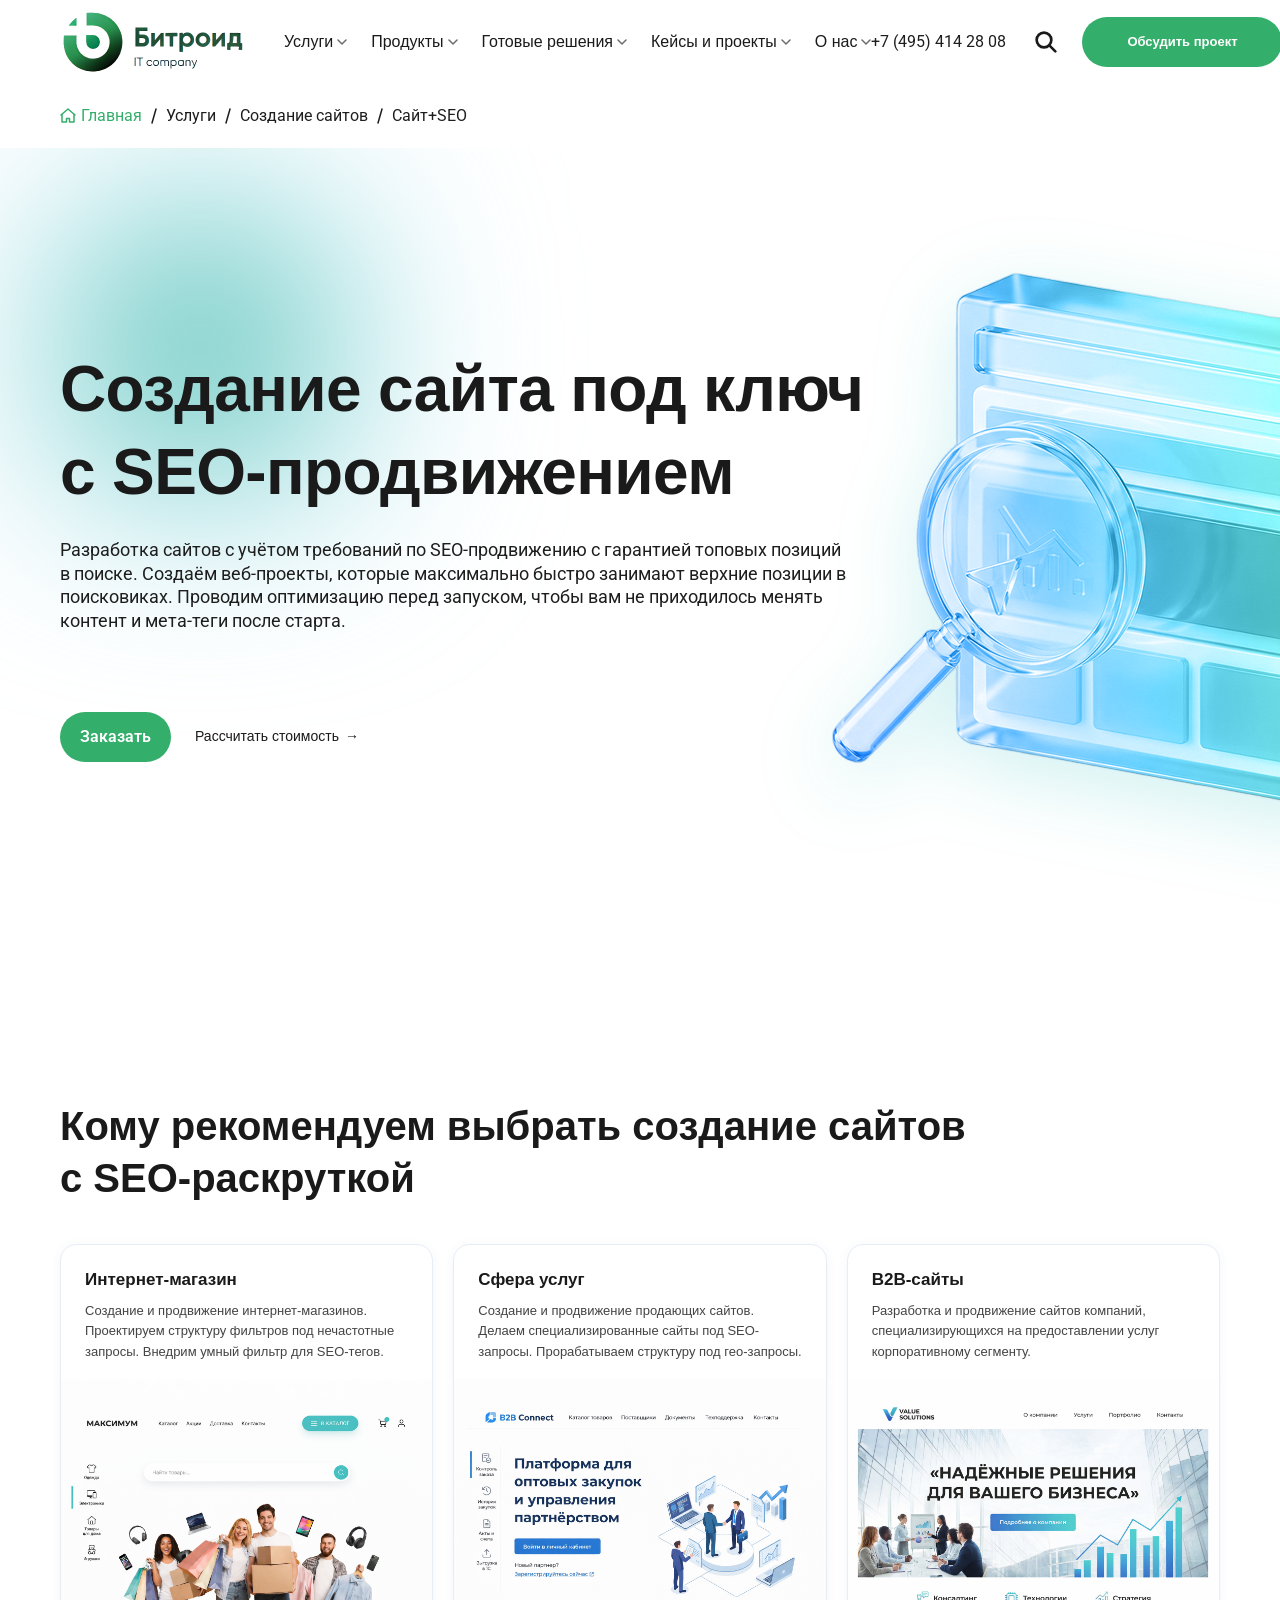
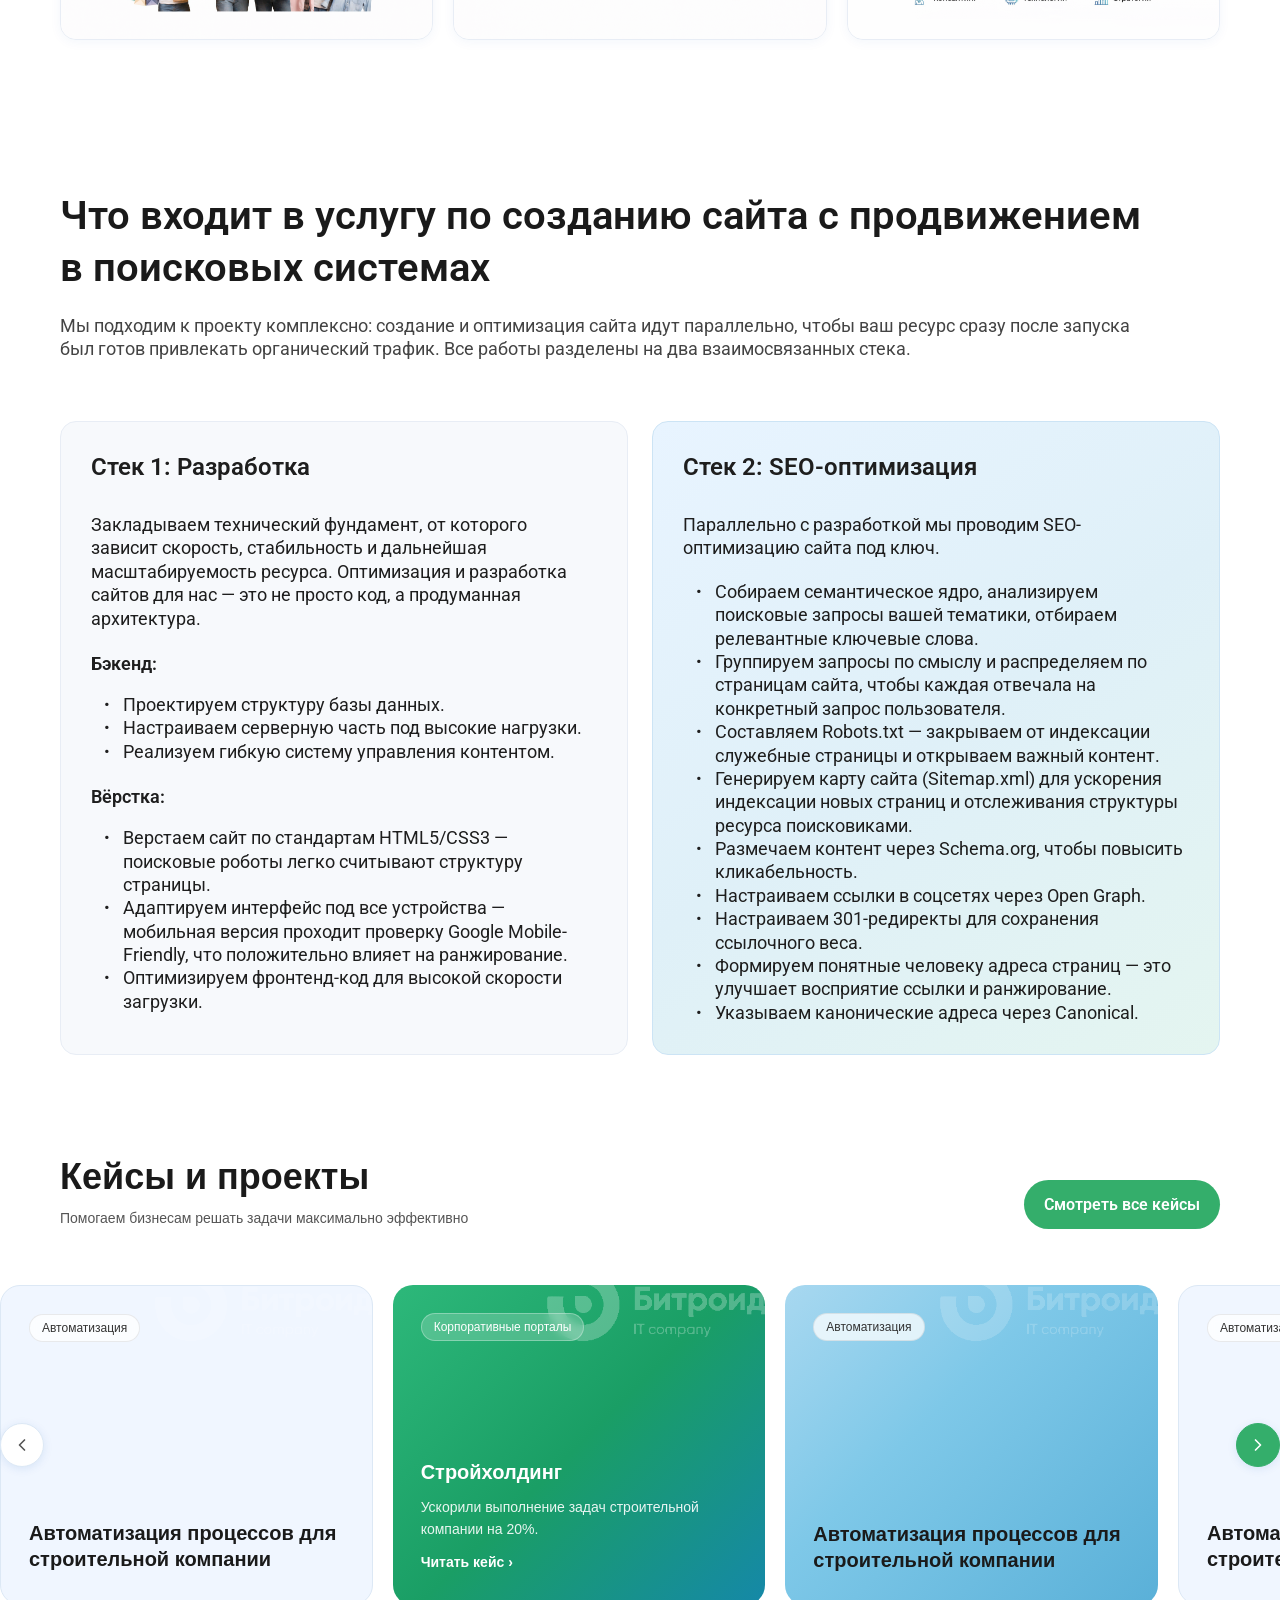
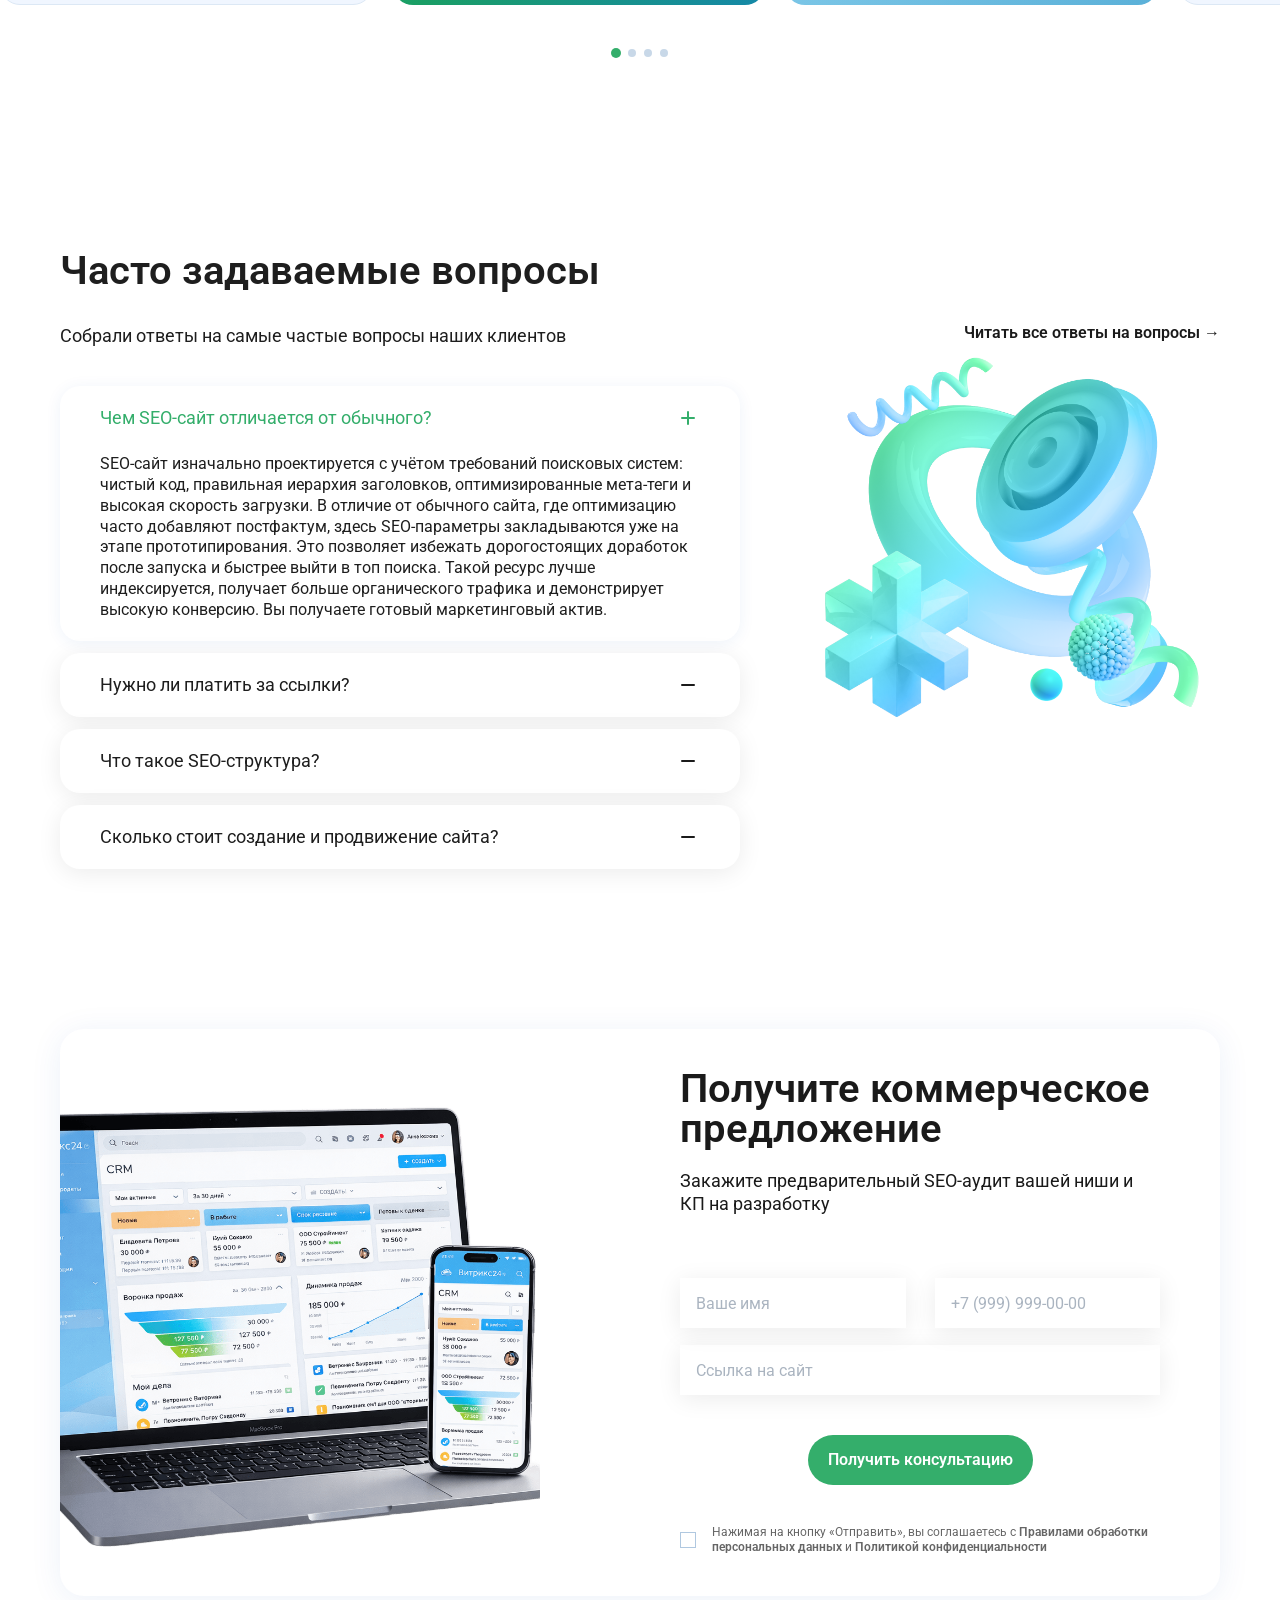
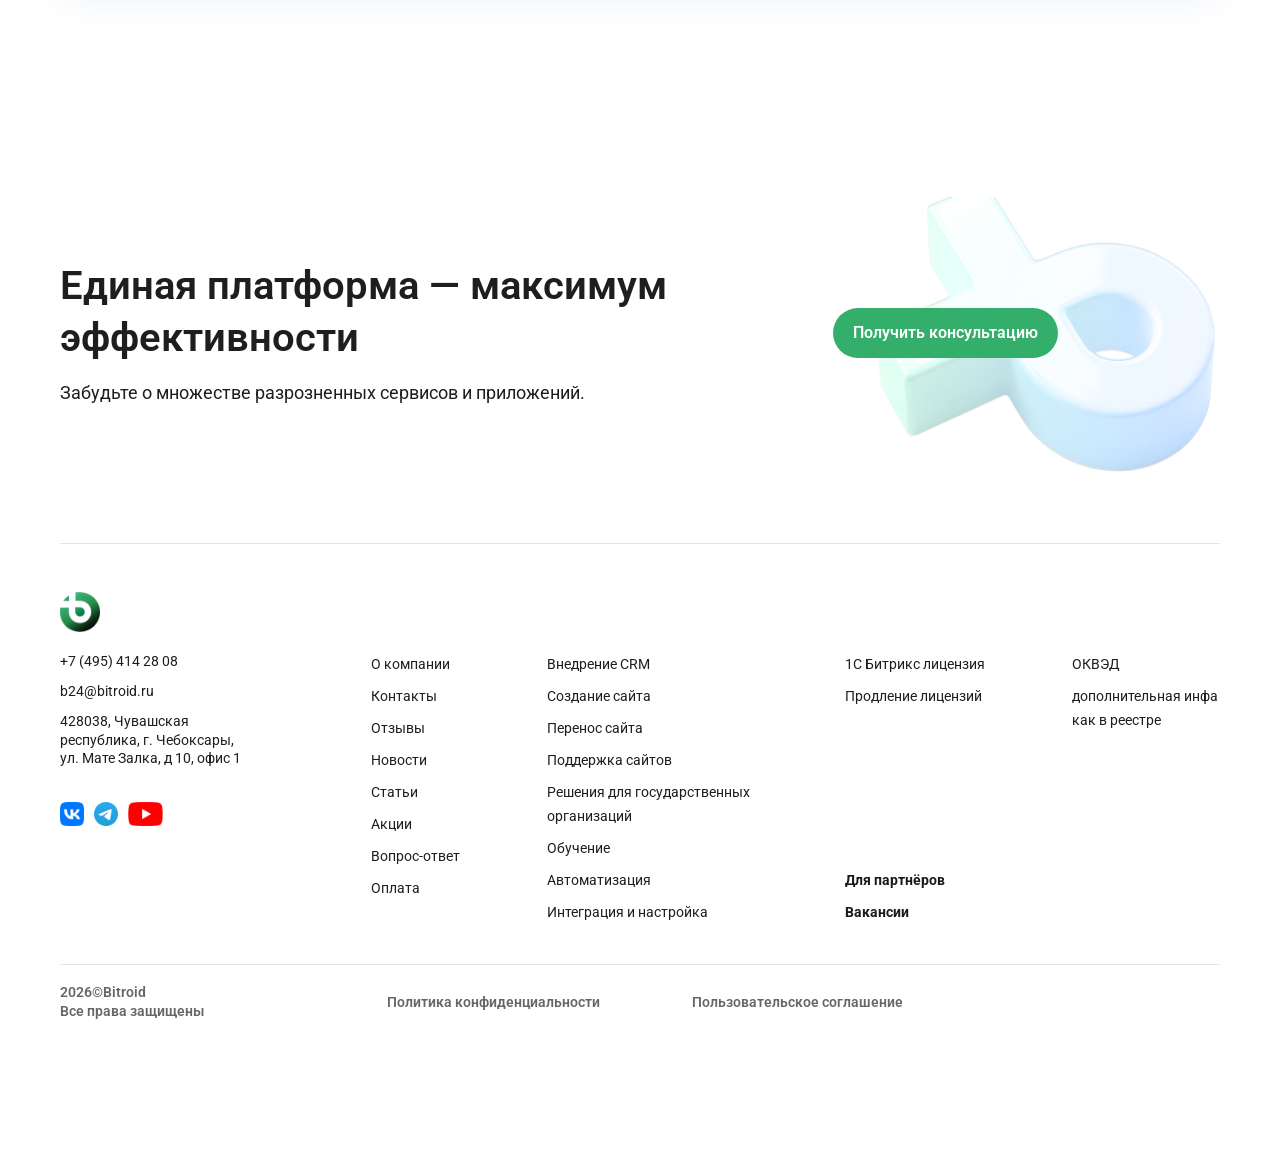
==== index.html @ 08b1d6c5 "edit px design" ====
<!DOCTYPE html>
<html lang="ru">
<head>
  <meta charset="UTF-8">
  <meta http-equiv="X-UA-Compatible" content="IE=edge">
  <meta name="viewport" content="width=device-width, initial-scale=1.0">
  <title>Битроид — IT company | Создание сайтов</title>
  <link rel="preconnect" href="https://fonts.googleapis.com">
  <link rel="preconnect" href="https://fonts.gstatic.com" crossorigin>
  <link href="https://fonts.googleapis.com/css2?family=Roboto:wght@400;700&display=swap" rel="stylesheet">
  <link rel="stylesheet" href="css/normalize.css">
  <link rel="stylesheet" href="css/main.css">
</head>
<body>
 <!-- ========== Ellipse ==========
  <div class="group group48__ellipse8">
    <img src="img/Ellipse 8.png" alt="Ellipse 8" loading="lazy">
  </div>
  <div class="group group48__ellipse9">
    <img src="img/Ellipse 9.png" alt="Ellipse 8" loading="lazy">
  </div>
  <div class="group group49__ellipse8">
    <img src="img/Ellipse 8.png" alt="Ellipse 8" loading="lazy">
  </div>
  <div class="group group49__ellipse9">
    <img src="img/Ellipse 9.png" alt="Ellipse 8" loading="lazy"> -->
  </div>

  <!-- ========== HEADER ========== -->
  <header class="header" role="banner">
    <div class="header__inner">

      <a href="/" class="header__logo" aria-label="Bitroid — на главную">
        <img class="header__logo-img" src="img/mark.png" alt="Bitroid logo mark">
      </a>

      <nav class="nav" aria-label="Основная навигация">
        <ul class="nav__list" role="list">

          <li class="nav__item" data-dropdown>
            <button class="nav__link" aria-haspopup="true" aria-expanded="false">
              Услуги <span class="nav__arrow" aria-hidden="true"></span>
            </button>
            <div class="dropdown">
              <ul class="dropdown__list" role="list">
                <li class="dropdown__item"><a href="#" class="dropdown__link">Создание сайтов</a></li>
                <li class="dropdown__item"><a href="#" class="dropdown__link">SEO-продвижение</a></li>
                <li class="dropdown__item"><a href="#" class="dropdown__link">Техподдержка</a></li>
                <li class="dropdown__item"><a href="#" class="dropdown__link">Интеграции</a></li>
              </ul>
            </div>
          </li>

          <li class="nav__item" data-dropdown>
            <button class="nav__link" aria-haspopup="true" aria-expanded="false">
              Продукты <span class="nav__arrow" aria-hidden="true"></span>
            </button>
            <div class="dropdown">
              <ul class="dropdown__list" role="list">
                <li class="dropdown__item"><a href="#" class="dropdown__link">CRM-системы</a></li>
                <li class="dropdown__item"><a href="#" class="dropdown__link">Корпоративные порталы</a></li>
                <li class="dropdown__item"><a href="#" class="dropdown__link">Интернет-магазины</a></li>
              </ul>
            </div>
          </li>

          <li class="nav__item" data-dropdown>
            <button class="nav__link" aria-haspopup="true" aria-expanded="false">
              Готовые решения <span class="nav__arrow" aria-hidden="true"></span>
            </button>
            <div class="dropdown">
              <ul class="dropdown__list" role="list">
                <li class="dropdown__item"><a href="#" class="dropdown__link">Лендинги</a></li>
                <li class="dropdown__item"><a href="#" class="dropdown__link">Корпоративные сайты</a></li>
                <li class="dropdown__item"><a href="#" class="dropdown__link">Порталы</a></li>
              </ul>
            </div>
          </li>

          <li class="nav__item" data-dropdown>
            <button class="nav__link" aria-haspopup="true" aria-expanded="false">
              Кейсы и проекты <span class="nav__arrow" aria-hidden="true"></span>
            </button>
            <div class="dropdown">
              <ul class="dropdown__list" role="list">
                <li class="dropdown__item"><a href="#" class="dropdown__link">Все проекты</a></li>
                <li class="dropdown__item"><a href="#" class="dropdown__link">Веб-разработка</a></li>
                <li class="dropdown__item"><a href="#" class="dropdown__link">Мобильные приложения</a></li>
              </ul>
            </div>
          </li>

          <li class="nav__item" data-dropdown>
            <button class="nav__link" aria-haspopup="true" aria-expanded="false">
              О нас <span class="nav__arrow" aria-hidden="true"></span>
            </button>
            <div class="dropdown">
              <ul class="dropdown__list" role="list">
                <li class="dropdown__item"><a href="#" class="dropdown__link">Компания</a></li>
                <li class="dropdown__item"><a href="#" class="dropdown__link">Команда</a></li>
                <li class="dropdown__item"><a href="#" class="dropdown__link">Вакансии</a></li>
              </ul>
            </div>
          </li>

        </ul>
      </nav>

      <div class="header__actions">
        <a href="tel:+74954142808" class="header__phone">+7 (495) 414 28 08</a>

        <button class="header__search-btn" aria-label="Поиск по сайту" type="button">
          <svg viewBox="0 0 18 18" aria-hidden="true">
            <circle cx="7.5" cy="7.5" r="5.5"/>
            <line x1="11.5" y1="11.5" x2="16" y2="16"/>
          </svg>
        </button>

        <a href="#contact" class="btn-cta">Обсудить проект</a>

        <button class="burger" id="burgerBtn" aria-label="Открыть меню" aria-expanded="false" aria-controls="mobileNav" type="button">
          <span class="burger__line"></span>
          <span class="burger__line"></span>
          <span class="burger__line"></span>
        </button>
      </div>

    </div>
  </header>

  <!-- Mobile Navigation Overlay -->
  <nav class="mobile-nav" id="mobileNav" aria-label="Мобильная навигация" aria-hidden="true">
    <ul class="mobile-nav__list" role="list">

      <li class="mobile-nav__item" data-mobile-dropdown>
        <button class="mobile-nav__link" aria-haspopup="true" aria-expanded="false">
          Услуги <span class="mobile-nav__arrow" aria-hidden="true"></span>
        </button>
        <div class="mobile-dropdown">
          <a href="#" class="mobile-dropdown__link">Создание сайтов</a>
          <a href="#" class="mobile-dropdown__link">SEO-продвижение</a>
          <a href="#" class="mobile-dropdown__link">Техподдержка</a>
          <a href="#" class="mobile-dropdown__link">Интеграции</a>
        </div>
      </li>

      <li class="mobile-nav__item" data-mobile-dropdown>
        <button class="mobile-nav__link" aria-haspopup="true" aria-expanded="false">
          Продукты <span class="mobile-nav__arrow" aria-hidden="true"></span>
        </button>
        <div class="mobile-dropdown">
          <a href="#" class="mobile-dropdown__link">CRM-системы</a>
          <a href="#" class="mobile-dropdown__link">Корпоративные порталы</a>
          <a href="#" class="mobile-dropdown__link">Интернет-магазины</a>
        </div>
      </li>

      <li class="mobile-nav__item" data-mobile-dropdown>
        <button class="mobile-nav__link" aria-haspopup="true" aria-expanded="false">
          Готовые решения <span class="mobile-nav__arrow" aria-hidden="true"></span>
        </button>
        <div class="mobile-dropdown">
          <a href="#" class="mobile-dropdown__link">Лендинги</a>
          <a href="#" class="mobile-dropdown__link">Корпоративные сайты</a>
          <a href="#" class="mobile-dropdown__link">Порталы</a>
        </div>
      </li>

      <li class="mobile-nav__item" data-mobile-dropdown>
        <button class="mobile-nav__link" aria-haspopup="true" aria-expanded="false">
          Кейсы и проекты <span class="mobile-nav__arrow" aria-hidden="true"></span>
        </button>
        <div class="mobile-dropdown">
          <a href="#" class="mobile-dropdown__link">Все проекты</a>
          <a href="#" class="mobile-dropdown__link">Веб-разработка</a>
          <a href="#" class="mobile-dropdown__link">Мобильные приложения</a>
        </div>
      </li>

      <li class="mobile-nav__item" data-mobile-dropdown>
        <button class="mobile-nav__link" aria-haspopup="true" aria-expanded="false">
          О нас <span class="mobile-nav__arrow" aria-hidden="true"></span>
        </button>
        <div class="mobile-dropdown">
          <a href="#" class="mobile-dropdown__link">Компания</a>
          <a href="#" class="mobile-dropdown__link">Команда</a>
          <a href="#" class="mobile-dropdown__link">Вакансии</a>
        </div>
      </li>

    </ul>
    <div class="mobile-nav__footer">
      <a href="tel:+74954142808" class="mobile-nav__phone">+7 (495) 414 28 08</a>
      <a href="#contact" class="btn-cta">Обсудить проект</a>
    </div>
  </nav>
  <!-- ========== /HEADER ========== -->

  <main id="main-content">

    <!-- ========== BREADCRUMB ========== -->
    <section class="breadcrumb" aria-label="Хлебные крошки">
      <div class="container">
        <ol class="breadcrumb__list" itemscope itemtype="https://schema.org/BreadcrumbList">

          <li class="breadcrumb__item" itemprop="itemListElement" itemscope itemtype="https://schema.org/ListItem">
            <a href="/" class="breadcrumb__link" itemprop="item">
              <!-- Home icon -->
              <svg class="breadcrumb__icon" viewBox="0 0 16 16" xmlns="http://www.w3.org/2000/svg" aria-hidden="true" fill="none" stroke="currentColor" stroke-width="1.5" stroke-linecap="round" stroke-linejoin="round">
                <path d="M1 7L8 1l7 6"/>
                <path d="M2 6.5V14h4.5v-3.5h3V14H14V6.5"/>
              </svg>
              <span itemprop="name">Главная</span>
            </a>
            <meta itemprop="position" content="1">
          </li>

          <li class="breadcrumb__item" itemprop="itemListElement" itemscope itemtype="https://schema.org/ListItem">
            <a href="/services/" class="breadcrumb__link breadcrumb__link--plain" itemprop="item">
              <span itemprop="name">Услуги</span>
            </a>
            <meta itemprop="position" content="2">
          </li>

          <li class="breadcrumb__item" itemprop="itemListElement" itemscope itemtype="https://schema.org/ListItem">
            <a href="/services/websites/" class="breadcrumb__link breadcrumb__link--plain" itemprop="item">
              <span itemprop="name">Создание сайтов</span>
            </a>
            <meta itemprop="position" content="3">
          </li>

          <li class="breadcrumb__item breadcrumb__item--current" itemprop="itemListElement" itemscope itemtype="https://schema.org/ListItem">
            <span itemprop="name">Сайт+SEO</span>
            <meta itemprop="position" content="4">
          </li>

        </ol>
      </div>
    </section>
    <!-- ========== /BREADCRUMB ========== -->

    <!-- ========== BANNER ========== -->
    <section class="banner" aria-label="Создание сайта под ключ с SEO-продвижением">
       <div class="highlight-box"></div>
      <div class="container">
        <!-- Text content -->
        <div class="banner__content">
          <h1 class="banner__title">
            Создание сайта под ключ
            с SEO-продвижением
          </h1>
          <p class="banner__desc">
            Разработка сайтов с учётом требований по SEO-продвижению с гарантией топовых позиций
            в поиске. Создаём веб-проекты, которые максимально быстро занимают верхние позиции
            в поисковиках. Проводим оптимизацию перед запуском, чтобы вам не приходилось менять
            контент и мета-теги после старта.
          </p>
          <div class="banner__actions">
            <a href="#contact" class="btn-pill">Заказать</a>
            <a href="#calculator" class="btn-text-arrow">Рассчитать стоимость</a>
          </div>
        </div>
      </div>

      <!-- Illustration — absolutely positioned relative to .banner -->
      <div class="banner__image" aria-hidden="true">
        <img
          src="img/banner-illustration.png"
          alt="3D иллюстрация — создание сайта с SEO"
          width="560"
          height="560"
          loading="eager"
        >
      </div>

    </section>
    <!-- ========== /BANNER ========== -->

    <!-- ========== WHO SECTION ========== -->
    <section class="who" aria-label="Кому рекомендуем">
      <div class="container">
        <h2 class="who__title">Кому рекомендуем выбрать создание сайтов<br class="who__title-br"> с SEO-раскруткой</h2>

        <!-- Desktop/Tablet grid; Mobile slider -->
        <div class="who__cards" id="whoCards">

          <article class="who__card">
            <div class="who__card-body">
              <h3 class="who__card-title">Интернет-магазин</h3>
              <p class="who__card-desc">Создание и продвижение интернет-магазинов. Проектируем структуру фильтров под нечастотные запросы. Внедрим умный фильтр для SEO-тегов.</p>
            </div>
            <div class="who__card-img" aria-hidden="true">
              <img src="img/card-shop.jpg" alt="Интернет-магазин — пример сайта" loading="lazy">
            </div>
          </article>

          <article class="who__card">
            <div class="who__card-body">
              <h3 class="who__card-title">Сфера услуг</h3>
              <p class="who__card-desc">Создание и продвижение продающих сайтов. Делаем специализированные сайты под SEO-запросы. Прорабатываем структуру под гео-запросы.</p>
            </div>
            <div class="who__card-img" aria-hidden="true">
              <img src="img/card-services.jpg" alt="Сфера услуг — пример сайта" loading="lazy">
            </div>
          </article>

          <article class="who__card">
            <div class="who__card-body">
              <h3 class="who__card-title">B2B-сайты</h3>
              <p class="who__card-desc">Разработка и продвижение сайтов компаний, специализирующихся на предоставлении услуг корпоративному сегменту.</p>
            </div>
            <div class="who__card-img" aria-hidden="true">
              <img src="img/card-b2b.jpg" alt="B2B-сайты — пример сайта" loading="lazy">
            </div>
          </article>

        </div>

        <!-- Dots (mobile only) -->
        <div class="who__dots" aria-label="Навигация по слайдам" role="tablist">
          <button class="who__dot who__dot--active" role="tab" aria-selected="true" aria-label="Слайд 1" data-index="0"></button>
          <button class="who__dot" role="tab" aria-selected="false" aria-label="Слайд 2" data-index="1"></button>
          <button class="who__dot" role="tab" aria-selected="false" aria-label="Слайд 3" data-index="2"></button>
        </div>

      </div>
    </section>
    <!-- ========== /WHO SECTION ========== -->

    <!-- ========== STACKS SECTION ========== -->
    <section class="stacks" aria-label="Что входит в услугу">
      <div class="container">

        <h2 class="stacks__title">Что входит в услугу по созданию сайта с продвижением в поисковых системах</h2>
        <p class="stacks__lead">Мы подходим к проекту комплексно: создание и оптимизация сайта идут параллельно, чтобы ваш ресурс сразу после запуска был готов привлекать органический трафик. Все работы разделены на два взаимосвязанных стека.</p>

        <div class="stacks__grid">

          <!-- Stack 1 -->
          <div class="stacks__card stacks__card--light">
            <h3 class="stacks__card-title">Стек 1: Разработка</h3>
            <p class="stacks__card-lead">Закладываем технический фундамент, от которого зависит скорость, стабильность и дальнейшая масштабируемость ресурса. Оптимизация и разработка сайтов для нас — это не просто код, а продуманная архитектура.</p>

            <p class="stacks__sub-title">Бэкенд:</p>
            <ul class="stacks__list stacks__list__margin__20">
              <li>Проектируем структуру базы данных.</li>
              <li>Настраиваем серверную часть под высокие нагрузки.</li>
              <li>Реализуем гибкую систему управления контентом.</li>
            </ul>

            <p class="stacks__sub-title">Вёрстка:</p>
            <ul class="stacks__list">
              <li>Верстаем сайт по стандартам HTML5/CSS3 — поисковые роботы легко считывают структуру страницы.</li>
              <li>Адаптируем интерфейс под все устройства — мобильная версия проходит проверку Google Mobile-Friendly, что положительно влияет на ранжирование.</li>
              <li>Оптимизируем фронтенд-код для высокой скорости загрузки.</li>
            </ul>
          </div>

          <!-- Stack 2 -->
          <div class="stacks__card stacks__card--blue">
            <h3 class="stacks__card-title">Стек 2: SEO-оптимизация</h3>
            <p class="stacks__card-lead">Параллельно с разработкой мы проводим SEO-оптимизацию сайта под ключ.</p>

            <ul class="stacks__list">
              <li>Собираем семантическое ядро, анализируем поисковые запросы вашей тематики, отбираем релевантные ключевые слова.</li>
              <li>Группируем запросы по смыслу и распределяем по страницам сайта, чтобы каждая отвечала на конкретный запрос пользователя.</li>
              <li>Составляем Robots.txt — закрываем от индексации служебные страницы и открываем важный контент.</li>
              <li>Генерируем карту сайта (Sitemap.xml) для ускорения индексации новых страниц и отслеживания структуры ресурса поисковиками.</li>
              <li>Размечаем контент через Schema.org, чтобы повысить кликабельность.</li>
              <li>Настраиваем ссылки в соцсетях через Open Graph.</li>
              <li>Настраиваем 301-редиректы для сохранения ссылочного веса.</li>
              <li>Формируем понятные человеку адреса страниц — это улучшает восприятие ссылки и ранжирование.</li>
              <li>Указываем канонические адреса через Canonical.</li>
            </ul>
          </div>

        </div>
      </div>
    </section>
    <!-- ========== /STACKS SECTION ========== -->

    <!-- ========== CASES SECTION ========== -->
    <section class="cases" aria-label="Кейсы и проекты">
      <div class="container">
        <div class="cases__header">
          <div>
            <h2 class="cases__title">Кейсы и проекты</h2>
            <p class="cases__lead">Помогаем бизнесам решать задачи максимально эффективно</p>
          </div>
          <a href="#" class="btn-pill cases__btn-desktop">Смотреть все кейсы</a>
        </div>
      </div>

      <!-- Slider wrapper (full-width for overflow) -->
      <div class="cases__slider-wrap">
        <button class="cases__arrow cases__arrow--prev" aria-label="Предыдущий кейс" type="button">
          <svg viewBox="0 0 24 24" aria-hidden="true"><polyline points="15 18 9 12 15 6"/></svg>
        </button>

        <div class="cases__track" id="casesTrack">

          <article class="cases__card" data-color="light">
            <div class="cases__card-bg" aria-hidden="true"><img src="img/mark.png" alt=""></div>
            <span class="cases__tag">Автоматизация</span>
            <h3 class="cases__card-title">Автоматизация процессов для строительной компании</h3>
          </article>

          <article class="cases__card cases__card--active" data-color="green">
            <div class="cases__card-bg" aria-hidden="true"><img src="img/mark.png" alt=""></div>
            <span class="cases__tag">Корпоративные порталы</span>
            <h3 class="cases__card-title">Стройхолдинг</h3>
            <p class="cases__card-desc">Ускорили выполнение задач строительной компании на 20%.</p>
            <a href="#" class="cases__card-link">Читать кейс <span aria-hidden="true">›</span></a>
          </article>

          <article class="cases__card" data-color="blue">
            <div class="cases__card-bg" aria-hidden="true"><img src="img/mark.png" alt=""></div>
            <span class="cases__tag">Автоматизация</span>
            <h3 class="cases__card-title">Автоматизация процессов для строительной компании</h3>
          </article>

          <article class="cases__card" data-color="light">
            <div class="cases__card-bg" aria-hidden="true"><img src="img/mark.png" alt=""></div>
            <span class="cases__tag">Автоматизация</span>
            <h3 class="cases__card-title">Автоматизация процессов для строительной компании</h3>
          </article>

        </div>

        <button class="cases__arrow cases__arrow--next" aria-label="Следующий кейс" type="button">
          <svg viewBox="0 0 24 24" aria-hidden="true"><polyline points="9 18 15 12 9 6"/></svg>
        </button>
      </div>

      <div class="container">
        <div class="cases__footer">
          <div class="cases__dots" id="casesDots" role="tablist" aria-label="Навигация по кейсам"></div>
          <a href="#" class="btn-pill cases__btn-mobile">Смотреть все кейсы</a>
        </div>
      </div>
    </section>
    <!-- ========== /CASES SECTION ========== -->

    <!-- ========== FAQ SECTION ========== -->
    <section class="faq" aria-label="Часто задаваемые вопросы">
      <div class="container">

        <div class="faq__header">
            <h2 class="faq__title">Часто задаваемые вопросы</h2>
        </div>

        <div class="faq__body">
          <div>
             <p class="faq__lead">Собрали ответы на самые частые вопросы наших клиентов</p>
            <!-- Accordion -->
            <div class="faq__accordion" id="faqAccordion">

              <div class="faq__item faq__item--open">
                <button class="faq__question" aria-expanded="true" type="button">
                  <span class="faq_question_text">Чем SEO-сайт отличается от обычного?</span>
                  <span class="faq__icon" aria-hidden="true"></span>
                </button>
                <div class="faq__answer">
                  <p>SEO-сайт изначально проектируется с учётом требований поисковых систем: чистый код, правильная иерархия заголовков, оптимизированные мета-теги и высокая скорость загрузки. В отличие от обычного сайта, где оптимизацию часто добавляют постфактум, здесь SEO-параметры закладываются уже на этапе прототипирования. Это позволяет избежать дорогостоящих доработок после запуска и быстрее выйти в топ поиска. Такой ресурс лучше индексируется, получает больше органического трафика и демонстрирует высокую конверсию. Вы получаете готовый маркетинговый актив.</p>
                </div>
              </div>

              <div class="faq__item">
                <button class="faq__question" aria-expanded="false" type="button">
                  <span class="faq_question_text">Нужно ли платить за ссылки?</span>
                  <span class="faq__icon" aria-hidden="true"></span>
                </button>
                <div class="faq__answer">
                  <p>Ссылочное продвижение — один из факторов ранжирования. Мы анализируем ссылочный профиль конкурентов и при необходимости рекомендуем стратегию наращивания ссылочной массы. Стоимость обсуждается индивидуально.</p>
                </div>
              </div>

              <div class="faq__item">
                <button class="faq__question" aria-expanded="false" type="button">
                  <span class="faq_question_text">Что такое SEO-структура?</span>
                  <span class="faq__icon" aria-hidden="true"></span>
                </button>
                <div class="faq__answer">
                  <p>SEO-структура — это логическая организация страниц сайта, основанная на семантическом ядре. Правильная структура помогает поисковикам понять тематику ресурса и распределить ссылочный вес между страницами.</p>
                </div>
              </div>

              <div class="faq__item">
                <button class="faq__question" aria-expanded="false" type="button">
                  <span class="faq_question_text">Сколько стоит создание и продвижение сайта?</span>
                  <span class="faq__icon" aria-hidden="true"></span>
                </button>
                <div class="faq__answer">
                  <p>Стоимость зависит от объёма работ, тематики и конкурентности ниши. Оставьте заявку — мы подготовим индивидуальное коммерческое предложение после анализа вашего проекта.</p>
                </div>
              </div>

            </div>

          </div>
          <!-- Illustration (desktop only) -->
          <div class="faq__illustration" aria-hidden="true">
            <img src="img/FAQ.png" alt="" loading="lazy">
             <a href="#" class="faq__all-link faq__all-link--desktop">Читать все ответы на вопросы <span aria-hidden="true">→</span></a>
          </div>

        </div>

        <a href="#" class="faq__all-link faq__all-link--mobile">Читать все ответы на вопросы <span aria-hidden="true">→</span></a>

      </div>
    </section>
    <!-- ========== /FAQ SECTION ========== -->

    <!-- ========== CONTACT SECTION ========== -->
    <section class="contact" id="contact" aria-label="Получите коммерческое предложение">
      <div class="container">
        <div class="contact__card">

          <!-- Left: mockup image (desktop only) -->
          <div class="contact__image" aria-hidden="true">
            <img src="img/contact-mockup.png" alt="" loading="lazy">
          </div>

          <!-- Right: form -->
          <div class="contact__form-wrap">
            <h2 class="contact__title">Получите коммерческое предложение</h2>
            <p class="contact__lead">Закажите предварительный SEO-аудит вашей ниши и КП на разработку</p>

            <form class="contact__form" action="#" method="post" novalidate>
              <div class="contact__fields">
                <input class="contact__input" type="text" name="name" placeholder="Ваше имя" autocomplete="name" required>
                <input class="contact__input" type="tel" name="phone" placeholder="+7 (999) 999-00-00" autocomplete="tel">
              </div>
              <input class="contact__input contact__input--full" type="url" name="site" placeholder="Ссылка на сайт">

              <div class="contact__from__btn__div">
                <a href="#contact" class="btn-pill">Получить консультацию</a>
              </div>

              <label class="contact__consent">
                <span class="contact__checkbox" role="checkbox" aria-checked="false" tabindex="0"></span>
                <span class="contact__consent-text">Нажимая на кнопку «Отправить», вы соглашаетесь с <a href="#" class="contact__consent-link">Правилами обработки персональных данных</a> и <a href="#" class="contact__consent-link">Политикой конфиденциальности</a></span>
              </label>
            </form>
          </div>

        </div>
      </div>
    </section>
    <!-- ========== /CONTACT SECTION ========== -->

  </main>

  <div class="whole__footer">
     <!-- ========== PRE-FOOTER CTA ========== -->
    <section class="prefooter" aria-label="Единая платформа">
      <div>
        <div class="prefooter__inner">
          <div class="prefooter__text">
            <h2 class="prefooter__title">Единая платформа — максимум эффективности</h2>
            <p class="prefooter__lead">Забудьте о множестве разрозненных сервисов и приложений.</p>
            
          </div>
          <div class="prefooter__image" aria-hidden="true">
            <img src="img/pre-footer-image.png" alt="">
            <a href="#contact" class="btn-pill prefooter__btn">Получить консультацию</a>
          </div>
        </div>
      </div>
    </section>
    <!-- ========== /PRE-FOOTER CTA ========== -->

    <!-- ========== FOOTER ========== -->
    <footer class="footer" role="contentinfo">
      <div >
        <a href="/" class="footer__logo" aria-label="Bitroid — на главную">
          <img src="img/logo.png" alt="Bitroid" class="footer__logo-img">
        </a>
        <!-- Top: logo + contacts + nav columns -->
        <div class="footer__top">
          
          <!-- Col 1: logo, contacts, socials -->
          <div class="footer__col footer__col--info footer__col__1">
            
            <div class="footer__contacts">
              <a href="tel:+74954142808" class="footer__contact-link">+7 (495) 414 28 08</a>
              <a href="mailto:b24@bitroid.ru" class="footer__contact-link">b24@bitroid.ru</a>
              <p class="footer__address">428038, Чувашская республика, г. Чебоксары,<br>ул. Мате Залка, д 10, офис 1</p>
            </div>
            <div class="footer__socials">
              <a href="#" aria-label="ВКонтакте">
                <img src="img/icon1.png" alt="Bitroid" class="footer__col__img">
              </a>
              <a href="#" aria-label="Telegram">
                <img src="img/icon2.png" alt="Bitroid" class="footer__col__img">
              </a>
              <a href="#" aria-label="YouTube">
                <img src="img/icon3.png" alt="Bitroid" class="footer__col__img">
              </a>
            </div>
          </div>

          <!-- Col 2: О компании -->
          <div class="footer__col footer__col__2">
            <ul class="footer__nav-list">
              <li><a href="#" class="footer__nav-link">О компании</a></li>
              <li><a href="#" class="footer__nav-link">Контакты</a></li>
              <li><a href="#" class="footer__nav-link">Отзывы</a></li>
              <li><a href="#" class="footer__nav-link">Новости</a></li>
              <li><a href="#" class="footer__nav-link">Статьи</a></li>
              <li><a href="#" class="footer__nav-link">Акции</a></li>
              <li><a href="#" class="footer__nav-link">Вопрос-ответ</a></li>
              <li><a href="#" class="footer__nav-link">Оплата</a></li>
            </ul>
          </div>

          <!-- Col 3: Услуги -->
          <div class="footer__col footer__col__3">
            <ul class="footer__nav-list">
              <li><a href="#" class="footer__nav-link">Внедрение CRM</a></li>
              <li><a href="#" class="footer__nav-link">Создание сайта</a></li>
              <li><a href="#" class="footer__nav-link">Перенос сайта</a></li>
              <li><a href="#" class="footer__nav-link">Поддержка сайтов</a></li>
              <li><a href="#" class="footer__nav-link">Решения для государственных организаций</a></li>
              <li><a href="#" class="footer__nav-link">Обучение</a></li>
              <li><a href="#" class="footer__nav-link">Автоматизация</a></li>
              <li><a href="#" class="footer__nav-link">Интеграция и настройка</a></li>
            </ul>
          </div>

          <!-- Col 4: Лицензии + Партнёры -->
          <div class="footer__col footer__col__4">
            <ul class="footer__nav-list  footer__col__4__top">
              <li><a href="#" class="footer__nav-link">1С Битрикс лицензия</a></li>
              <li><a href="#" class="footer__nav-link">Продление лицензий</a></li>
            </ul>
            <ul class="footer__nav-list footer__col__4__bottom">
              <li><a href="#" class="footer__nav-link footer__nav-link--bold">Для партнёров</a></li>
              <li><a href="#" class="footer__nav-link footer__nav-link--bold">Вакансии</a></li>
            </ul>
          </div>

          <!-- Col 5: ОКВЭД -->
          <div class="footer__col  footer__col__5">
           <ul class="footer__nav-list">
              <li><a href="#" class="footer__nav-link">ОКВЭД</a></li>
              <li><a href="#" class="footer__nav-link">дополнительная инфа как в реестре</a></li>
            </ul>
          </div>

        </div>

        <!-- Bottom bar -->
        <div class="footer__bottom">
          <div class="footer__copy">
            <span>2026©Bitroid</span>
            <span>Все права защищены</span>
          </div>
          <nav class="footer__legal" aria-label="Юридические документы">
            <a href="#" class="footer__legal-link">Политика конфиденциальности</a>
            <a href="#" class="footer__legal-link">Пользовательское соглашение</a>
          </nav>
        </div>

      </div>
    </footer>
  </div>
  <!-- ========== /FOOTER ========== -->

  <script src="js/main.js"></script>
</body>
</html>
---- css/main.css ----
/* ==========================================================================
   main.css — Битроид IT company
   Structure: Variables → Base → Layout helpers → Components → Responsive
   ========================================================================== */

/* --------------------------------------------------------------------------
   1. CSS CUSTOM PROPERTIES (Design Tokens)
   -------------------------------------------------------------------------- */
:root {
  /* Colors */
  --color-primary:       #34AE6B;   /* green — logo, CTA button, accents    */
  --color-primary-dark:  #2d8a29;   /* green hover state                    */
  --color-text:          #1a1a1a;   /* main body text                       */
  --color-text-secondary:#6b6b6b;   /* "IT company" subtitle, muted text    */
  --color-bg:            #ffffff;   /* page / header background             */
  --color-border:        #e5e5e5;   /* header bottom border                 */
  --color-nav-link:      #1a1a1a;   /* nav link text                        */
  --color-nav-link-hover:#3aaa35;   /* nav link hover                       */
  --color-phone:         #1a1a1a;   /* phone number text                    */

  /* Typography */
  --font-family-base:    'Arial', 'Helvetica Neue', Helvetica, sans-serif;
  --font-size-base:      16px;
  --font-size-sm:        13px;
  --font-size-xs:        11px;
  --font-weight-normal:  400;
  --font-weight-bold:    700;
  --line-height-base:    1.5;

  /* Spacing */
  --spacing-xs:   4px;
  --spacing-sm:   8px;
  --spacing-md:   16px;
  --spacing-lg:   24px;
  --spacing-xl:   32px;
  --spacing-2xl:  48px;

  /* Layout */
  --container-max-width: 1440px;
  --container-padding:   0 20px;
  --header-height:       84px;
  --header-height-mobile:60px;

  /* Border radius */
  --radius-btn:   6px;
  --radius-sm:    4px;

  /* Transitions */
  --transition-base: 0.2s ease;

  /* Z-index layers */
  --z-header:    100;
  --z-dropdown:  200;
  --z-overlay:   300;
}

/* --------------------------------------------------------------------------
   2. BASE RESET & GLOBAL STYLES
   -------------------------------------------------------------------------- */
*,
*::before,
*::after {
  box-sizing: border-box;
}

html {
  font-size: var(--font-size-base);
  scroll-behavior: smooth;
}

body {
  font-family: var(--font-family-base);
  font-size: var(--font-size-base);
  font-weight: var(--font-weight-normal);
  line-height: var(--line-height-base);
  color: var(--color-text);
  background-color: var(--color-bg);
  -webkit-font-smoothing: antialiased;
  -moz-osx-font-smoothing: grayscale;
}

a {
  color: inherit;
  text-decoration: none;
  transition: color var(--transition-base);
}

a:hover {
  color: var(--color-primary);
}

ul, ol {
  list-style: none;
  margin: 0;
  padding: 0;
}

img {
  max-width: 100%;
  height: auto;
  display: block;
}

button {
  cursor: pointer;
  border: none;
  background: none;
  padding: 0;
  font-family: inherit;
}

/* --------------------------------------------------------------------------
   3. LAYOUT HELPERS
   -------------------------------------------------------------------------- */

/* Centered container */
.container {
  width: 100%;
  max-width: var(--container-max-width);
  margin-left: auto;
  margin-right: auto;
  padding: 0 60px;
   position: relative;
  z-index: 1;
}

/* Flex utilities */
.d-flex        { display: flex; }
.align-center  { align-items: center; }
.justify-between { justify-content: space-between; }
.gap-sm        { gap: var(--spacing-sm); }
.gap-md        { gap: var(--spacing-md); }

/* Visually hidden (accessibility) */
.visually-hidden {
  position: absolute;
  width: 1px;
  height: 1px;
  padding: 0;
  margin: -1px;
  overflow: hidden;
  clip: rect(0, 0, 0, 0);
  white-space: nowrap;
  border: 0;
}

/* ==========================================================================
   COMPONENT: Group_Ellipse
   ========================================================================== */

.group {
  position: absolute;
  /* width: 300px;
  height: 300px; */
}

.group48__ellipse8 {
  top:473px;
  left: 440px;
}

.group48__ellipse9 {
  top:273px;
  left: 105px;
}

.group49__ellipse8 {
  top:1407px;
  left: 738px;
}

.group49__ellipse9 {
  top:1345px;
  left: 305px;
}
/* ==========================================================================
   COMPONENT: Header
   Spec: 1440px canvas, height 84px, container padding 60px
   ========================================================================== */

.header {
  position: sticky;
  top: 0;
  left: 0;
  width: 100%;
  height: 84px;
  background-color: var(--color-bg);
  z-index: var(--z-header);
}

.header__inner {
  display: flex;
  align-items: center;
  justify-content: space-between;
  height: 84px;
  padding: 17px 60px 17px 60px;
  max-width: 1440px;
  margin: 0 auto;
  gap: 0;
}

/* --------------------------------------------------------------------------
   .header__logo — 198×64px, 7px from left edge
   -------------------------------------------------------------------------- */
.header__logo {
  display: flex;
  align-items: center;
  gap: 10px;
  flex-shrink: 0;
  text-decoration: none;
  width: 198px;
  height: 64px;
}

.header__logo-img {
  width: 198px;
  height:64px;
  flex-shrink: 0;
}

.header__logo-text {
  display: none;
  flex-direction: column;
  line-height: 1.2;
}

.header__logo-name {
  font-size: 18px;
  font-weight: var(--font-weight-bold);
  color: var(--color-text);
  letter-spacing: 0.01em;
}

.header__logo-tagline {
  font-size: var(--font-size-xs);
  color: #a0aec0;
  font-weight: var(--font-weight-normal);
  letter-spacing: 0.02em;
}

/* --------------------------------------------------------------------------
   .nav — items 70×21px hug, gap 33px between items, 30px from logo
   -------------------------------------------------------------------------- */
.nav {
  display: flex;
  align-items: center;
  margin-left: 26px;
  flex: 1;
}

.nav__list {
  display: flex;
  align-items: center;
  gap: 24px;
  margin: 0;
  padding: 0;
  list-style: none;
}

.nav__item {
  position: relative;
}

.nav__link {
  display: flex;
  align-items: center;
  gap: 4px;
  padding: 0;
  font-size: var(--font-size-base);
  font-weight: var(--font-weight-normal);
  color: var(--color-nav-link);
  white-space: nowrap;
  border-radius: var(--radius-sm);
  background: none;
  border: none;
  cursor: pointer;
  font-family: inherit;
  transition: color var(--transition-base), background-color var(--transition-base);
  height: 21px;
  line-height: 1;
}

.nav__link:hover {
  color: var(--color-primary);
  background-color: rgba(58, 170, 53, 0.06);
}

/* Dropdown arrow icon */
.nav__arrow {
  display: inline-block;
  width: 10px;
  height: 6px;
  background-image: url("data:image/svg+xml,%3Csvg xmlns='http://www.w3.org/2000/svg' viewBox='0 0 10 6'%3E%3Cpath d='M1 1l4 4 4-4' stroke='%236b6b6b' stroke-width='1.5' fill='none' stroke-linecap='round' stroke-linejoin='round'/%3E%3C/svg%3E");
  background-repeat: no-repeat;
  background-size: contain;
  transition: transform var(--transition-base);
  flex-shrink: 0;
}

.nav__item--open .nav__arrow {
  transform: rotate(180deg);
}

/* --------------------------------------------------------------------------
   .dropdown
   -------------------------------------------------------------------------- */
.dropdown {
  position: absolute;
  top: calc(100% + 8px);
  left: 0;
  min-width: 200px;
  background-color: var(--color-bg);
  border: 1px solid var(--color-border);
  border-radius: var(--radius-sm);
  box-shadow: 0 8px 24px rgba(0, 0, 0, 0.10);
  opacity: 0;
  visibility: hidden;
  transform: translateY(-6px);
  transition: opacity var(--transition-base),
              visibility var(--transition-base),
              transform var(--transition-base);
  z-index: var(--z-dropdown);
}

.nav__item--open .dropdown {
  opacity: 1;
  visibility: visible;
  transform: translateY(0);
}

.dropdown__list {
  padding: var(--spacing-sm) 0;
}

.dropdown__link {
  display: block;
  padding: 8px 16px;
  font-size: var(--font-size-sm);
  color: var(--color-nav-link);
  transition: color var(--transition-base), background-color var(--transition-base);
}

.dropdown__link:hover {
  color: var(--color-primary);
  background-color: rgba(58, 170, 53, 0.06);
}

/* --------------------------------------------------------------------------
   .header__actions — phone (136×18px) + search (24×24px) + CTA (200×50px)
   gaps: phone→search 3px, search→CTA 13px
   -------------------------------------------------------------------------- */
.header__actions {
  display: flex;
  align-items: center;
  gap: 0;
  flex-shrink: 0;
  margin-left: auto;
}

.header__phone {
  font-family: 'Roboto', var(--font-family-base);
  font-size: var(--font-size-base);
  font-weight: 400;
  line-height: 1.1;
  color: #1E1E1E;
  white-space: nowrap;
  text-decoration: none;
  transition: color var(--transition-base);
  width: 136px;
  height: 18px;
  display: flex;
  align-items: center;
  margin-right: 3px;
}

.header__phone:hover {
  color: var(--color-primary);
}

/* Search button — 24×24px */
.header__search-btn {
  display: flex;
  align-items: center;
  justify-content: center;
  width: 24px;
  height: 24px;
  background: none;
  border: none;
  cursor: pointer;
  color: var(--color-text);
  flex-shrink: 0;
  transition: color var(--transition-base);
  margin-right: 24px;
  margin-left: 24px;
}

.header__search-btn:hover {
  color: var(--color-primary);
}

.header__search-btn svg {
  width: 24px;
  height: 24px;
  stroke: currentColor;
  fill: none;
  stroke-width: 2;
  stroke-linecap: round;
  stroke-linejoin: round;
}

/* CTA button — 200×50px hug, pill shape */
.btn-cta {
  display: inline-flex;
  align-items: center;
  justify-content: center;
  width: 200px;
  height: 50px;
  padding: 16px 35.5px;
  font-size: 13px;
  font-weight: var(--font-weight-bold);
  color: #ffffff;
  background-color: #34AE6B;
  border: none;
  border-radius: 60px;
  white-space: nowrap;
  text-decoration: none;
  transition: background-color var(--transition-base),
              color var(--transition-base);
  cursor: pointer;
  flex-shrink: 0;
}

.btn-cta:hover {
  background-color: var(--color-primary-dark);
  border-color: var(--color-primary-dark);
  color: #ffffff;
}

/* --------------------------------------------------------------------------
   .burger — hidden on desktop
   -------------------------------------------------------------------------- */
.burger {
  display: none;
  flex-direction: column;
  justify-content: center;
  align-items: center;
  gap: 5px;
  width: 36px;
  height: 36px;
  background: none;
  border: none;
  cursor: pointer;
  padding: 4px;
  border-radius: var(--radius-sm);
  transition: background-color var(--transition-base);
}

.burger:hover {
  background-color: rgba(58, 170, 53, 0.06);
}

.burger__line {
  display: block;
  width: 22px;
  height: 2px;
  background-color: var(--color-text);
  border-radius: 2px;
  transition: transform var(--transition-base),
              opacity var(--transition-base);
}

.burger--active .burger__line:nth-child(1) {
  transform: translateY(7px) rotate(45deg);
}
.burger--active .burger__line:nth-child(2) {
  opacity: 0;
  transform: scaleX(0);
}
.burger--active .burger__line:nth-child(3) {
  transform: translateY(-7px) rotate(-45deg);
}

/* --------------------------------------------------------------------------
   Mobile nav overlay
   -------------------------------------------------------------------------- */
.mobile-nav {
  display: none;
  position: fixed;
  top: var(--header-height-mobile);
  left: 0;
  width: 100%;
  height: calc(100vh - var(--header-height-mobile));
  background-color: var(--color-bg);
  overflow-y: auto;
  z-index: var(--z-overlay);
  padding: var(--spacing-md) 0;
  border-top: 1px solid var(--color-border);
  opacity: 0;
  visibility: hidden;
  transform: translateY(-8px);
  transition: opacity var(--transition-base),
              visibility var(--transition-base),
              transform var(--transition-base);
}

.mobile-nav--open {
  opacity: 1;
  visibility: visible;
  transform: translateY(0);
}

.mobile-nav__list {
  padding: 0;
  margin: 0;
  list-style: none;
}

.mobile-nav__item {
  border-bottom: 1px solid var(--color-border);
}

.mobile-nav__link {
  display: flex;
  align-items: center;
  justify-content: space-between;
  padding: 14px 20px;
  font-size: 15px;
  font-weight: var(--font-weight-normal);
  color: var(--color-nav-link);
  background: none;
  border: none;
  width: 100%;
  cursor: pointer;
  font-family: inherit;
  transition: color var(--transition-base), background-color var(--transition-base);
}

.mobile-nav__link:hover {
  color: var(--color-primary);
  background-color: rgba(58, 170, 53, 0.04);
}

.mobile-nav__arrow {
  width: 10px;
  height: 6px;
  background-image: url("data:image/svg+xml,%3Csvg xmlns='http://www.w3.org/2000/svg' viewBox='0 0 10 6'%3E%3Cpath d='M1 1l4 4 4-4' stroke='%236b6b6b' stroke-width='1.5' fill='none' stroke-linecap='round' stroke-linejoin='round'/%3E%3C/svg%3E");
  background-repeat: no-repeat;
  background-size: contain;
  transition: transform var(--transition-base);
  flex-shrink: 0;
}

.mobile-nav__item--open .mobile-nav__arrow {
  transform: rotate(180deg);
}

.mobile-dropdown {
  display: none;
  background-color: #f9f9f9;
  padding: var(--spacing-xs) 0;
}

.mobile-nav__item--open .mobile-dropdown {
  display: block;
}

.mobile-dropdown__link {
  display: block;
  padding: 10px 32px;
  font-size: var(--font-size-sm);
  color: var(--color-nav-link);
  transition: color var(--transition-base);
}

.mobile-dropdown__link:hover {
  color: var(--color-primary);
}

.mobile-nav__footer {
  padding: var(--spacing-md) 20px;
  display: flex;
  flex-direction: column;
  gap: var(--spacing-md);
}

.mobile-nav__phone {
  font-size: var(--font-size-base);
  font-weight: var(--font-weight-bold);
  color: var(--color-phone);
}

/* --------------------------------------------------------------------------
   RESPONSIVE — Tablet ≤ 1024px
   -------------------------------------------------------------------------- */
@media (max-width: 1024px) {
  .header {
    height: 84px;
  }

  .header__inner {
    padding: 10px 30px 10px 45px;
  }

  .nav,
  .header__phone,
  .btn-cta {
    display: none;
  }

  .header__logo-text {
    display: flex;
  }

  .header__logo {
    width: 195px;
    height: 64px;
  }

  .burger {
    display: flex;
  }

  .mobile-nav {
    display: block;
  }

  .header__actions {
    margin-left: auto;
    gap: 16px;
  }

  .header__search-btn {
    margin-right: 0;
  }
}

/* --------------------------------------------------------------------------
   RESPONSIVE — Mobile ≤ 640px
   -------------------------------------------------------------------------- */
@media (max-width: 640px) {
  .header {
    height: 48px;
  }

  .header__inner {
    padding: 0 16px;
  }

  .header__logo {
    width: auto;
    height: 32px;
  }

  .header__logo-img {
    height: 32px;
    width: auto;
  }

  .header__actions {
    gap: 12px;
  }
}

/* --------------------------------------------------------------------------
   RESPONSIVE — Small mobile ≤ 320px
   -------------------------------------------------------------------------- */
@media (max-width: 320px) {
  .header__logo-tagline {
    display: none;
  }

  .header__logo-name {
    font-size: 15px;
  }

  .header__logo-img {
    width: 34px;
    height: 34px;
  }
}

/* ==========================================================================
   COMPONENT: Breadcrumb
   ========================================================================== */

.breadcrumb {
  height: 64px;
  align-items: center;
  display: flex;
}

.breadcrumb__list {
  display: flex;
  align-items: center;
  flex-wrap: wrap;
  gap: 0;
  margin: 0;
  padding: 0;
  list-style: none;
}

.breadcrumb__item {
  display: flex;
  align-items: center;
  height: 21px;
  font-family: 'Roboto', var(--font-family-base);
  font-size: 16px;
  font-weight: 400;
  line-height: 1.3;
  color: #1E1E1E;
}

/* Separator — 24×24px SVG slash */
.breadcrumb__item + .breadcrumb__item::before {
  content: '';
  display: inline-flex;
  align-items: center;
  justify-content: center;
  width: 24px;
  height: 24px;
  flex-shrink: 0;
  background-image: url("data:image/svg+xml,%3Csvg xmlns='http://www.w3.org/2000/svg' width='24' height='24' viewBox='0 0 24 24' fill='none'%3E%3Cpath d='M14 5L10 19' stroke='%231E1E1E' stroke-width='1.5' stroke-linecap='round'/%3E%3C/svg%3E");
  background-repeat: no-repeat;
  background-position: center;
  background-size: 24px 24px;
}

.breadcrumb__link {
  color: var(--color-primary);
  text-decoration: none;
  transition: color var(--transition-base);
  display: flex;
  align-items: center;
  gap: 5px;
  height: 21px;
}

.breadcrumb__link--plain {
  color: #1E1E1E;
}

.breadcrumb__link:hover {
  color: var(--color-primary-dark);
  text-decoration: underline;
}

/* Home icon */
.breadcrumb__icon {
  width: 16px;
  height: 16px;
  flex-shrink: 0;
  fill: none;
  stroke: var(--color-primary);
  stroke-width: 1.5;
}

/* Current page — not a link */
.breadcrumb__item--current {
  color: #1E1E1E;
  font-family: 'Roboto', var(--font-family-base);
  font-size: 16px;
  font-weight: 400;
  line-height: 1.3;
}

/* --------------------------------------------------------------------------
   RESPONSIVE
   -------------------------------------------------------------------------- */
@media (max-width: 640px) {
  .breadcrumb {
    height: auto;
    min-height: 62px;
    padding: 12px 0;
  }

  .breadcrumb__list {
    flex-wrap: wrap;
    row-gap: 4px;
  }

  .breadcrumb__item,
  .breadcrumb__item--current {
    font-size: 14px;
  }

  .container {
    padding: 0 16px;
  }
}

@media (max-width: 320px) {
  .breadcrumb__item,
  .breadcrumb__item--current {
    font-size: 11px;
  }
}

/* ==========================================================================
   COMPONENT: Banner / Hero section
   Spec: 1440 Fill × 800 canvas
   - Banner height: 800 - 84(header) = 716px
   - Content: 797×412 Hug, left 60px, top 200px from canvas, bottom 188px
   - padding-top: 200 - 84 = 116px
   - padding-bottom: 188px
   - Image left edge: 1440 - 583 = 857px → right: 0, width: 583px, overflows bottom
   ========================================================================== */

.banner {
  position: relative;
  overflow: hidden;
  /*height: 716px; /* 800px canvas - 84px header */
  padding-top: 200px;    /* 200px from canvas - 84px header - 64px breadcrumb */
  padding-bottom: 188px;
}

/* --------------------------------------------------------------------------
   Left: text content
   - Title: 1112 Fill × 166 Hug (stretches to fill available width)
   - Desc: 790×92 Hug (fixed width)
   - Actions: below desc
   -------------------------------------------------------------------------- */
.banner__content {
  width: 797px;
  max-width: calc(100% - 620px);
  flex-shrink: 0;
  z-index: 1;
  position: relative;
}

.banner__title {
  font-size: 64px;
  font-weight: var(--font-weight-bold);
  color: var(--color-text);
  line-height: 1.3;
  margin: 0 0 24px;
  letter-spacing: -0.01em;
  width: 850px;
}

.banner__desc {
  font-size: 18px;
  color: #1E1E1E;
  line-height: 1.3;
  margin: 0 0 80px;
  width: 790px;
  font-family: 'Roboto';
  letter-spacing: 0;
}

/* CTA row */
.banner__actions {
  display: flex;
  align-items: center;
  gap: var(--spacing-lg);
}

/* Primary pill button */
.btn-pill {
  display: inline-flex;
  align-items: center;
  justify-content: center;
  border-radius: 60px;
  padding: 16px 20px;
  font-family: "Roboto";
  font-size: 16px;
  font-weight: 600;
  line-height: 1.1;
  color: #ffffff;
  background-color: #34AE6B;
  border: none;
  text-decoration: none;
  white-space: nowrap;
  cursor: pointer;
  /* position: absolute; */
  /* top: 111px;
  right: 162.5px; */
}

.btn-pill:hover {
  background-color: var(--color-primary-dark);
  color: #ffffff;
  box-shadow: 0 6px 20px rgba(58, 170, 53, 0.35);
  transform: translateY(-1px);
}

/* Text link with arrow */
.btn-text-arrow {
  display: inline-flex;
  align-items: center;
  gap: 6px;
  font-size: 14px;
  font-weight: var(--font-weight-normal);
  color: var(--color-text);
  text-decoration: none;
  transition: color var(--transition-base);
}

.btn-text-arrow::after {
  content: '→';
  display: inline-block;
  transition: transform var(--transition-base);
}

.btn-text-arrow:hover {
  color: var(--color-primary);
}

.btn-text-arrow:hover::after {
  transform: translateX(4px);
}

/* --------------------------------------------------------------------------
   Right: illustration
   Left edge at 857px from canvas left (1440 - 583 = 857px)
   top: 0 aligned to banner top, overflows bottom (clipped by overflow:hidden)
   -------------------------------------------------------------------------- */
.banner__image {
    position: absolute;
    right: 0;
    top: 0;
    /* width: 800px; */
    height: 800px;
    pointer-events: none;
    z-index: 0;
    display: flex;
    align-items: center;
    justify-content: flex-start;
    left: 784px;
    object-fit: cover;
    object-position: left;
}

.banner__image img {
  width: 780px;
  max-width: none;
  height: auto;
  display: block;
  margin-left: -30px;
  filter: drop-shadow(0 20px 40px rgba(0, 180, 180, 0.18));
}

/* --------------------------------------------------------------------------
   RESPONSIVE — Tablet 1024px
   -------------------------------------------------------------------------- */
@media (max-width: 1024px) {
  .banner {
    height: auto;
    padding-top: 80px;
    padding-bottom: 80px;
  }

  .banner__content {
    max-width: 55%;
    width: auto;
  }

  .banner__title {
    font-size: 42px;
  }

  .banner__image {
    right: 0;
    width: 50%;
    height: 100%;
    transform: none;
    top: 0;
  }

  .banner__image img {
    width: 110%;
    height: auto;
    max-width: none;
    margin-left: 0;
  }
}

/* --------------------------------------------------------------------------
   RESPONSIVE — Tablet 768px
   -------------------------------------------------------------------------- */
@media (max-width: 768px) {
  .banner {
    height: auto;
    padding-top: 40px;
    padding-bottom: 48px;
    min-height: 400px;
  }

  .banner__content {
    max-width: 58%;
    width: auto;
    position: relative;
    z-index: 2;
  }

  .banner__title {
    font-size: 32px;
    line-height: 1.15;
  }

  .banner__desc {
    font-size: 13px;
    line-height: 1.6;
    max-width: 100%;
  }

  .banner__image {
    right: -40px;
    top: 0;
    bottom: 0;
    width: 45%;
    height: 100%;
    transform: none;
    z-index: 1;
  }

  .banner__image img {
    width: 100%;
    height: auto;
    max-width: none;
  }
}

/* --------------------------------------------------------------------------
   RESPONSIVE — Mobile 480px
   -------------------------------------------------------------------------- */
@media (max-width: 480px) {
  .banner {
    height: auto;
    padding-top: 32px;
    padding-bottom: 32px;
    min-height: unset;
  }

  .banner__content {
    max-width: 100%;
    width: 100%;
    text-align: center;
  }

  .banner__title {
    font-size: 28px;
    line-height: 1.2;
  }

  .banner__desc {
    font-size: 13px;
    max-width: 100%;
  }

  .banner__actions {
    flex-direction: column;
    align-items: center;
    gap: var(--spacing-md);
  }

  .btn-pill {
    width: 100%;
    max-width: 280px;
  }

  .banner__image {
    position: static;
    width: 100%;
    height: auto;
    right: auto;
    justify-content: center;
    pointer-events: auto;
    margin-top: 24px;
  }

  .banner__image img {
    width: 85%;
    height: auto;
    max-width: 300px;
    margin: 0 auto;
  }
}

/* ==========================================================================
   COMPONENT: Who section — "Кому рекомендуем"
   1440px: 3-column grid | 768px: vertical stack | 360px: slider
   ========================================================================== */

.who {
  padding-top: 150px;
  background: #fff;
}

.who__title {
  font-size: 40px;
  font-weight: var(--font-weight-bold);
  color: var(--color-text);
  line-height: 1.3;
  margin: 0 0 40px;
}

.who__title-br { display: inline; }

/* --------------------------------------------------------------------------
   Cards grid — 3 columns on desktop
   -------------------------------------------------------------------------- */
.who__cards {
  display: grid;
  grid-template-columns: repeat(3, 1fr);
  gap: 20px;
}

.who__card {
  background: #fff;
  border-radius: 16px;
  border: 1px solid #e8edf5;
  overflow: hidden;
  display: flex;
  flex-direction: column;
  box-shadow: 0 2px 12px rgba(0, 80, 180, 0.05);
}

.who__card-body {
  padding: 24px 24px 16px;
}

.who__card-title {
  font-size: 17px;
  font-weight: var(--font-weight-bold);
  color: var(--color-text);
  margin: 0 0 10px;
  line-height: 1.3;
}

.who__card-desc {
  font-size: 13px;
  color: #444;
  line-height: 1.6;
  margin: 0;
}

.who__card-img {
  margin-top: auto;
  overflow: hidden;
  border-radius: 0 0 14px 14px;
  height: 260px;
  flex-shrink: 0;
}

.who__card-img img {
  width: 100%;
  height: 100%;
  display: block;
  object-fit: cover;
  object-position: top;
}

/* Dots — hidden on desktop/tablet */
.who__dots {
  display: none;
}

/* --------------------------------------------------------------------------
   768px — vertical stack, text left + image right
   -------------------------------------------------------------------------- */
@media (max-width: 768px) {
  .who {
    padding: 60px 0;
  }

  .who__title {
    font-size: 28px;
    margin-bottom: 32px;
  }

  .who__cards {
    grid-template-columns: 1fr;
    gap: 16px;
  }

  .who__card {
    flex-direction: row;
    align-items: stretch;
    border-radius: 16px;
  }

  .who__card-body {
    flex: 1;
    padding: 24px 20px;
  }

  .who__card-img {
    width: 45%;
    flex-shrink: 0;
    border-radius: 0 14px 14px 0;
    margin-top: 0;
    height: auto;
  }

  .who__card-img img {
    width: 100%;
    height: 100%;
    object-fit: cover;
  }
}

/* --------------------------------------------------------------------------
   360px — single card slider with dots
   -------------------------------------------------------------------------- */
@media (max-width: 480px) {
  .who {
    padding: 40px 0;
  }

  .who__title {
    font-size: 24px;
    margin-bottom: 24px;
  }

  .who__title-br { display: none; }

  /* Slider container */
  .who__cards {
    display: flex;
    flex-direction: row;
    gap: 0;
    overflow: hidden;
    scroll-snap-type: x mandatory;
    -webkit-overflow-scrolling: touch;
    scrollbar-width: none;
  }

  .who__cards::-webkit-scrollbar { display: none; }

  .who__card {
    flex: 0 0 100%;
    scroll-snap-align: start;
    flex-direction: column;
    border-radius: 16px;
  }

  .who__card-body {
    padding: 24px 20px 16px;
  }

  .who__card-img {
    width: 100%;
    border-radius: 0 0 14px 14px;
    margin-top: 0;
  }

  .who__card-img img {
    width: 100%;
    height: auto;
    object-fit: cover;
  }

  /* Show dots */
  .who__dots {
    display: flex;
    justify-content: center;
    gap: 8px;
    margin-top: 20px;
  }

  .who__dot {
    width: 8px;
    height: 8px;
    border-radius: 50%;
    background: #c8d8e8;
    border: none;
    padding: 0;
    cursor: pointer;
    transition: background var(--transition-base), transform var(--transition-base);
  }

  .who__dot--active {
    background: var(--color-primary);
    transform: scale(1.2);
  }
}

/* ==========================================================================
   COMPONENT: Stacks section — "Что входит в услугу"
   1440px: 2-column | 768px: single column | 360px: single column + dot nav
   ========================================================================== */

.stacks {
  padding-top: 150px;
  background: #fff;
}

.stacks__title {
  font-size: 40px;
  font-weight: 600;
  font-family: "Roboto";
  color: var(--color-text);
  line-height: 1.3;
  margin: 0 0 20px;
  max-width: 1087px;
}

.stacks__title-br { display: inline; }

.stacks__lead {
  font-size: 18px;
  font-family: "Roboto";
  font-weight: 400;
  color: #444;
  line-height: 1.3;
  margin: 0 0 60px;
  max-width: 1087px;
}

/* --------------------------------------------------------------------------
   2-column grid
   -------------------------------------------------------------------------- */
.stacks__grid {
  display: grid;
  grid-template-columns: 1fr 1fr;
  gap: 24px;
  align-items: start;
}

.stacks__card {
  border-radius: 16px;
  padding: 30px;
  height:100%;
}

.stacks__card--light {
  background: #f7f9fc;
  border: 1px solid #e8edf5;
}

.stacks__card--blue {
  background: linear-gradient(145deg, #e8f4ff 0%, #dff0f8 50%, #e4f5f0 100%);
  border: 1px solid #cce4f5;
}

.stacks__card-title {
  font-size: 24px;
  font-weight: 600;
  font-family: "Roboto";
  color:#1E1E1E;
  margin: 0 0 30px;
  line-height: 1.3;
}

.stacks__card-lead {
  font-size: 18px;
  font-weight: 400;
  font-family: "Roboto";
  color:#1E1E1E;
  line-height: 1.3;
  margin: 0 0 20px;
}

.stacks__sub-title {
  font-size: 18px;
  font-weight: 600;
  font-family: "Roboto";
  color:#1E1E1E;
  margin: 0px 0 16px;
}

.stacks__list {
  list-style: none;
  margin: 0 0 0px;
  padding: 0;
  display: flex;
  flex-direction: column;
  /* gap: 6px; */
}

.stacks__list__margin__20 {
  margin: 0 0 20px;
}

.stacks__list li {
  font-size: 18px;
  font-weight: 400;
  font-family: "Roboto";
  color:#1E1E1E;
  line-height: 1.3;
  padding-left: 20px;
  position: relative;
  margin-left:12px;
}

.stacks__list li::before {
  content: '·';
  position: absolute;
  left: 0px;
  top: 0;
  color:#1E1E1E;
  font-size: 30px;
  line-height: 0.8;
}

/* --------------------------------------------------------------------------
   768px — single column
   -------------------------------------------------------------------------- */
@media (max-width: 768px) {
  .stacks {
    padding: 72px 0 60px;
  }

  .stacks__title {
    font-size: 28px;
  }

  .stacks__title-br { display: none; }

  .stacks__grid {
    grid-template-columns: 1fr;
    gap: 16px;
  }
}

/* --------------------------------------------------------------------------
   480px — mobile
   -------------------------------------------------------------------------- */
@media (max-width: 480px) {
  .stacks {
    padding: 48px 0 48px;
  }

  .stacks__title {
    font-size: 22px;
    line-height: 1.3;
  }

  .stacks__card {
    padding: 24px 20px 28px;
  }
}

/* ==========================================================================
   COMPONENT: Cases section — "Кейсы и проекты"
   1440px: 3 visible (center active) | 768px: 2 visible | 360px: 1 visible
   ========================================================================== */

.cases {
  padding: 100px 0 60px;
  background: #fff;
  overflow: hidden;
}

.cases__header {
  display: flex;
  align-items: flex-end;
  justify-content: space-between;
  margin-bottom: 40px;
  gap: 24px;
}

.cases__title {
  font-size: 36px;
  font-weight: var(--font-weight-bold);
  color: var(--color-text);
  line-height: 1.2;
  margin: 0 0 10px;
}

.cases__lead {
  font-size: 14px;
  color: #555;
  margin: 0;
  line-height: 1.5;
}

/* Desktop button — top right */
.cases__btn-desktop { flex-shrink: 0; }
.cases__btn-mobile  { display: none; }

/* --------------------------------------------------------------------------
   Slider
   -------------------------------------------------------------------------- */
.cases__slider-wrap {
  position: relative;
  display: flex;
  align-items: center;
  gap: 0;
}

.cases__track {
  display: flex;
  gap: 20px;
  overflow: hidden;
  padding: 16px 60px 16px;
  /* show partial cards on sides */
  scroll-snap-type: x mandatory;
  -webkit-overflow-scrolling: touch;
  scrollbar-width: none;
  flex: 1;
  min-width: 0;
}

.cases__track::-webkit-scrollbar { display: none; }

/* --------------------------------------------------------------------------
   Card
   -------------------------------------------------------------------------- */
.cases__card {
  flex: 0 0 calc(33.333% - 14px);
  min-width: 0;
  border-radius: 20px;
  padding: 28px 28px 32px;
  position: relative;
  overflow: hidden;
  display: flex;
  flex-direction: column;
  gap: 12px;
  scroll-snap-align: start;
  transition: transform 0.3s ease, box-shadow 0.3s ease;
  min-height: 320px;
}

/* Color variants */
.cases__card[data-color="light"] {
  background: #f0f6ff;
  border: 1px solid #dce8f5;
}

.cases__card[data-color="green"] {
  background: linear-gradient(135deg, #2db87a 0%, #1a9e65 50%, #1588a8 100%);
  color: #fff;
}

.cases__card[data-color="blue"] {
  background: linear-gradient(135deg, #a8d8f0 0%, #7ec8e8 40%, #5ab0d8 100%);
}

/* Large background logo mark */
.cases__card-bg {
  position: absolute;
  right: -20px;
  top: -20px;
  width: 65%;
  opacity: 0.18;
  pointer-events: none;
  z-index: 0;
}

.cases__card[data-color="green"] .cases__card-bg { opacity: 0.25; }

.cases__card-bg img {
  width: 100%;
  height: auto;
  filter: brightness(0) invert(1);
}

/* Tag pill */
.cases__tag {
  display: inline-flex;
  align-items: center;
  padding: 4px 12px;
  border-radius: 50px;
  font-size: 12px;
  font-weight: 400;
  background: rgba(255,255,255,0.75);
  color: #333;
  border: 1px solid rgba(0,0,0,0.08);
  width: fit-content;
  position: relative;
  z-index: 1;
  backdrop-filter: blur(4px);
}

.cases__card[data-color="green"] .cases__tag {
  background: rgba(255,255,255,0.2);
  color: #fff;
  border-color: rgba(255,255,255,0.3);
}

.cases__card-title {
  font-size: 20px;
  font-weight: var(--font-weight-bold);
  color: var(--color-text);
  line-height: 1.3;
  margin: 0;
  position: relative;
  z-index: 1;
  margin-top: auto;
}

.cases__card[data-color="green"] .cases__card-title { color: #fff; }

.cases__card-desc {
  font-size: 14px;
  color: rgba(255,255,255,0.9);
  line-height: 1.55;
  margin: 0;
  position: relative;
  z-index: 1;
}

.cases__card-link {
  font-size: 14px;
  font-weight: var(--font-weight-bold);
  color: #fff;
  text-decoration: none;
  display: inline-flex;
  align-items: center;
  gap: 4px;
  position: relative;
  z-index: 1;
  transition: opacity var(--transition-base);
}

.cases__card-link:hover { opacity: 0.8; color: #fff; }

/* --------------------------------------------------------------------------
   Arrow buttons
   -------------------------------------------------------------------------- */
.cases__arrow {
  flex-shrink: 0;
  width: 44px;
  height: 44px;
  border-radius: 50%;
  background: #fff;
  border: 1px solid #dce8f5;
  box-shadow: 0 2px 10px rgba(0,80,180,0.1);
  display: flex;
  align-items: center;
  justify-content: center;
  cursor: pointer;
  transition: background var(--transition-base), box-shadow var(--transition-base);
  z-index: 2;
  position: absolute;
  top: 50%;
  transform: translateY(-50%);
}

.cases__arrow--prev { left: 0; }
.cases__arrow--next { right: 0; background: var(--color-primary); border-color: var(--color-primary); }

.cases__arrow svg {
  width: 20px;
  height: 20px;
  stroke: #555;
  fill: none;
  stroke-width: 2;
  stroke-linecap: round;
  stroke-linejoin: round;
}

.cases__arrow--next svg { stroke: #fff; }

.cases__arrow:hover { box-shadow: 0 4px 16px rgba(0,80,180,0.18); }
.cases__arrow--next:hover { background: var(--color-primary-dark); }

/* --------------------------------------------------------------------------
   Footer: dots + mobile button
   -------------------------------------------------------------------------- */
.cases__footer {
  display: flex;
  align-items: center;
  justify-content: center;
  margin-top: 28px;
  gap: 16px;
  flex-direction: column;
}

.cases__dots {
  display: flex;
  gap: 8px;
  justify-content: center;
}

.cases__dot {
  width: 8px;
  height: 8px;
  border-radius: 50%;
  background: #c8d8e8;
  border: none;
  padding: 0;
  cursor: pointer;
  transition: background var(--transition-base), transform var(--transition-base);
}

.cases__dot--active {
  background: var(--color-primary);
  transform: scale(1.25);
}

/* --------------------------------------------------------------------------
   768px — 2 cards visible
   -------------------------------------------------------------------------- */
@media (max-width: 768px) {
  .cases {
    padding: 72px 0 48px;
  }

  .cases__title { font-size: 28px; }

  .cases__btn-desktop { display: none; }
  .cases__btn-mobile  { display: inline-flex; }

  .cases__card {
    flex: 0 0 calc(50% - 10px);
    min-height: 260px;
  }

  .cases__card-title { font-size: 17px; }

  .cases__arrow { display: none; }

  .cases__track { padding: 12px 20px 12px; }
}

/* --------------------------------------------------------------------------
   480px — 1 card visible
   -------------------------------------------------------------------------- */
@media (max-width: 480px) {
  .cases {
    padding: 48px 0 40px;
  }

  .cases__title { font-size: 24px; }
  .cases__lead  { font-size: 15px; }

  .cases__card {
    flex: 0 0 calc(100% - 0px);
    min-height: 240px;
  }

  .cases__track { padding: 12px 16px 12px; gap: 16px; }
}

/* ==========================================================================
   COMPONENT: FAQ section — "Часто задаваемые вопросы"
   1440px: accordion left + illustration right | 768px+: full-width accordion
   ========================================================================== */

.faq {
  padding: 100px 0 80px;
  background: #fff;
}

.faq__header {
  margin-bottom: 20px;
}

.faq__title {
  font-family: Roboto;
  font-weight: 600;
  font-size: 40px;
  line-height: 100%;
  letter-spacing: 0%;
  color:#1E1E1E;
}

.faq__lead {
  font-family: Roboto;
  font-weight: 400;
  font-style: Regular;
  font-size: 18px;
  leading-trim: NONE;
  line-height: 130%;
  letter-spacing: 0%;
  color:#1E1E1E;
  margin:0px 0px 39px;
}

.faq__all-link {
  font-family: Roboto;
  font-weight: 600;
  font-size: 16px;
  line-height: 1.1;
  letter-spacing: 0%;
  position:absolute;
  top:0px;
  right:0px;
}

.faq__all-link:hover { color: var(--color-primary-dark); }

.faq__all-link--mobile { display: none; }

/* --------------------------------------------------------------------------
   Body: accordion + illustration side by side
   -------------------------------------------------------------------------- */
.faq__body {
  display: grid;
  grid-template-columns: 1fr 420px;
  gap: 60px;
  align-items: start;
}

.faq__illustration {
  position: sticky;
  top: 100px;
}

.faq__illustration img {
  width: 100%;
  height: auto;
  display: block;
}

/* --------------------------------------------------------------------------
   Accordion
   -------------------------------------------------------------------------- */
.faq__accordion {
  display: flex;
  flex-direction: column;
  gap: 12px;
}

.faq__item {
  border-radius: 20px;
  opacity: 1;
  padding: 20px 40px;
  background: #fff;
  box-shadow: 0px 4px 25px 0px #01080314;
}

.faq__item--open {
  box-shadow: 0 2px 16px rgba(0, 80, 180, 0.07);
}
.faq__item--open .faq-item {
  padding:40px;
}
.faq__question {
  width: 100%;
  display: flex;
  align-items: center;
  justify-content: space-between;
  gap: 16px;
  font-size: 16px;
  font-weight: var(--font-weight-normal);
  cursor: pointer;
  color:#1E1E1E;
  text-align: left;
}
.faq_question_text {
  font-family: Roboto;
  font-weight: 400;
  font-size: 18px;
  line-height: 130%;
  letter-spacing: 0%;
}
.faq__item--open .faq__question {
  color:#34AE6B;
  margin-bottom:24px;
}


/* +/— icon */
.faq__icon {
  flex-shrink: 0;
  width: 24px;
  height: 24px;
  position: relative;
  display: flex;
  align-items: center;
  justify-content: center;
}

.faq__icon::before,
.faq__icon::after {
  content: '';
  position: absolute;
  background: var(--color-text);
  border-radius: 2px;
  transition: transform var(--transition-base), opacity var(--transition-base), background var(--transition-base);
}

/* horizontal bar (always visible) */
.faq__icon::before {
  width: 14px;
  height: 2px;
}

/* vertical bar (visible when closed → forms +) */
.faq__icon::after {
  width: 2px;
  height: 14px;
  opacity: 0;
}

/* open state: hide vertical bar → shows — */
.faq__item--open .faq__icon::before { background: var(--color-primary); }
.faq__item--open .faq__icon::after  {
  background: var(--color-primary);
  opacity: 1;
}

/* Answer panel */
.faq__answer {
  display: none;
}

.faq__item--open .faq__answer {
  display: block;
}

.faq__answer p {
  font-family: Roboto;
  font-weight: 400;
  font-style: Regular;
  font-size: 16px;
  leading-trim: NONE;
  line-height: 130%;
  letter-spacing: 0%;
  color:#1E1E1E;
  margin:0px;

}

/* --------------------------------------------------------------------------
   768px — single column, illustration hidden, link at bottom
   -------------------------------------------------------------------------- */
@media (max-width: 768px) {
  .faq {
    padding: 72px 0 56px;
  }

  .faq__title { font-size: 28px; }

  .faq__all-link--desktop { display: none; }
  .faq__all-link--mobile  { display: inline-flex; margin-top: 28px; }

  .faq__body {
    grid-template-columns: 1fr;
    gap: 0;
  }

  .faq__illustration { display: none; }
}

/* --------------------------------------------------------------------------
   480px — mobile
   -------------------------------------------------------------------------- */
@media (max-width: 480px) {
  .faq {
    padding: 48px 0 40px;
  }

  .faq__title { font-size: 24px; }

  .faq__question {
    font-size: 15px;
    padding: 16px 20px;
  }

  .faq__answer {
    padding: 0 20px 20px;
  }
}

/* ==========================================================================
   COMPONENT: Contact / CTA form section
   1440px: card with image left + form right | 768px+: form only | 360px: stacked
   ========================================================================== */

.contact {
  padding: 80px 0 100px;
}

.contact__card {
  background: #fff;
  border-radius: 24px;
  display: grid;
  grid-template-columns: 480px 1fr;
  overflow: hidden;
  box-shadow: 0 4px 32px rgba(0, 80, 180, 0.08);
  gap:80px;
}

/* --------------------------------------------------------------------------
   Left image
   -------------------------------------------------------------------------- */
.contact__image {
  position: relative;
  overflow: hidden;
  min-height: 400px;
}

.contact__image img {
  width: 563px;
  height: 564px;
  object-fit: cover;
  object-position: right;
  display: block;
}

/* --------------------------------------------------------------------------
   Right form
   -------------------------------------------------------------------------- */
.contact__form-wrap {
  padding: 40px 60px;
}

.contact__title {
 font-family: Roboto;
  font-weight: 600;
  font-style: SemiBold;
  font-size: 40px;
  leading-trim: NONE;
  line-height: 100%;
  letter-spacing: 0%;
  margin: 0 0 20px;
}

.contact__lead {
  font-family: Roboto;
  font-weight: 400;
  font-style: Regular;
  font-size: 18px;
  leading-trim: NONE;
  line-height: 130%;
  letter-spacing: 0%;
  margin: 0 0 63px;
}

/* Fields row: name + phone side by side */
.contact__fields {
  display: grid;
  grid-template-columns: 1fr 1fr;
  gap: 29px;
  margin-bottom: 17px;
}

.contact__input {
  width: 100%;
  height: 50px;
  padding: 10px 16px;
  background: #fff;
  outline: none;
  box-shadow: 0px 4px 25px 0px #01080314;
  border:none;
  font-family: Roboto;
  font-weight: 400;
  font-style: Regular;
  font-size: 16px;
  leading-trim: NONE;
  line-height: 130%;
  letter-spacing: 0%;
  color:#666666;
}

.contact__input::placeholder { color: #aab4c0; }

.contact__input:focus {
  border-color: var(--color-primary);
  box-shadow: 0 0 0 3px rgba(52, 174, 107, 0.12);
}

.contact__input--full {
  display: block;
  margin-bottom: 40px;
}

/* Submit button */
.contact__submit {
  width: auto;
  min-width: 220px;
  margin-bottom: 20px;
}
.contact__from__btn__div {
   display: flex;
   width:100%;
   justify-content: center;
   margin-bottom: 40px;
}
/* Show only the right text per breakpoint */
.contact__submit-text--tablet,
.contact__submit-text--mobile  { display: none; }
.contact__submit-text--desktop { display: inline; }

/* Consent checkbox row */
.contact__consent {
  display: flex;
  align-items: center;
  gap: 16px;
  cursor: pointer;
}

.contact__checkbox {
  flex-shrink: 0;
  width: 16px;
  height: 16px;
  border: 1.5px solid #b0c8e0;
}

.contact__checkbox[aria-checked="true"] {
  background: var(--color-primary);
  border-color: var(--color-primary);
}

.contact__checkbox[aria-checked="true"]::after {
  content: '';
  width: 10px;
  height: 6px;
  border-left: 2px solid #fff;
  border-bottom: 2px solid #fff;
  transform: rotate(-45deg) translateY(-1px);
  display: block;
}

.contact__consent-text {
  font-family: Roboto;
  font-weight: 400;
  font-style: Regular;
  font-size: 12px;
  leading-trim: NONE;
  line-height: 1.3;
  letter-spacing: 0%;
  color:#666666;

}

.contact__consent-link {
  font-weight: 600;
  text-wrap-mode: nowrap;
}

.contact__consent-link:hover { color: var(--color-primary-dark); }

/* --------------------------------------------------------------------------
   768px — hide image, single column form
   -------------------------------------------------------------------------- */
@media (max-width: 768px) {
  .contact {
    padding: 60px 0 72px;
  }

  .contact__card {
    grid-template-columns: 1fr;
    border-radius: 20px;
  }

  .contact__image { display: none; }

  .contact__form-wrap {
    padding: 40px 36px 40px;
  }

  .contact__title { font-size: 28px; }

  .contact__fields {
    grid-template-columns: 1fr;
  }

  .contact__submit {
    width: 100%;
    max-width: 360px;
  }

  .contact__submit-text--desktop { display: none; }
  .contact__submit-text--tablet  { display: inline; }
  .contact__submit-text--mobile  { display: none; }
}

/* --------------------------------------------------------------------------
   480px — mobile
   -------------------------------------------------------------------------- */
@media (max-width: 480px) {
  .contact {
    padding: 40px 0 56px;
  }

  .contact__form-wrap {
    padding: 28px 20px 28px;
  }

  .contact__title { font-size: 24px; }

  .contact__submit {
    width: 100%;
    max-width: 100%;
  }

  .contact__submit-text--tablet  { display: none; }
  .contact__submit-text--mobile  { display: inline; }
}

/* ==========================================================================
   COMPONENT: Pre-footer CTA banner
   ========================================================================== */
.whole__footer {
  padding: 41px 60px 112px 60px;
}
.prefooter {  
  padding: 60px 0;
}

.prefooter__inner {
  display: flex;
  align-items: center;
  justify-content: space-between;
  gap: 40px;
}

.prefooter__text {
  max-width: 648px;
}

.prefooter__title {
  font-size: 40px;
  font-weight: 600;
  font-family: "Roboto";
  color: #1E1E1E;
  line-height: 1.3;
  margin: 0 0 20px;
}

.prefooter__lead {
font-size: 18px;
font-weight: 400;
font-family: "Roboto";
color: #1E1E1E;
line-height: 1;
}

.prefooter__image {
  flex-shrink: 0;
  width: 344.85px;
  height:286px;
  pointer-events: none;
  position:relative;
}

.prefooter__image img {
  width: 100%;
  height: 100%;
}
.prefooter__btn {
  opacity: 1;
  border-radius: 60px;
  padding: 16px 20px;
  position:absolute;
  top:111px;
  right:162.5px;
}
/* --------------------------------------------------------------------------
   768px
   -------------------------------------------------------------------------- */
@media (max-width: 768px) {
  .prefooter__title { font-size: 28px; }
  .prefooter__image { display: none; }
  .prefooter__btn   { width: auto; }
}

@media (max-width: 480px) {
  .prefooter__title { font-size: 22px; }
  .prefooter__btn   { width: 100%; }
}

/* ==========================================================================
   COMPONENT: Footer
   ========================================================================== */

.footer {
  background: #fff;
  border-top: 1px solid var(--color-border);
  padding: 48px 0 0;
}

/* --------------------------------------------------------------------------
   Top grid: 5 columns on desktop
   -------------------------------------------------------------------------- */
.footer__top {
  display: flex;
  padding-bottom: 40px;
  border-bottom: 1px solid var(--color-border);
}

/* Logo */
.footer__logo { display: inline-flex; margin-bottom: 20px; }
.footer__logo-img { width: 40px; height: 40px; object-fit: contain; }

/* Contacts */
.footer__contacts {
  display: flex;
  flex-direction: column;
  gap: 4px;
  margin-bottom: 16px;
}

.footer__contact-link {
 font-size: 14px;
  color: #1E1E1E;
  line-height: 1.3;
  font-weight: 400;
  font-family: "Roboto";
  margin: 0 0 8px;
}

.footer__contact-link:hover { color: var(--color-primary); }

.footer__address {
  font-size: 14px;
  color: #1E1E1E;
  line-height: 1.3;
  font-weight: 400;
  font-family: "Roboto";
  margin: 0 0 19px;
}

/* Socials */
.footer__socials {
  display: flex;
  gap: 10px;
}


.footer__col__img {
  height:24px;
}
.footer__social:hover { opacity: 0.8; }

.footer__social svg {
  width: 20px;
  height: 20px;
  fill: #fff;
}



/* Nav lists */
.footer__nav-list {
  list-style: none;
  margin: 0;
  padding: 0;
  display: flex;
  flex-direction: column;
  gap: 8px;
}

.footer__nav-list--mt { margin-top: 24px; }

.footer__nav-link {
  font-size: 14px;
  color: #1E1E1E;
  line-height: 1.3;
  font-weight: 400;
  font-family: "Roboto";
}

.footer__nav-link:hover { color: var(--color-primary); }

.footer__nav-link--bold {
  font-weight: var(--font-weight-bold);
  color: var(--color-text);
}

.footer__okved {
  font-size: 13px;
  color: #555;
  line-height: 1.55;
  margin: 6px 0 0;
}

/* --------------------------------------------------------------------------
   Bottom bar
   -------------------------------------------------------------------------- */
.footer__bottom {
  display: flex;
  align-items: center;
  gap: 16px;
  padding: 20px 0 24px;
  flex-wrap: wrap;
}

.footer__copy {
  display: flex;
  flex-direction: column;
  gap: 5px;
  margin-right: 167px;
}
.footer__copy > span {
  font-family: Roboto;
  font-weight: 600;
  font-style: SemiBold;
  font-size: 14px;
  leading-trim: NONE;
  line-height: 100%;
  letter-spacing: 0%;
  color: var(--Color-Grey, #666666);
}

.footer__legal {
  display: flex;
  gap: 92px;
  flex-wrap: wrap;
}

.footer__legal-link {
  font-family: Roboto;
  font-weight: 600;
  font-style: SemiBold;
  font-size: 14px;
  leading-trim: NONE;
  line-height: 100%;
  letter-spacing: 0%;
  color: var(--Color-Grey, #666666);
  text-decoration: none;
}

.footer__legal-link:hover { color: var(--color-primary); }
.footer__col__1 {
  width:196px;
  margin-right:115px;
}
.footer__col__2 {
  width: 89px;;
  margin-right:87px;
}
.footer__col__3 {
    width:218px;
    margin-right:80px;
}
.footer__col__4 {
  position:relative;
  width:142px;
  margin-right:85px;
}
.footer__col__4__top {
  position:absolute;
  top:0;
}

.footer__col__4__bottom {
  position:absolute;
  bottom:0;
}
.footer__col__5 {
  width:147px;
}
/* --------------------------------------------------------------------------
   768px
   -------------------------------------------------------------------------- */
@media (max-width: 768px) {
  .footer__top {
    grid-template-columns: 1fr 1fr;
    gap: 28px 20px;
  }

  .footer__col--info {
    grid-column: 1 / -1;
    display: grid;
    grid-template-columns: auto 1fr;
    gap: 0 32px;
    align-items: start;
  }

  .footer__logo { grid-row: 1; }
  .footer__contacts { grid-row: 2; }
  .footer__socials { grid-row: 3; }
}

/* --------------------------------------------------------------------------
   480px
   -------------------------------------------------------------------------- */
@media (max-width: 480px) {
  .footer__top {
    grid-template-columns: 1fr 1fr;
    gap: 24px 16px;
  }

  .footer__col--info {
    grid-template-columns: 1fr;
  }

  .footer__bottom {
    flex-direction: column;
    align-items: flex-start;
    gap: 12px;
  }

  .footer__legal {
    flex-direction: column;
    gap: 8px;
  }
}

.highlight-box {
  position: absolute; /* behind text */
  top: 50px;          /* adjust */
  left: 50px;         /* adjust */
  width: 300px;       /* match design */
  height: 300px;      /* match design */
  background: radial-gradient(circle, #2BAC68 0%, #A0E0FF 70%, transparent 100%);
  border-radius: 20px; /* rounded corners */
  z-index: 0;          /* behind text */
  filter: blur(100px);  /* soft glow */
}
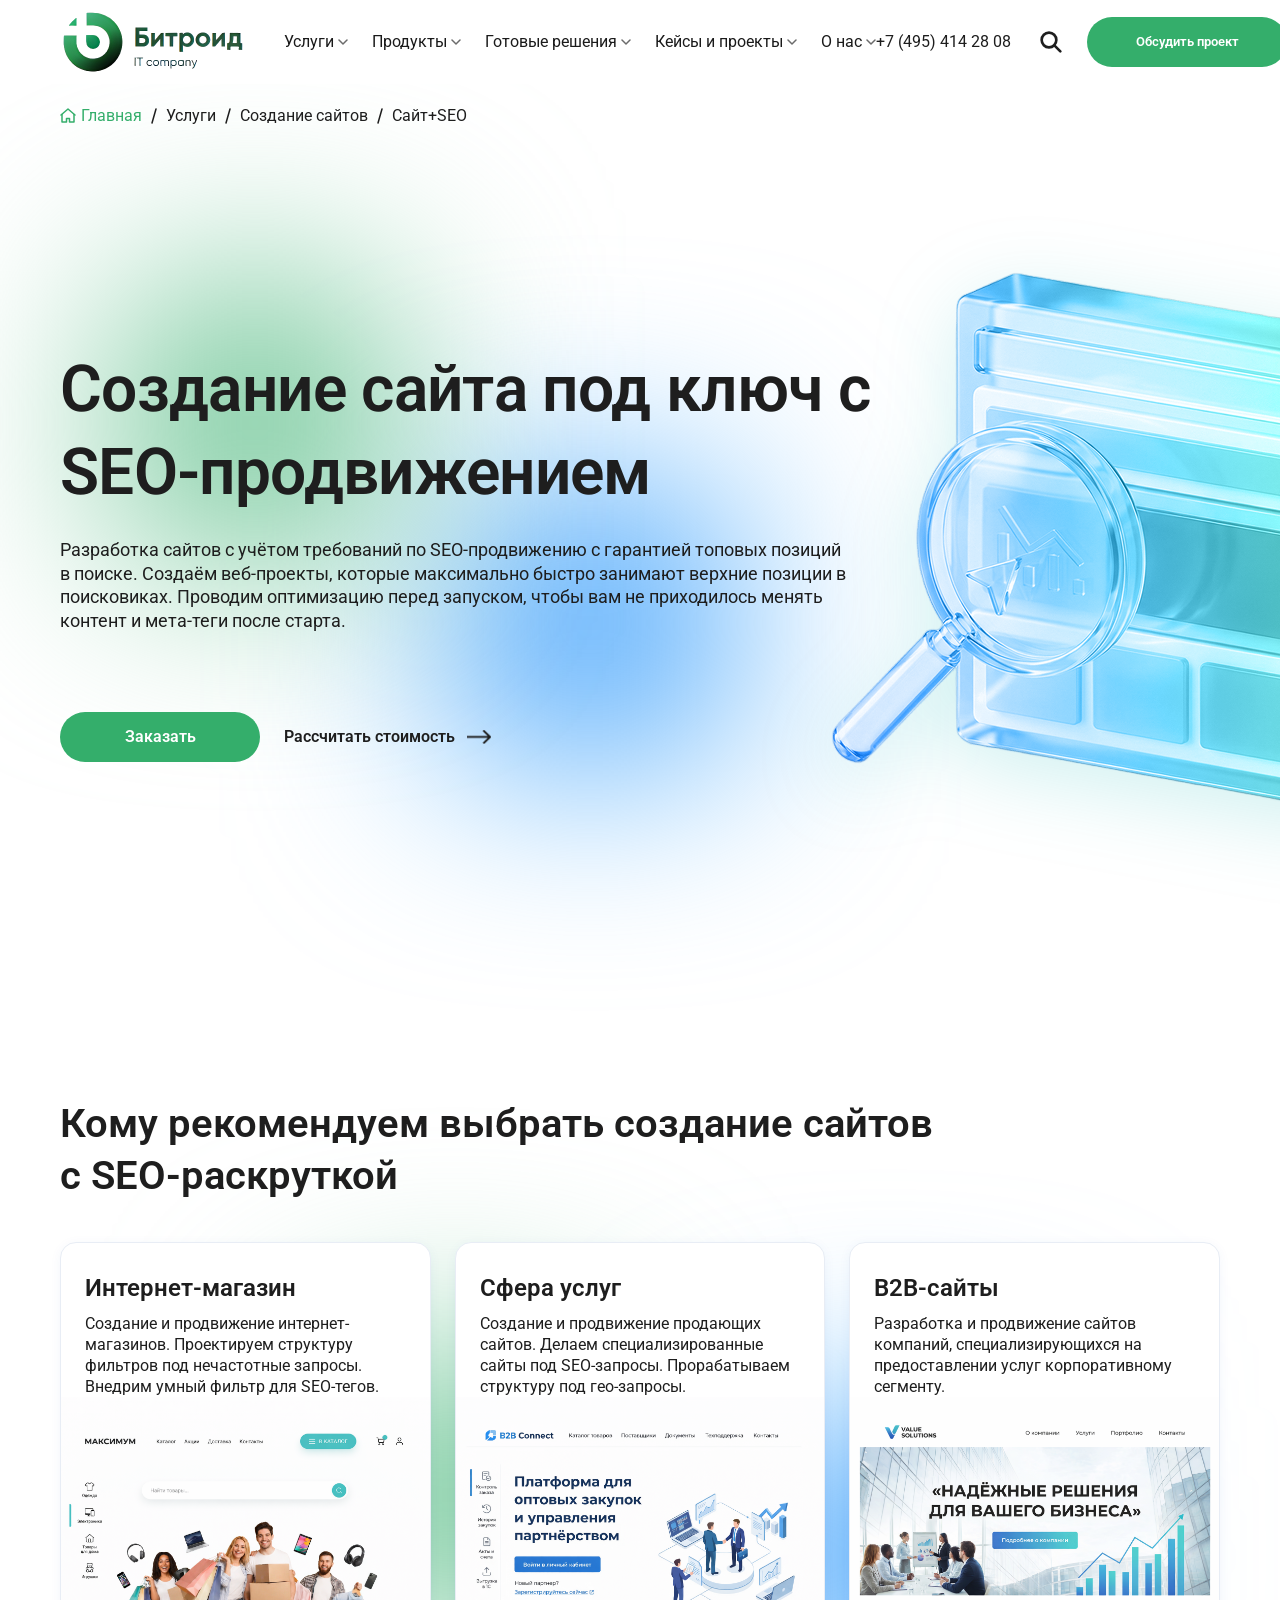
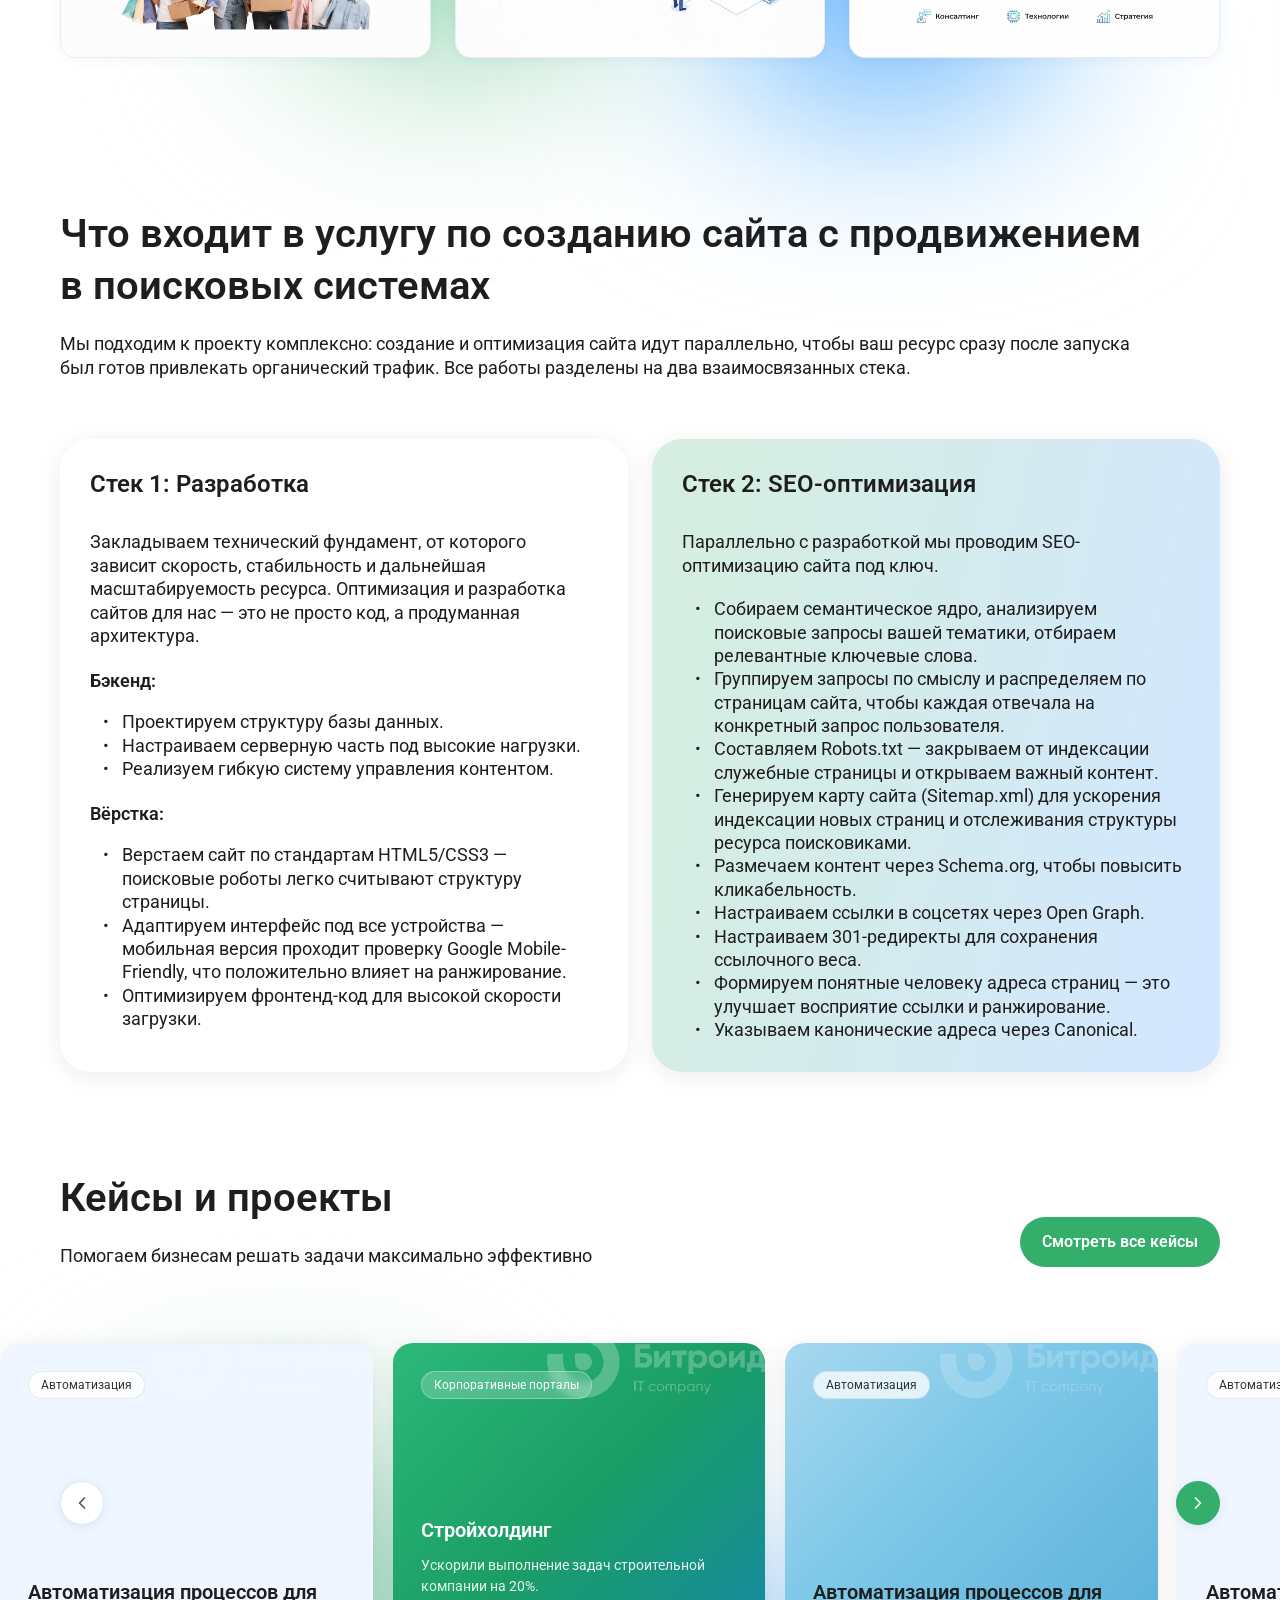
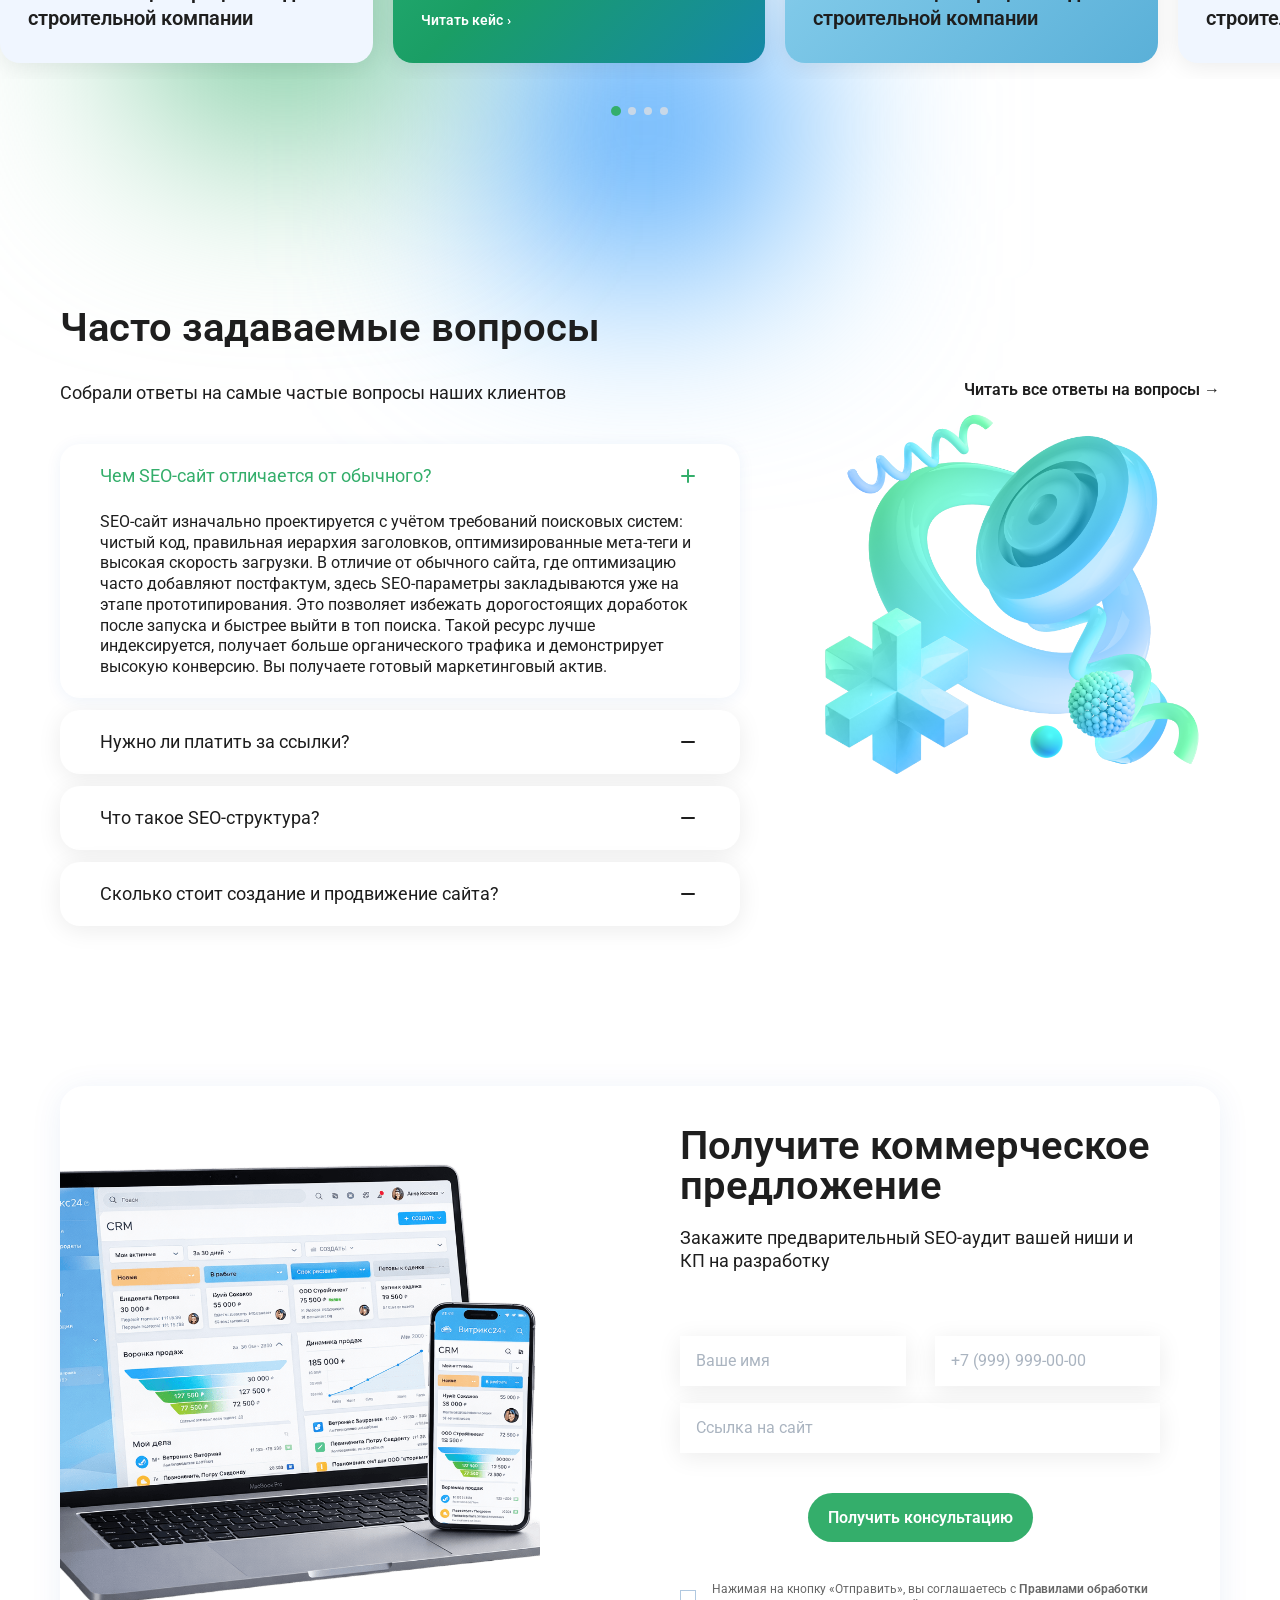
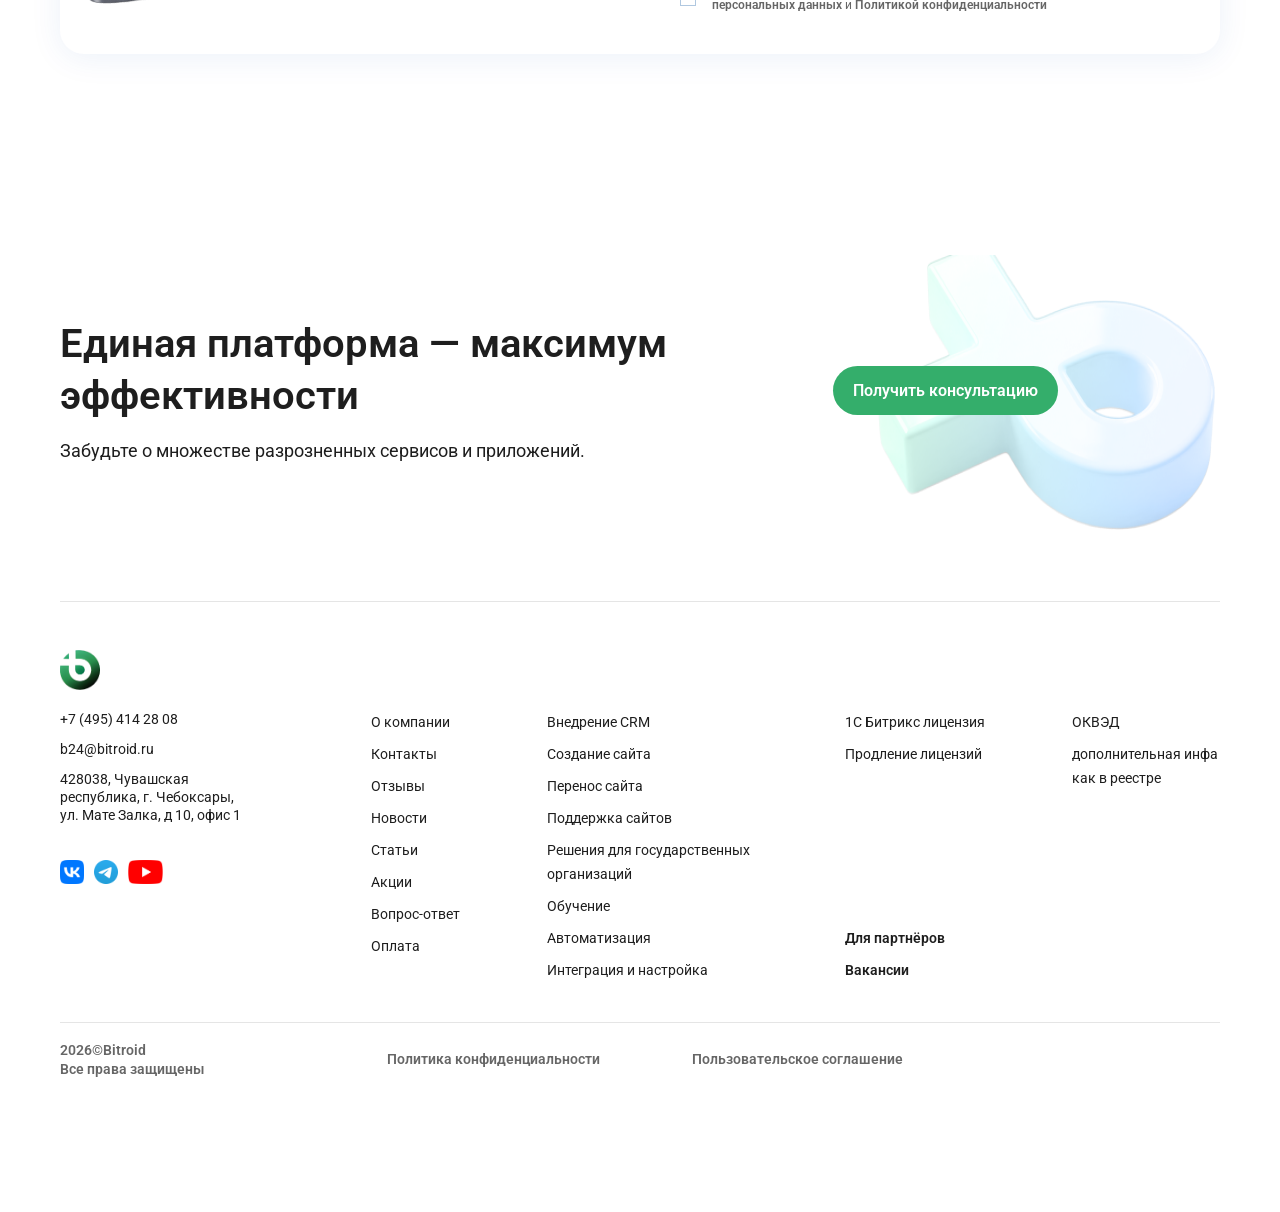
==== commit 7e819dfc: "edit color of  some sections" ====
--- a/index.html
+++ b/index.html
@@ -12,19 +12,13 @@
   <link rel="stylesheet" href="css/main.css">
 </head>
 <body>
- <!-- ========== Ellipse ==========
-  <div class="group group48__ellipse8">
-    <img src="img/Ellipse 8.png" alt="Ellipse 8" loading="lazy">
-  </div>
-  <div class="group group48__ellipse9">
-    <img src="img/Ellipse 9.png" alt="Ellipse 8" loading="lazy">
-  </div>
-  <div class="group group49__ellipse8">
-    <img src="img/Ellipse 8.png" alt="Ellipse 8" loading="lazy">
-  </div>
-  <div class="group group49__ellipse9">
-    <img src="img/Ellipse 9.png" alt="Ellipse 8" loading="lazy"> -->
-  </div>
+ <!--  ========== Ellipse ========== -->
+  <div class="group48__ellipse8"></div>
+  <div class="group48__ellipse9"></div>
+  <div class="group49__ellipse8"></div>
+  <div class="group49__ellipse9"></div>
+  <div class="group56__ellipse8"></div>
+  <div class="group56__ellipse9"></div>
 
   <!-- ========== HEADER ========== -->
   <header class="header" role="banner">
@@ -241,7 +235,6 @@
 
     <!-- ========== BANNER ========== -->
     <section class="banner" aria-label="Создание сайта под ключ с SEO-продвижением">
-       <div class="highlight-box"></div>
       <div class="container">
         <!-- Text content -->
         <div class="banner__content">
@@ -257,7 +250,10 @@
           </p>
           <div class="banner__actions">
             <a href="#contact" class="btn-pill">Заказать</a>
-            <a href="#calculator" class="btn-text-arrow">Рассчитать стоимость</a>
+            <div class="banner__actions-arrow">
+               <a href="#calculator" class="btn-text-arrow">Рассчитать стоимость</a>
+              <image src="img/arrow.png" class="banner__actions-arrow--image" alt="arrow_icon" />
+            </div>
           </div>
         </div>
       </div>
--- a/css/main.css
+++ b/css/main.css
@@ -10,7 +10,7 @@
   /* Colors */
   --color-primary:       #34AE6B;   /* green — logo, CTA button, accents    */
   --color-primary-dark:  #2d8a29;   /* green hover state                    */
-  --color-text:          #1a1a1a;   /* main body text                       */
+  --color-text:          #1e1e1e;   /* main body text                       */
   --color-text-secondary:#6b6b6b;   /* "IT company" subtitle, muted text    */
   --color-bg:            #ffffff;   /* page / header background             */
   --color-border:        #e5e5e5;   /* header bottom border                 */
@@ -19,12 +19,12 @@
   --color-phone:         #1a1a1a;   /* phone number text                    */
 
   /* Typography */
-  --font-family-base:    'Arial', 'Helvetica Neue', Helvetica, sans-serif;
+  --font-family-base:    'Roboto';
   --font-size-base:      16px;
   --font-size-sm:        13px;
   --font-size-xs:        11px;
   --font-weight-normal:  400;
-  --font-weight-bold:    700;
+  --font-weight-bold:    600;
   --line-height-base:    1.5;
 
   /* Spacing */
@@ -154,24 +154,76 @@
   height: 300px; */
 }
 
+.group48__ellipse9 {
+  position: absolute;
+  top: 273px;
+  left: 105px;
+  width: 300px;
+  height: 300px;
+  background: radial-gradient(circle, #34AE6B 0%, #D5EEE1 100%, transparent 100%);
+  border-radius: 20px;
+  z-index: 0;
+  filter: blur(100px);
+}
+
 .group48__ellipse8 {
+  position: absolute;
   top:473px;
   left: 440px;
-}
-
-.group48__ellipse9 {
-  top:273px;
-  left: 105px;
+  width: 300px;
+  height: 300px;
+  background: radial-gradient(circle, #2587F9 0%, #A0E0FF 100%, transparent 100%);
+  border-radius: 20px;
+  z-index: 0;
+  filter: blur(100px);
+}
+
+.group49__ellipse9 {
+  position: absolute;
+  top: 1345px;
+  left: 305px;
+  width: 300px;
+  height: 300px;
+  background: radial-gradient(circle, #34AE6B 0%, #D5EEE1 100%, transparent 100%);
+  border-radius: 20px;
+  z-index: 0;
+  filter: blur(100px);
 }
 
 .group49__ellipse8 {
-  top:1407px;
+  position: absolute;
+  top: 1407px;
   left: 738px;
-}
-
-.group49__ellipse9 {
-  top:1345px;
-  left: 305px;
+  width: 300px;
+  height: 300px;
+  background: radial-gradient(circle, #2587F9 0%, #A0E0FF 100%, transparent 100%);
+  border-radius: 20px;
+  z-index: 0;
+  filter: blur(100px);
+}
+
+.group56__ellipse9 {
+  position: absolute;
+  top: 3052px;
+  left: 134px;
+  width: 300px;
+  height: 300px;
+  background: radial-gradient(circle, #34AE6B 0%, #D5EEE1 100%, transparent 100%);
+  border-radius: 20px;
+  z-index: 0;
+  filter: blur(100px);
+}
+
+.group56__ellipse8 {
+  position: absolute;
+  top: 3178px;
+  left: 494px;
+  width: 300px;
+  height: 300px;
+  background: radial-gradient(circle, #2587F9 0%, #A0E0FF 100%, transparent 100%);
+  border-radius: 20px;
+  z-index: 0;
+  filter: blur(100px);
 }
 /* ==========================================================================
    COMPONENT: Header
@@ -362,7 +414,7 @@
   font-size: var(--font-size-base);
   font-weight: 400;
   line-height: 1.1;
-  color: #1E1E1E;
+  color: var(--color-text);;
   white-space: nowrap;
   text-decoration: none;
   transition: color var(--transition-base);
@@ -707,7 +759,7 @@
   font-size: 16px;
   font-weight: 400;
   line-height: 1.3;
-  color: #1E1E1E;
+  color: var(--color-text);
 }
 
 /* Separator — 24×24px SVG slash */
@@ -736,7 +788,7 @@
 }
 
 .breadcrumb__link--plain {
-  color: #1E1E1E;
+  color: var(--color-text);
 }
 
 .breadcrumb__link:hover {
@@ -756,7 +808,7 @@
 
 /* Current page — not a link */
 .breadcrumb__item--current {
-  color: #1E1E1E;
+  color: var(--color-text);
   font-family: 'Roboto', var(--font-family-base);
   font-size: 16px;
   font-weight: 400;
@@ -811,6 +863,7 @@
   /*height: 716px; /* 800px canvas - 84px header */
   padding-top: 200px;    /* 200px from canvas - 84px header - 64px breadcrumb */
   padding-bottom: 188px;
+  height: 800px;
 }
 
 /* --------------------------------------------------------------------------
@@ -839,7 +892,7 @@
 
 .banner__desc {
   font-size: 18px;
-  color: #1E1E1E;
+  color: var(--color-text);
   line-height: 1.3;
   margin: 0 0 80px;
   width: 790px;
@@ -852,6 +905,20 @@
   display: flex;
   align-items: center;
   gap: var(--spacing-lg);
+}
+
+.banner__actions-arrow {
+  display: flex;
+  align-items: center;
+}
+
+.banner__actions-arrow--image
+{
+  display: block;
+  width: 24px;
+  height: 14px;
+  align-items: center;
+  margin-left: 12px;
 }
 
 /* Primary pill button */
@@ -871,6 +938,7 @@
   text-decoration: none;
   white-space: nowrap;
   cursor: pointer;
+  min-width: 200px;
   /* position: absolute; */
   /* top: 111px;
   right: 162.5px; */
@@ -888,18 +956,18 @@
   display: inline-flex;
   align-items: center;
   gap: 6px;
-  font-size: 14px;
-  font-weight: var(--font-weight-normal);
+  font-size: 16px;
+  font-weight: var(--font-weight-bold);
   color: var(--color-text);
   text-decoration: none;
   transition: color var(--transition-base);
 }
 
-.btn-text-arrow::after {
+/* .btn-text-arrow::after {
   content: '→';
   display: inline-block;
   transition: transform var(--transition-base);
-}
+} */
 
 .btn-text-arrow:hover {
   color: var(--color-primary);
@@ -1102,7 +1170,7 @@
 .who__cards {
   display: grid;
   grid-template-columns: repeat(3, 1fr);
-  gap: 20px;
+  gap: 24px;
 }
 
 .who__card {
@@ -1116,11 +1184,11 @@
 }
 
 .who__card-body {
-  padding: 24px 24px 16px;
+  padding: 30px 20px 0px 24px;
 }
 
 .who__card-title {
-  font-size: 17px;
+  font-size: 24px;
   font-weight: var(--font-weight-bold);
   color: var(--color-text);
   margin: 0 0 10px;
@@ -1128,10 +1196,12 @@
 }
 
 .who__card-desc {
-  font-size: 13px;
-  color: #444;
-  line-height: 1.6;
+  font-size: 16px;
+  color: var(--color-text);
+  line-height: 1.3;
   margin: 0;
+  font-weight: 400;
+  font-family: 'Roboto';
 }
 
 .who__card-img {
@@ -1301,7 +1371,7 @@
   font-size: 18px;
   font-family: "Roboto";
   font-weight: 400;
-  color: #444;
+  color: var(--color-text);
   line-height: 1.3;
   margin: 0 0 60px;
   max-width: 1087px;
@@ -1318,26 +1388,25 @@
 }
 
 .stacks__card {
-  border-radius: 16px;
-  padding: 30px;
+  border-radius: 30px;
+  padding: 30px 38px 30px 30px;
   height:100%;
 }
 
 .stacks__card--light {
-  background: #f7f9fc;
-  border: 1px solid #e8edf5;
+  box-shadow: 0px 4px 25px 0px #01080314;
 }
 
 .stacks__card--blue {
-  background: linear-gradient(145deg, #e8f4ff 0%, #dff0f8 50%, #e4f5f0 100%);
-  border: 1px solid #cce4f5;
+  box-shadow: 0px 4px 25px 0px #01080314;
+  background: linear-gradient(282.56deg, #D3E7FE 7.81%, #D5EEE1 89.18%);
 }
 
 .stacks__card-title {
   font-size: 24px;
   font-weight: 600;
   font-family: "Roboto";
-  color:#1E1E1E;
+  color:var(--color-text);
   margin: 0 0 30px;
   line-height: 1.3;
 }
@@ -1346,7 +1415,7 @@
   font-size: 18px;
   font-weight: 400;
   font-family: "Roboto";
-  color:#1E1E1E;
+  color:var(--color-text);
   line-height: 1.3;
   margin: 0 0 20px;
 }
@@ -1355,7 +1424,7 @@
   font-size: 18px;
   font-weight: 600;
   font-family: "Roboto";
-  color:#1E1E1E;
+  color: var(--color-text);
   margin: 0px 0 16px;
 }
 
@@ -1376,7 +1445,7 @@
   font-size: 18px;
   font-weight: 400;
   font-family: "Roboto";
-  color:#1E1E1E;
+  color: var(--color-text);
   line-height: 1.3;
   padding-left: 20px;
   position: relative;
@@ -1388,7 +1457,7 @@
   position: absolute;
   left: 0px;
   top: 0;
-  color:#1E1E1E;
+  color: var(--color-text);
   font-size: 30px;
   line-height: 0.8;
 }
@@ -1446,23 +1515,23 @@
   display: flex;
   align-items: flex-end;
   justify-content: space-between;
-  margin-bottom: 40px;
+  margin-bottom: 60px;
   gap: 24px;
 }
 
 .cases__title {
-  font-size: 36px;
+  font-size: 40px;
   font-weight: var(--font-weight-bold);
   color: var(--color-text);
-  line-height: 1.2;
-  margin: 0 0 10px;
+  line-height: 1.3;
+  margin: 0 0 20px;
 }
 
 .cases__lead {
-  font-size: 14px;
-  color: #555;
+  font-size: 18px;
   margin: 0;
-  line-height: 1.5;
+  line-height: 1.3;
+  letter-spacing: 0;
 }
 
 /* Desktop button — top right */
@@ -1510,12 +1579,13 @@
   scroll-snap-align: start;
   transition: transform 0.3s ease, box-shadow 0.3s ease;
   min-height: 320px;
+  box-shadow: 0px 4px 25px 0px #01080314;
 }
 
 /* Color variants */
 .cases__card[data-color="light"] {
   background: #f0f6ff;
-  border: 1px solid #dce8f5;
+  /* border: 1px solid #dce8f5; */
 }
 
 .cases__card[data-color="green"] {
@@ -1626,6 +1696,7 @@
   position: absolute;
   top: 50%;
   transform: translateY(-50%);
+  margin: 0px 60px;
 }
 
 .cases__arrow--prev { left: 0; }
@@ -1744,7 +1815,7 @@
   font-size: 40px;
   line-height: 100%;
   letter-spacing: 0%;
-  color:#1E1E1E;
+  color: var(--color-text);
 }
 
 .faq__lead {
@@ -1755,7 +1826,7 @@
   leading-trim: NONE;
   line-height: 130%;
   letter-spacing: 0%;
-  color:#1E1E1E;
+  color: var(--color-text);
   margin:0px 0px 39px;
 }
 
@@ -1827,7 +1898,7 @@
   font-size: 16px;
   font-weight: var(--font-weight-normal);
   cursor: pointer;
-  color:#1E1E1E;
+  color: var(--color-text);
   text-align: left;
 }
 .faq_question_text {
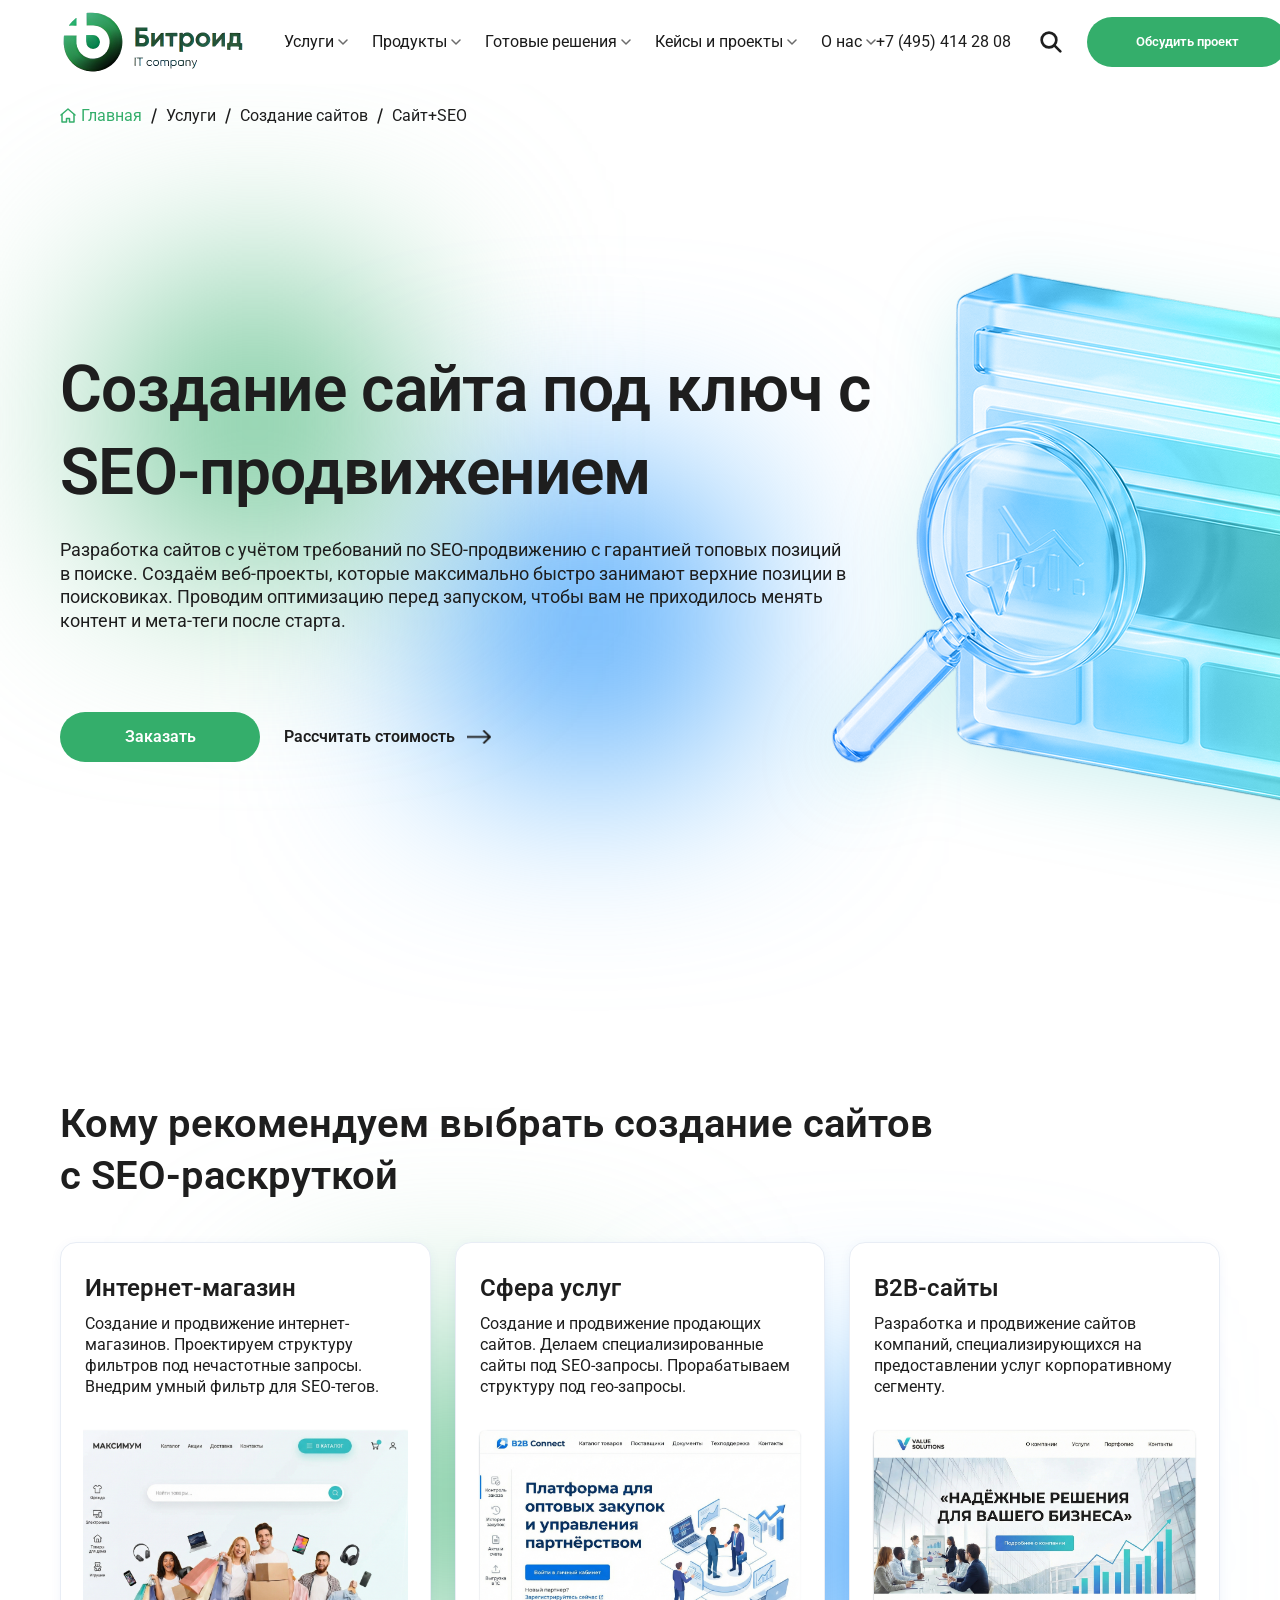
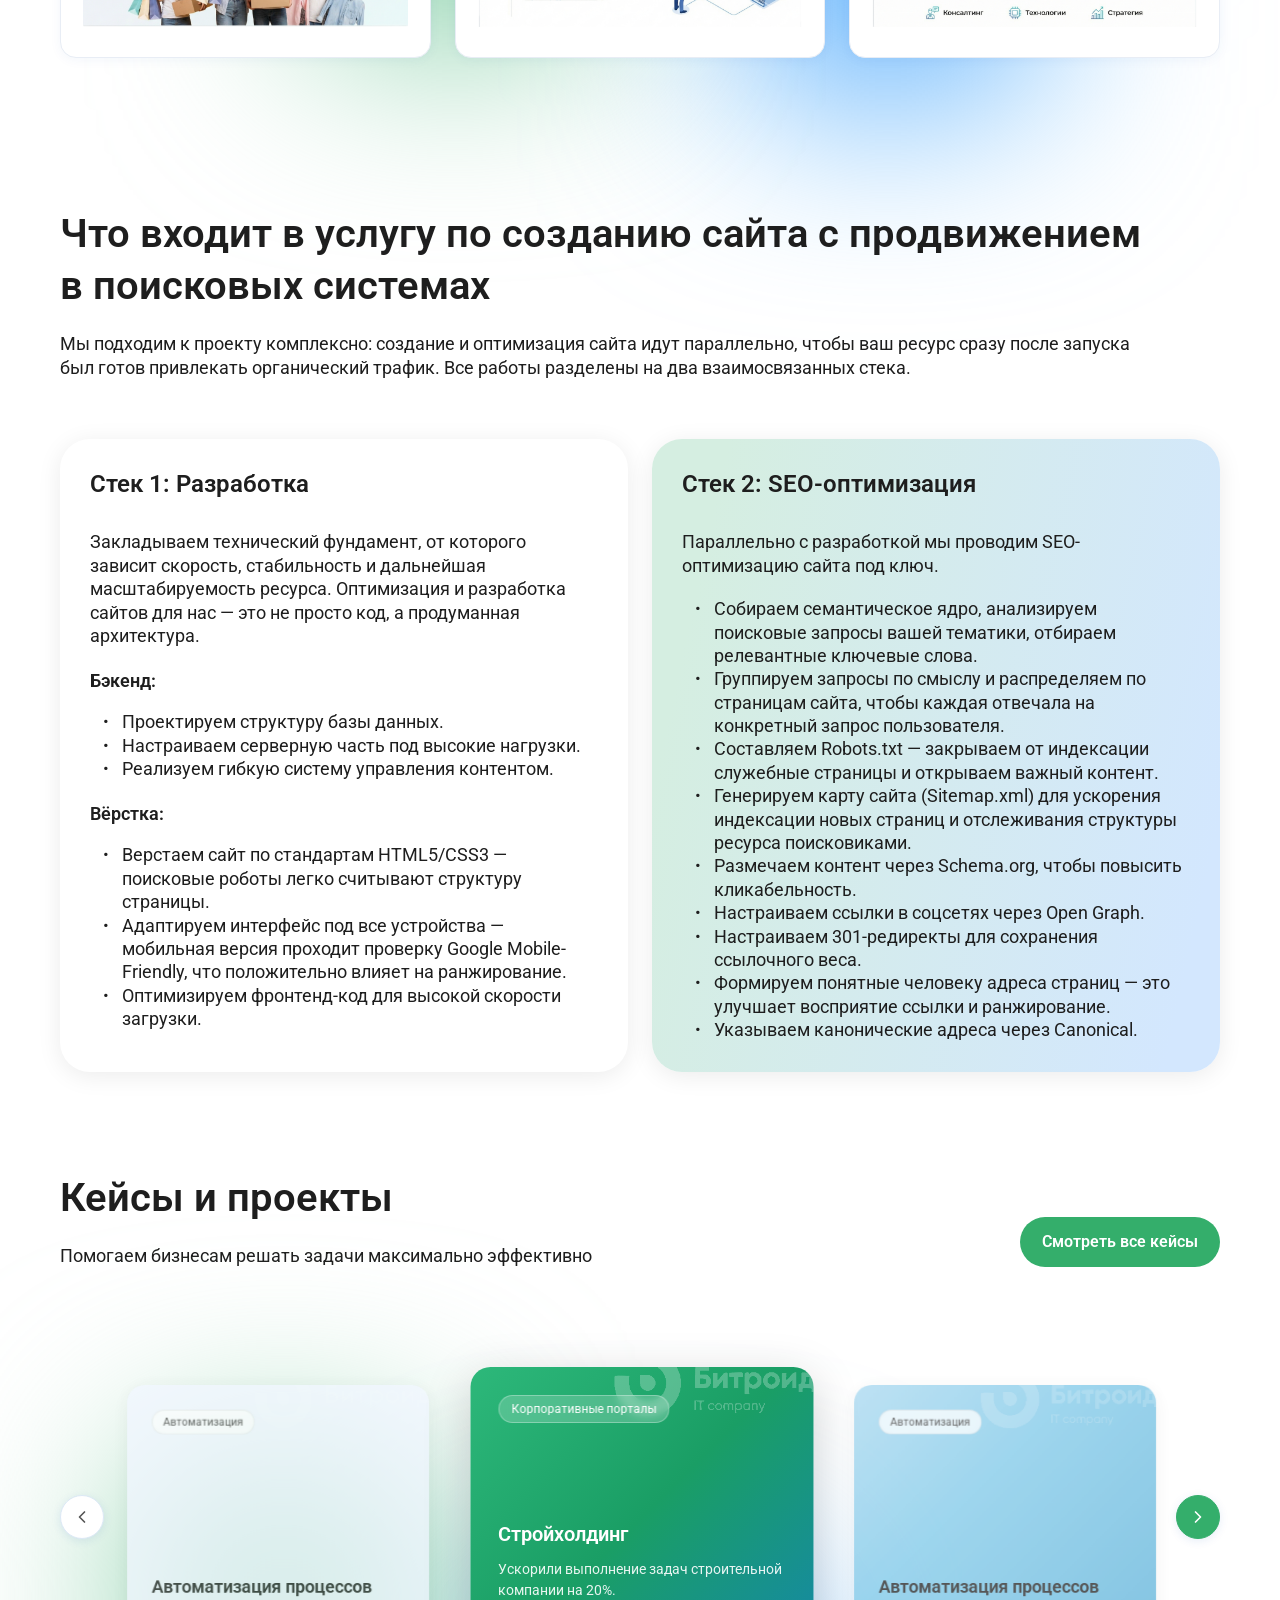
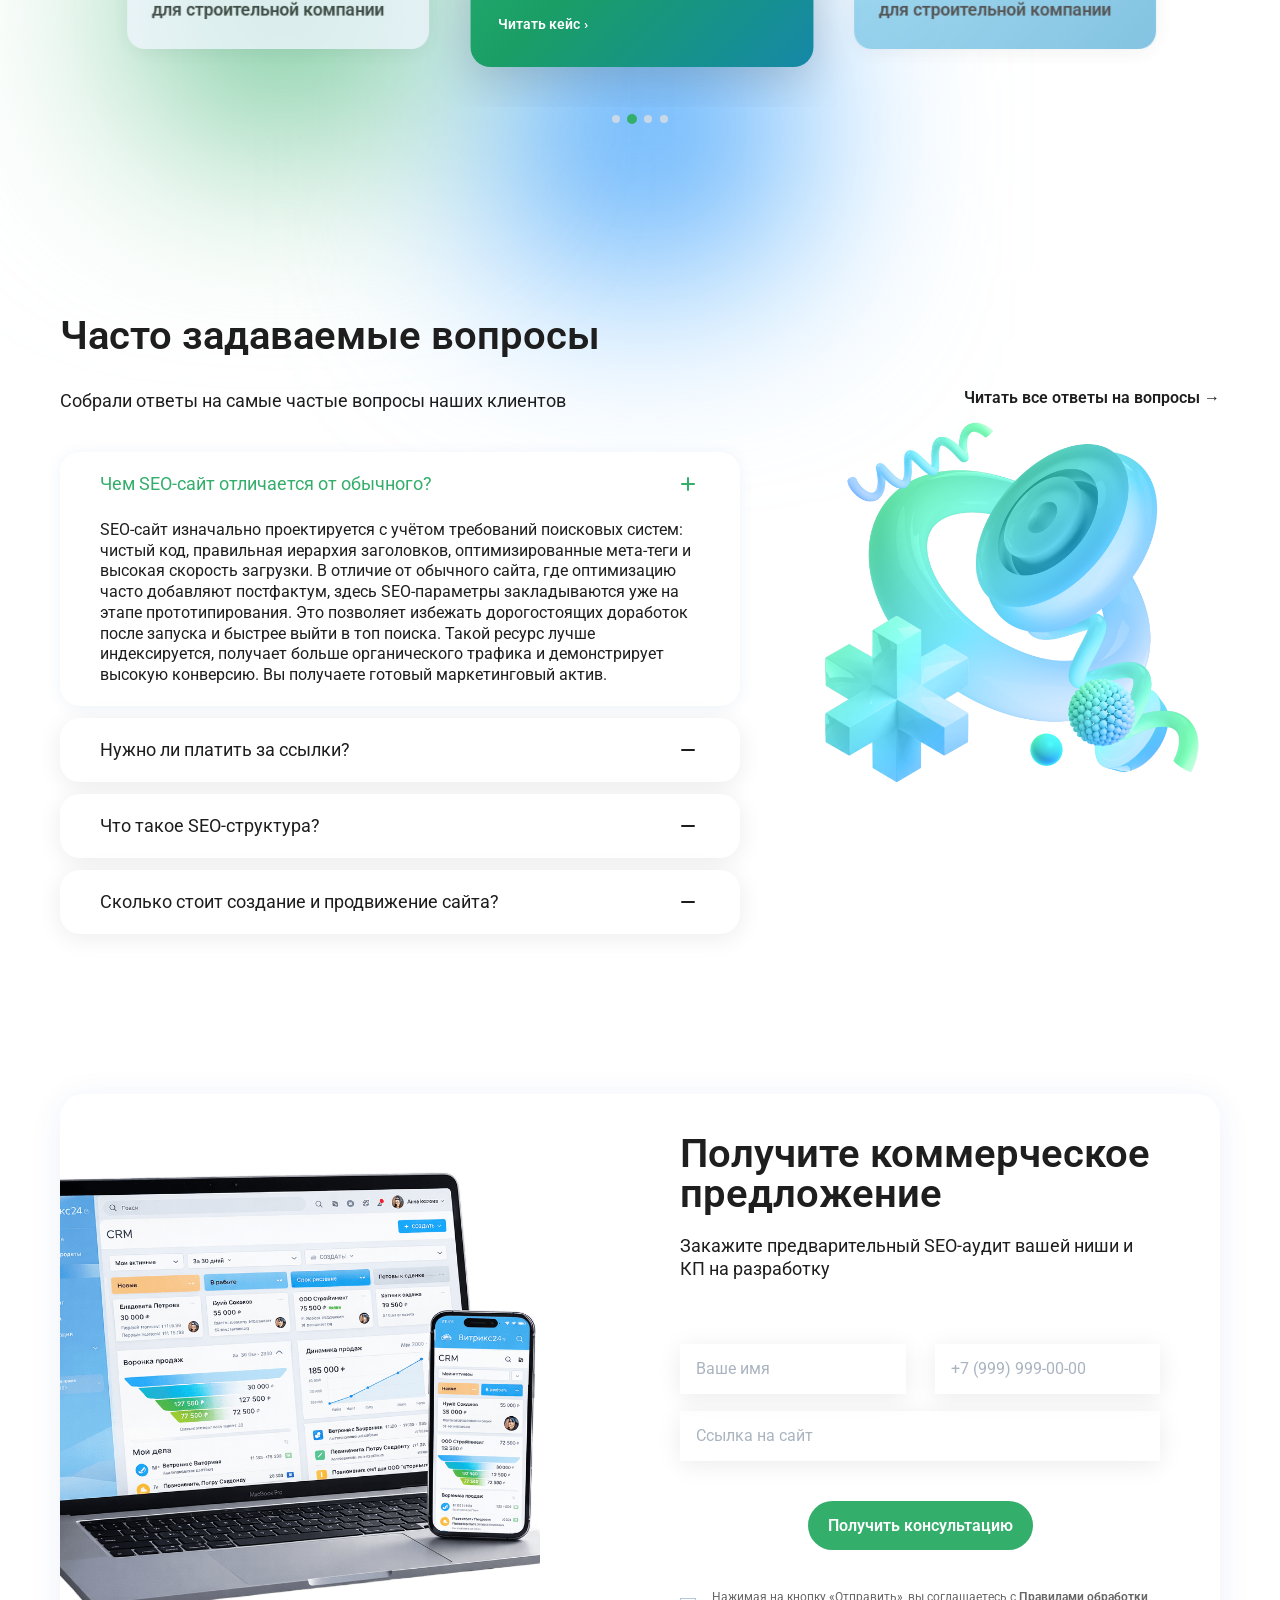
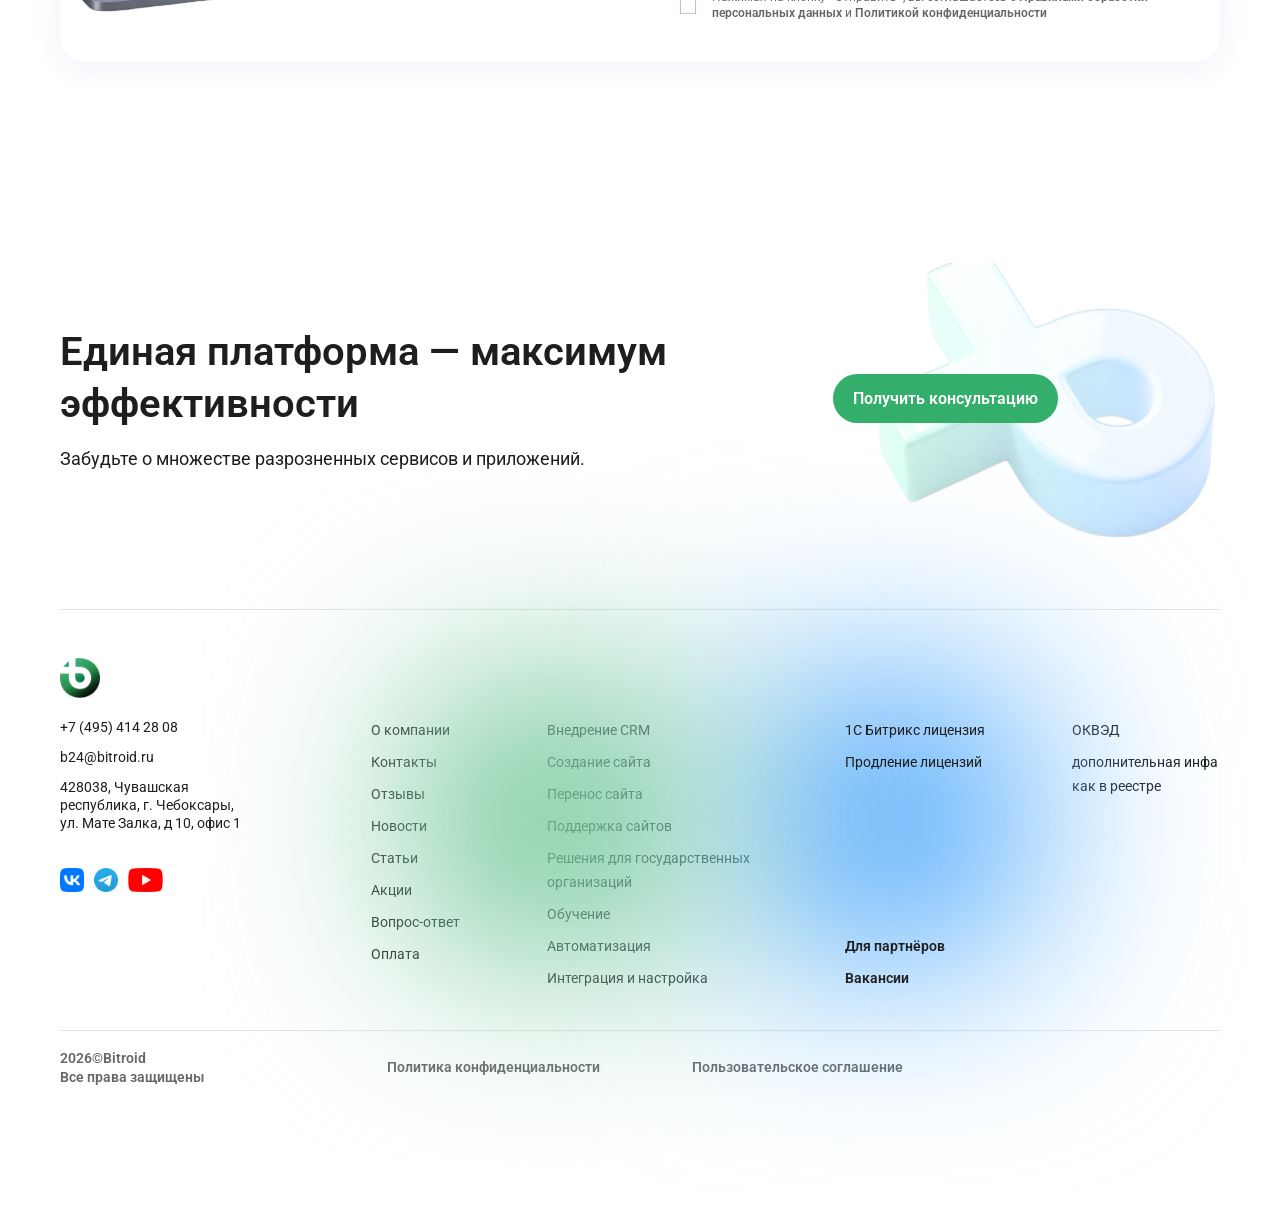
==== commit ec328232: "edit slider" ====
--- a/index.html
+++ b/index.html
@@ -19,6 +19,8 @@
   <div class="group49__ellipse9"></div>
   <div class="group56__ellipse8"></div>
   <div class="group56__ellipse9"></div>
+  <div class="group52__ellipse8"></div>
+  <div class="group52__ellipse9"></div>
 
   <!-- ========== HEADER ========== -->
   <header class="header" role="banner">
@@ -286,7 +288,7 @@
               <p class="who__card-desc">Создание и продвижение интернет-магазинов. Проектируем структуру фильтров под нечастотные запросы. Внедрим умный фильтр для SEO-тегов.</p>
             </div>
             <div class="who__card-img" aria-hidden="true">
-              <img src="img/card-shop.jpg" alt="Интернет-магазин — пример сайта" loading="lazy">
+              <img src="img/card-shop.png" alt="Интернет-магазин — пример сайта" loading="lazy">
             </div>
           </article>
 
@@ -296,7 +298,7 @@
               <p class="who__card-desc">Создание и продвижение продающих сайтов. Делаем специализированные сайты под SEO-запросы. Прорабатываем структуру под гео-запросы.</p>
             </div>
             <div class="who__card-img" aria-hidden="true">
-              <img src="img/card-services.jpg" alt="Сфера услуг — пример сайта" loading="lazy">
+              <img src="img/card-services.png" alt="Сфера услуг — пример сайта" loading="lazy">
             </div>
           </article>
 
@@ -306,7 +308,7 @@
               <p class="who__card-desc">Разработка и продвижение сайтов компаний, специализирующихся на предоставлении услуг корпоративному сегменту.</p>
             </div>
             <div class="who__card-img" aria-hidden="true">
-              <img src="img/card-b2b.jpg" alt="B2B-сайты — пример сайта" loading="lazy">
+              <img src="img/card-b2b.png" alt="B2B-сайты — пример сайта" loading="lazy">
             </div>
           </article>
 
@@ -377,7 +379,6 @@
 
     <!-- ========== CASES SECTION ========== -->
     <section class="cases" aria-label="Кейсы и проекты">
-      <div class="container">
         <div class="cases__header">
           <div>
             <h2 class="cases__title">Кейсы и проекты</h2>
@@ -385,15 +386,14 @@
           </div>
           <a href="#" class="btn-pill cases__btn-desktop">Смотреть все кейсы</a>
         </div>
-      </div>
-
       <!-- Slider wrapper (full-width for overflow) -->
       <div class="cases__slider-wrap">
         <button class="cases__arrow cases__arrow--prev" aria-label="Предыдущий кейс" type="button">
           <svg viewBox="0 0 24 24" aria-hidden="true"><polyline points="15 18 9 12 15 6"/></svg>
         </button>
 
-        <div class="cases__track" id="casesTrack">
+        <div class="cases__track-clip">
+          <div class="cases__track" id="casesTrack">
 
           <article class="cases__card" data-color="light">
             <div class="cases__card-bg" aria-hidden="true"><img src="img/mark.png" alt=""></div>
@@ -401,7 +401,7 @@
             <h3 class="cases__card-title">Автоматизация процессов для строительной компании</h3>
           </article>
 
-          <article class="cases__card cases__card--active" data-color="green">
+          <article class="cases__card cases__card--active" data-color="green" data-always-expanded="true">
             <div class="cases__card-bg" aria-hidden="true"><img src="img/mark.png" alt=""></div>
             <span class="cases__tag">Корпоративные порталы</span>
             <h3 class="cases__card-title">Стройхолдинг</h3>
@@ -421,6 +421,7 @@
             <h3 class="cases__card-title">Автоматизация процессов для строительной компании</h3>
           </article>
 
+        </div>
         </div>
 
         <button class="cases__arrow cases__arrow--next" aria-label="Следующий кейс" type="button">
--- a/css/main.css
+++ b/css/main.css
@@ -218,6 +218,30 @@
   position: absolute;
   top: 3178px;
   left: 494px;
+  width: 300px;
+  height: 300px;
+  background: radial-gradient(circle, #2587F9 0%, #A0E0FF 100%, transparent 100%);
+  border-radius: 20px;
+  z-index: 0;
+  filter: blur(100px);
+}
+
+.group52__ellipse9 {
+  position: absolute;
+  top: 5469px;
+  left: 402px;
+  width: 300px;
+  height: 300px;
+  background: radial-gradient(circle, #34AE6B 0%, #D5EEE1 100%, transparent 100%);
+  border-radius: 20px;
+  z-index: 0;
+  filter: blur(100px);
+}
+
+.group52__ellipse8 {
+  position: absolute;
+  top: 5469px;
+  left: 739px;
   width: 300px;
   height: 300px;
   background: radial-gradient(circle, #2587F9 0%, #A0E0FF 100%, transparent 100%);
@@ -1210,6 +1234,7 @@
   border-radius: 0 0 14px 14px;
   height: 260px;
   flex-shrink: 0;
+  padding: 32px 22px 30px 22px;
 }
 
 .who__card-img img {
@@ -1506,9 +1531,8 @@
    ========================================================================== */
 
 .cases {
-  padding: 100px 0 60px;
+  padding: 100px 60px 60px;
   background: #fff;
-  overflow: hidden;
 }
 
 .cases__header {
@@ -1545,23 +1569,27 @@
   position: relative;
   display: flex;
   align-items: center;
-  gap: 0;
-}
-
-.cases__track {
-  display: flex;
-  gap: 20px;
-  overflow: hidden;
-  padding: 16px 60px 16px;
-  /* show partial cards on sides */
-  scroll-snap-type: x mandatory;
-  -webkit-overflow-scrolling: touch;
-  scrollbar-width: none;
+  padding: 0;
+  overflow: visible;
+}
+
+.cases__track-clip {
   flex: 1;
   min-width: 0;
-}
-
-.cases__track::-webkit-scrollbar { display: none; }
+  overflow: hidden;
+  padding: 0;
+}
+
+.cases__track {
+  display: flex;
+  gap: 20px;
+  padding: 40px 0;
+  align-items: center;
+  overflow: visible;
+  /* translate driven by JS */
+  transition: transform 0.45s cubic-bezier(0.4, 0, 0.2, 1);
+  will-change: transform;
+}
 
 /* --------------------------------------------------------------------------
    Card
@@ -1576,16 +1604,28 @@
   display: flex;
   flex-direction: column;
   gap: 12px;
-  scroll-snap-align: start;
-  transition: transform 0.3s ease, box-shadow 0.3s ease;
-  min-height: 320px;
+  transition: transform 0.45s cubic-bezier(0.4, 0, 0.2, 1),
+              box-shadow 0.45s ease,
+              opacity 0.45s ease;
+  min-height: 300px;
   box-shadow: 0px 4px 25px 0px #01080314;
+  transform: scale(0.88);
+  opacity: 0.75;
+  cursor: pointer;
+}
+
+/* Active (center) card */
+.cases__card--active {
+  transform: scale(1);
+  box-shadow: 0 12px 48px rgba(0, 0, 0, 0.18);
+  z-index: 2;
+  opacity: 1;
+  cursor: default;
 }
 
 /* Color variants */
 .cases__card[data-color="light"] {
   background: #f0f6ff;
-  /* border: 1px solid #dce8f5; */
 }
 
 .cases__card[data-color="green"] {
@@ -1651,6 +1691,8 @@
 }
 
 .cases__card[data-color="green"] .cases__card-title { color: #fff; }
+.cases__card[data-color="blue"] .cases__card-title { color: var(--color-text); }
+.cases__card[data-color="light"] .cases__card-title { color: var(--color-text); }
 
 .cases__card-desc {
   font-size: 14px;
@@ -1659,6 +1701,17 @@
   margin: 0;
   position: relative;
   z-index: 1;
+  /* hidden on inactive cards, shown only on active */
+  display: none;
+}
+
+.cases__card--active .cases__card-desc {
+  display: block;
+}
+
+/* Cards marked as always-expanded show content regardless of active state */
+.cases__card[data-always-expanded] .cases__card-desc {
+  display: block;
 }
 
 .cases__card-link {
@@ -1666,12 +1719,17 @@
   font-weight: var(--font-weight-bold);
   color: #fff;
   text-decoration: none;
-  display: inline-flex;
+  display: none;
   align-items: center;
   gap: 4px;
   position: relative;
   z-index: 1;
   transition: opacity var(--transition-base);
+}
+
+.cases__card--active .cases__card-link,
+.cases__card[data-always-expanded] .cases__card-link {
+  display: inline-flex;
 }
 
 .cases__card-link:hover { opacity: 0.8; color: #fff; }
@@ -1692,15 +1750,11 @@
   justify-content: center;
   cursor: pointer;
   transition: background var(--transition-base), box-shadow var(--transition-base);
-  z-index: 2;
-  position: absolute;
-  top: 50%;
-  transform: translateY(-50%);
-  margin: 0px 60px;
-}
-
-.cases__arrow--prev { left: 0; }
-.cases__arrow--next { right: 0; background: var(--color-primary); border-color: var(--color-primary); }
+  z-index: 3;
+  position: relative;
+}
+
+.cases__arrow--next { background: var(--color-primary); border-color: var(--color-primary); }
 
 .cases__arrow svg {
   width: 20px;
@@ -1724,7 +1778,7 @@
   display: flex;
   align-items: center;
   justify-content: center;
-  margin-top: 28px;
+  margin-top: 8px;
   gap: 16px;
   flex-direction: column;
 }
@@ -1764,6 +1818,8 @@
   .cases__btn-desktop { display: none; }
   .cases__btn-mobile  { display: inline-flex; }
 
+  .cases__slider-wrap { padding: 0 20px; }
+
   .cases__card {
     flex: 0 0 calc(50% - 10px);
     min-height: 260px;
@@ -1772,8 +1828,6 @@
   .cases__card-title { font-size: 17px; }
 
   .cases__arrow { display: none; }
-
-  .cases__track { padding: 12px 20px 12px; }
 }
 
 /* --------------------------------------------------------------------------
@@ -1787,12 +1841,14 @@
   .cases__title { font-size: 24px; }
   .cases__lead  { font-size: 15px; }
 
+  .cases__slider-wrap { padding: 0 16px; }
+
   .cases__card {
-    flex: 0 0 calc(100% - 0px);
+    flex: 0 0 80%;
     min-height: 240px;
   }
 
-  .cases__track { padding: 12px 16px 12px; gap: 16px; }
+  .cases__track { gap: 16px; }
 }
 
 /* ==========================================================================
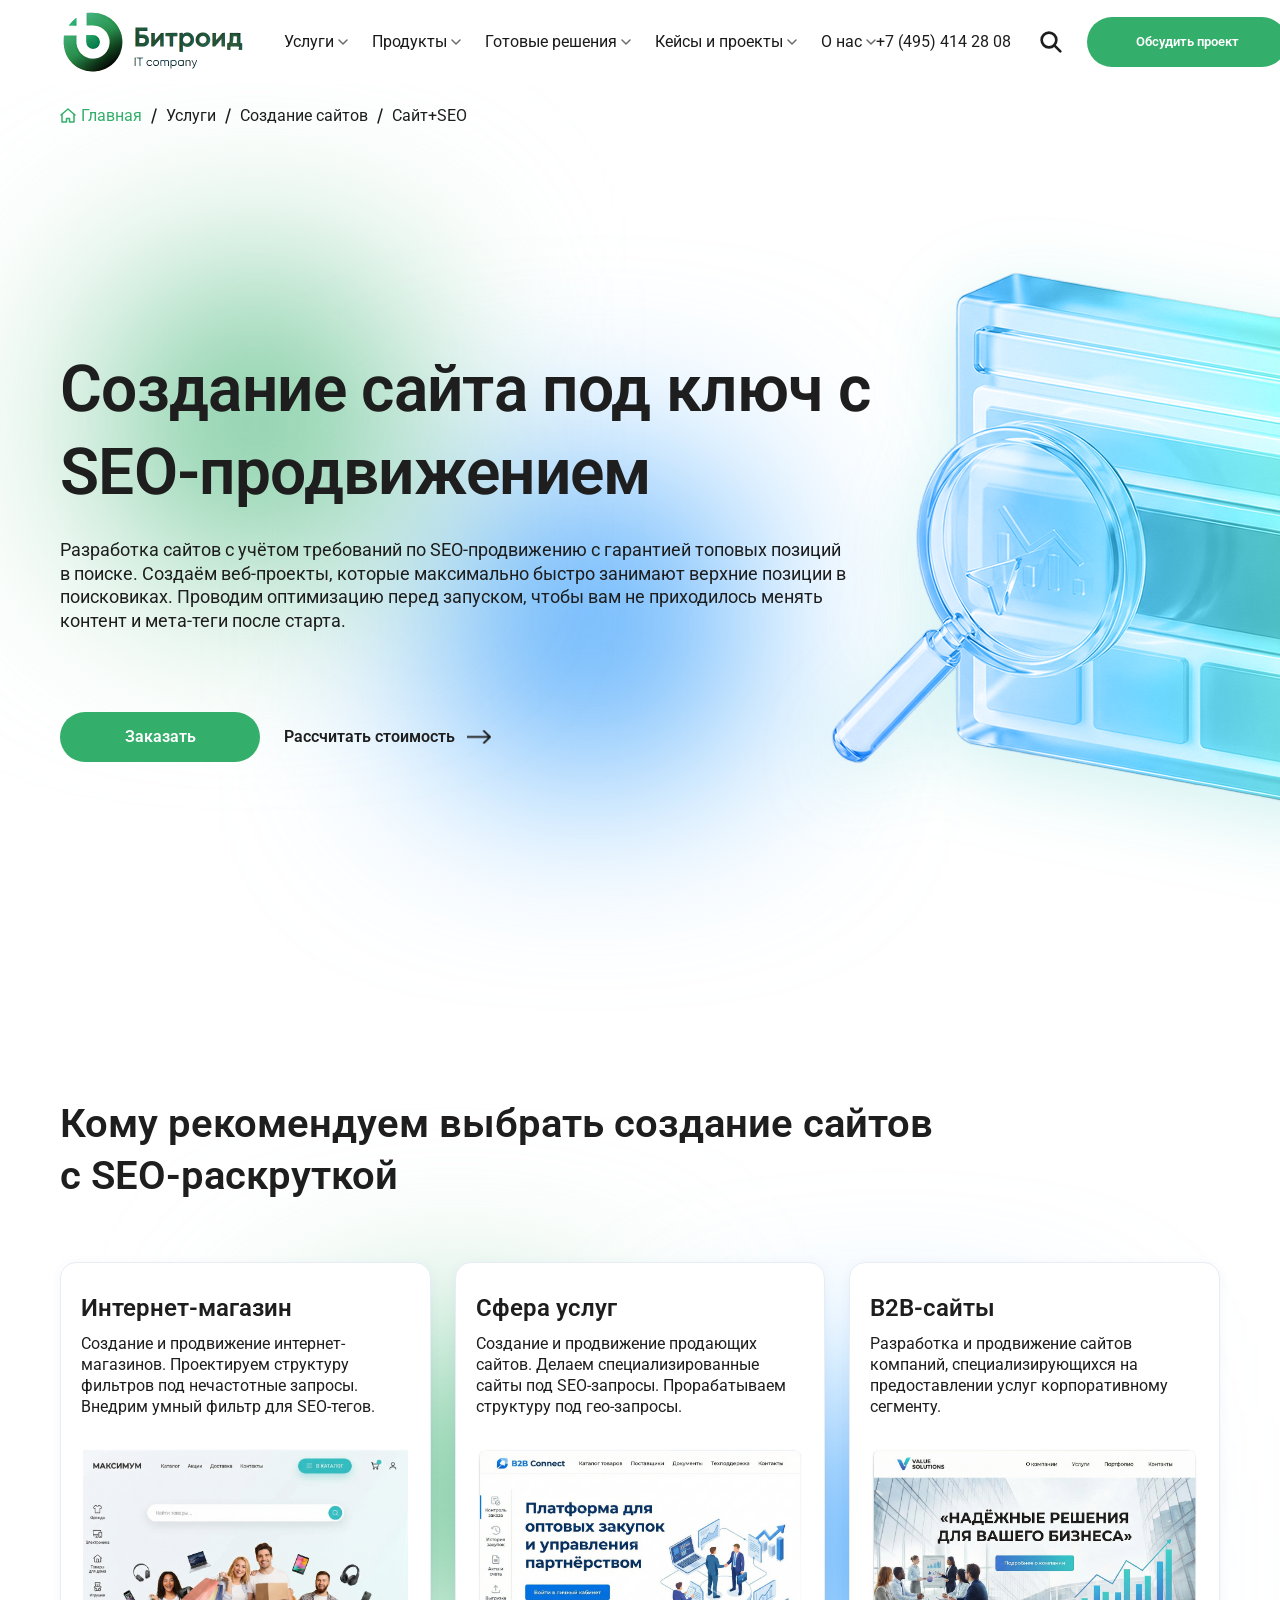
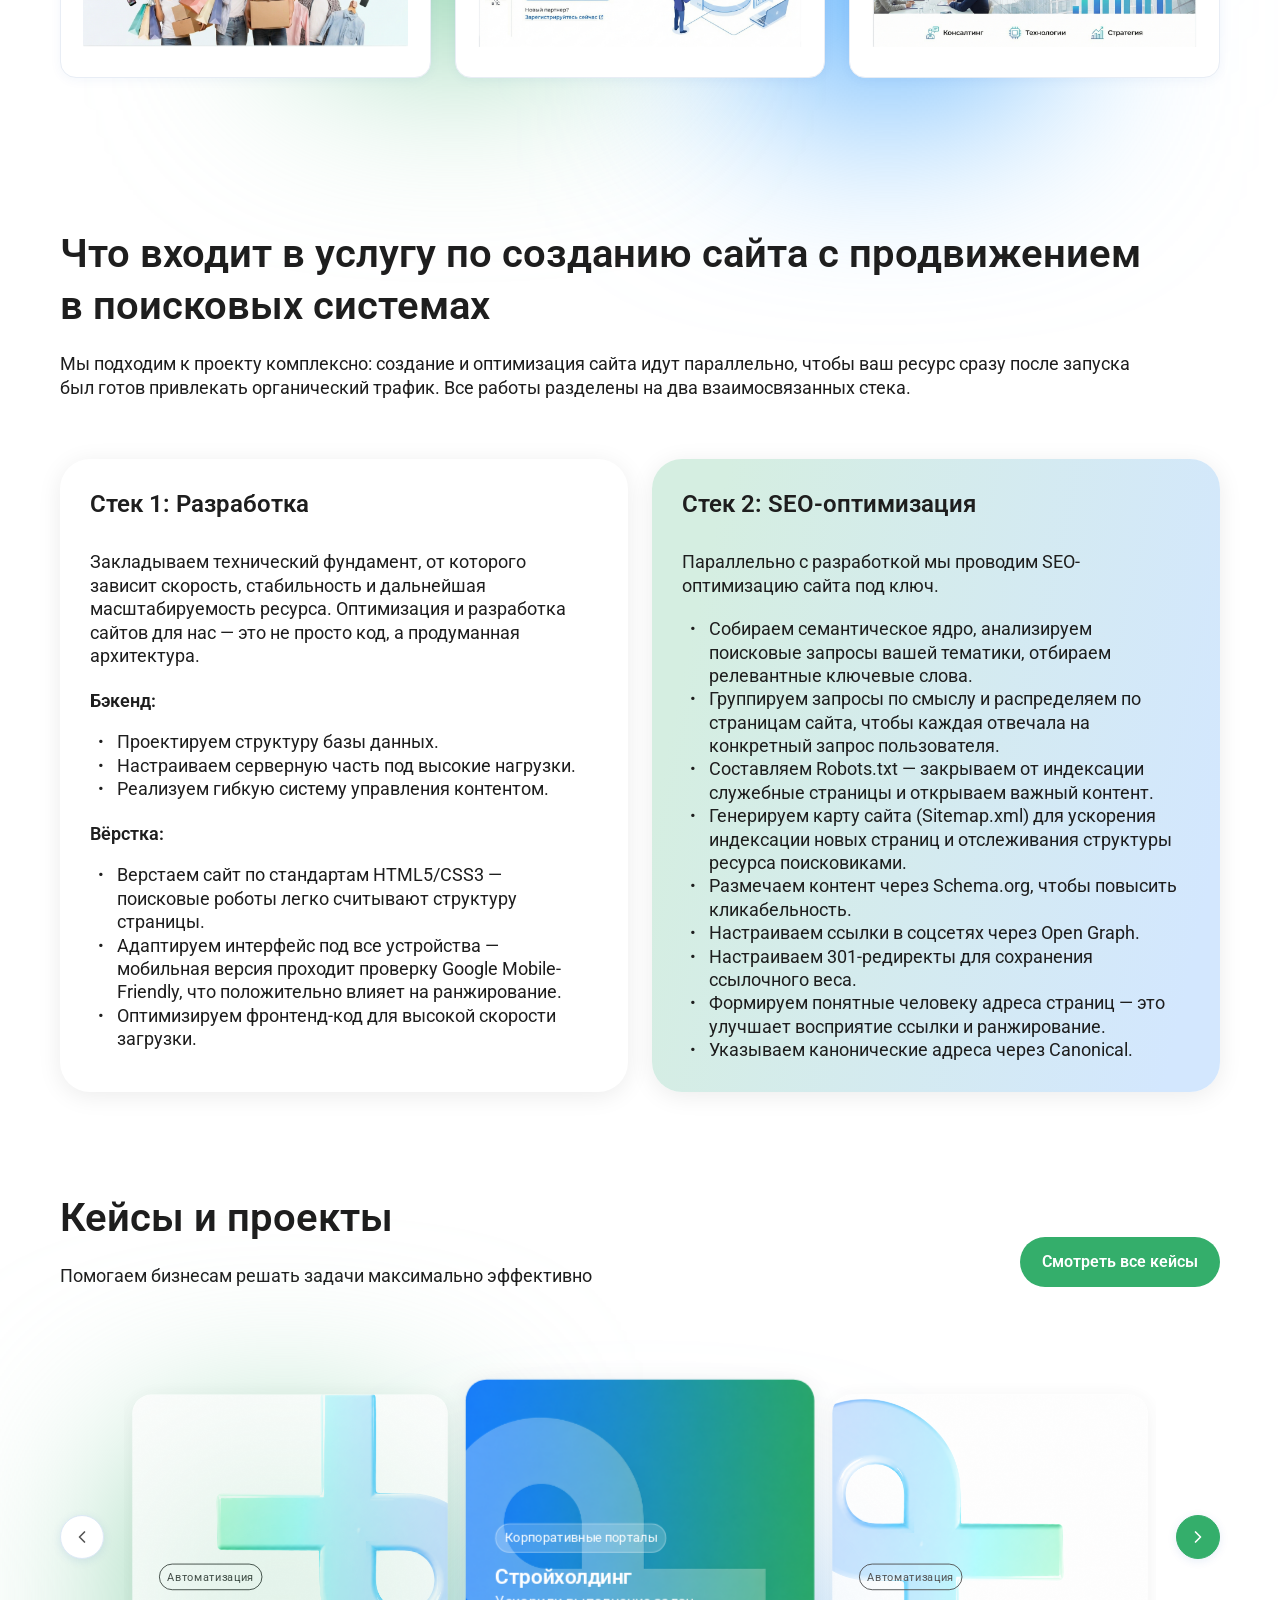
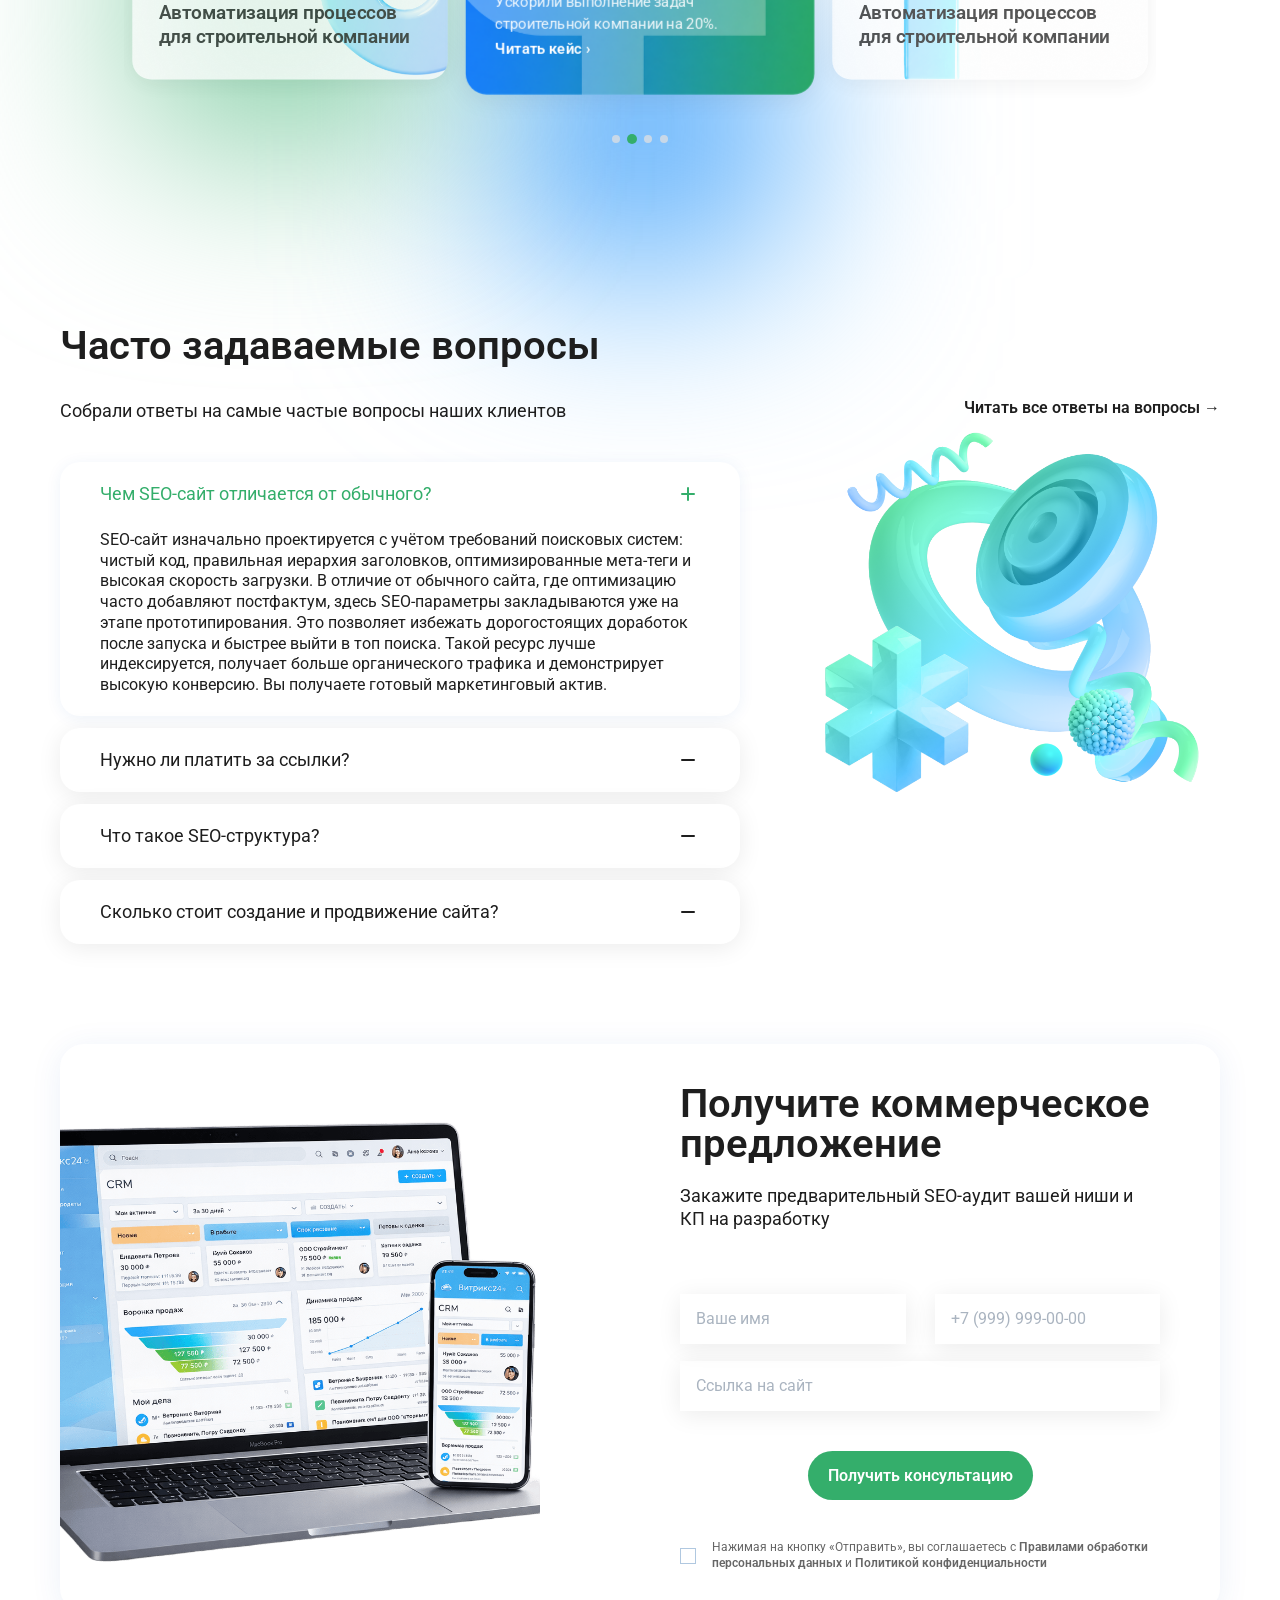
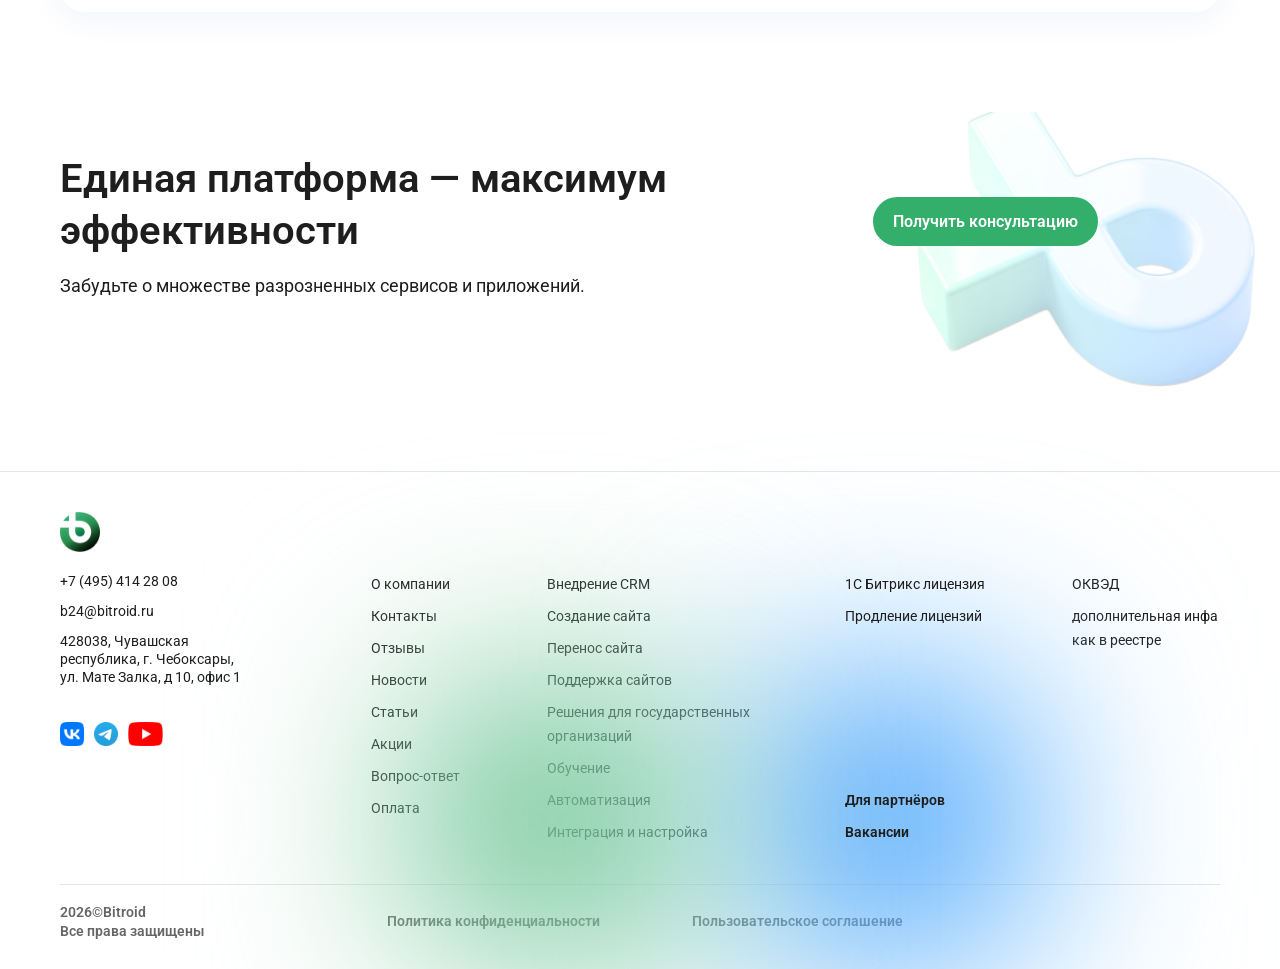
==== commit 6c19e5a9: "edit height pix" ====
--- a/index.html
+++ b/index.html
@@ -293,7 +293,7 @@
           </article>
 
           <article class="who__card">
-            <div class="who__card-body">
+            <div class="who__card-body2">
               <h3 class="who__card-title">Сфера услуг</h3>
               <p class="who__card-desc">Создание и продвижение продающих сайтов. Делаем специализированные сайты под SEO-запросы. Прорабатываем структуру под гео-запросы.</p>
             </div>
@@ -303,7 +303,7 @@
           </article>
 
           <article class="who__card">
-            <div class="who__card-body">
+            <div class="who__card-body3">
               <h3 class="who__card-title">B2B-сайты</h3>
               <p class="who__card-desc">Разработка и продвижение сайтов компаний, специализирующихся на предоставлении услуг корпоративному сегменту.</p>
             </div>
@@ -384,7 +384,7 @@
             <h2 class="cases__title">Кейсы и проекты</h2>
             <p class="cases__lead">Помогаем бизнесам решать задачи максимально эффективно</p>
           </div>
-          <a href="#" class="btn-pill cases__btn-desktop">Смотреть все кейсы</a>
+          <a href="#" class="btn-cases cases__btn-desktop">Смотреть все кейсы</a>
         </div>
       <!-- Slider wrapper (full-width for overflow) -->
       <div class="cases__slider-wrap">
@@ -395,30 +395,35 @@
         <div class="cases__track-clip">
           <div class="cases__track" id="casesTrack">
 
-          <article class="cases__card" data-color="light">
-            <div class="cases__card-bg" aria-hidden="true"><img src="img/mark.png" alt=""></div>
-            <span class="cases__tag">Автоматизация</span>
-            <h3 class="cases__card-title">Автоматизация процессов для строительной компании</h3>
+          <article class="cases__card cases__card-background1" data-color="light">
+            <div>
+              <span class="cases__tag">Автоматизация</span>
+              <h3 class="cases__card-title">Автоматизация процессов для строительной компании</h3>
+            </div>
           </article>
 
-          <article class="cases__card cases__card--active" data-color="green" data-always-expanded="true">
-            <div class="cases__card-bg" aria-hidden="true"><img src="img/mark.png" alt=""></div>
-            <span class="cases__tag">Корпоративные порталы</span>
-            <h3 class="cases__card-title">Стройхолдинг</h3>
-            <p class="cases__card-desc">Ускорили выполнение задач строительной компании на 20%.</p>
-            <a href="#" class="cases__card-link">Читать кейс <span aria-hidden="true">›</span></a>
+          <article class="cases__card cases__card-background2 cases__card--active" data-color="green" data-always-expanded="true">
+            <div>
+              <span class="cases__tag">Корпоративные порталы</span>
+              <h3 class="cases__card-title">Стройхолдинг</h3>
+              <p class="cases__card-desc">Ускорили выполнение задач строительной компании на 20%.</p>
+              <a href="#" class="cases__card-link">Читать кейс <span aria-hidden="true">›</span></a>
+            </div>
           </article>
 
-          <article class="cases__card" data-color="blue">
-            <div class="cases__card-bg" aria-hidden="true"><img src="img/mark.png" alt=""></div>
-            <span class="cases__tag">Автоматизация</span>
-            <h3 class="cases__card-title">Автоматизация процессов для строительной компании</h3>
+          <article class="cases__card cases__card-background3" data-color="blue">
+            <div>
+              <span class="cases__tag">Автоматизация</span>
+              <h3 class="cases__card-title">Автоматизация процессов для строительной компании</h3>
+            </div>
           </article>
 
-          <article class="cases__card" data-color="light">
-            <div class="cases__card-bg" aria-hidden="true"><img src="img/mark.png" alt=""></div>
-            <span class="cases__tag">Автоматизация</span>
-            <h3 class="cases__card-title">Автоматизация процессов для строительной компании</h3>
+          <article class="cases__card cases__card-background4" data-color="green" data-always-expanded="true">
+            <div>
+              <span class="cases__tag">Корпоративные порталы</span>
+              <h3 class="cases__card-title">Стройхолдинг</h3>
+            </div>
+           
           </article>
 
         </div>
@@ -549,7 +554,7 @@
 
   </main>
 
-  <div class="whole__footer">
+  <div>
      <!-- ========== PRE-FOOTER CTA ========== -->
     <section class="prefooter" aria-label="Единая платформа">
       <div>
@@ -569,7 +574,7 @@
     <!-- ========== /PRE-FOOTER CTA ========== -->
 
     <!-- ========== FOOTER ========== -->
-    <footer class="footer" role="contentinfo">
+    <footer class="footer whole__footer" role="contentinfo">
       <div >
         <a href="/" class="footer__logo" aria-label="Bitroid — на главную">
           <img src="img/logo.png" alt="Bitroid" class="footer__logo-img">
--- a/css/main.css
+++ b/css/main.css
@@ -968,6 +968,25 @@
   right: 162.5px; */
 }
 
+.btn-cases {
+  display: inline-flex;
+  align-items: center;
+  justify-content: center;
+  border-radius: 60px;
+  padding: 16px 22px;
+  font-family: "Roboto";
+  font-size: 16px;
+  font-weight: 600;
+  line-height: 1.1;
+  color: #ffffff;
+  background-color: #34AE6B;
+  border: none;
+  text-decoration: none;
+  white-space: nowrap;
+  cursor: pointer;
+  min-width: 200px;
+}
+
 .btn-pill:hover {
   background-color: var(--color-primary-dark);
   color: #ffffff;
@@ -1183,7 +1202,7 @@
   font-weight: var(--font-weight-bold);
   color: var(--color-text);
   line-height: 1.3;
-  margin: 0 0 40px;
+  margin: 0 0 60px;
 }
 
 .who__title-br { display: inline; }
@@ -1208,7 +1227,15 @@
 }
 
 .who__card-body {
-  padding: 30px 20px 0px 24px;
+  padding: 30px 24px 0px 20px;
+}
+
+.who__card-body2 {
+  padding: 30px 23px 0px 20px;
+}
+
+.who__card-body3 {
+  padding: 30px 49px 0px 20px;
 }
 
 .who__card-title {
@@ -1474,7 +1501,7 @@
   line-height: 1.3;
   padding-left: 20px;
   position: relative;
-  margin-left:12px;
+  margin-left:7px;
 }
 
 .stacks__list li::before {
@@ -1531,7 +1558,7 @@
    ========================================================================== */
 
 .cases {
-  padding: 100px 60px 60px;
+  padding: 100px 60px 0px 60px;
   background: #fff;
 }
 
@@ -1578,11 +1605,12 @@
   min-width: 0;
   overflow: hidden;
   padding: 0;
+  margin: 0px 20px;
 }
 
 .cases__track {
   display: flex;
-  gap: 20px;
+  gap: 18px;
   padding: 40px 0;
   align-items: center;
   overflow: visible;
@@ -1595,7 +1623,8 @@
    Card
    -------------------------------------------------------------------------- */
 .cases__card {
-  flex: 0 0 calc(33.333% - 14px);
+  flex: 0 0 auto;
+  width: calc((100% - 36px) / 3);  /* fallback; JS overrides */
   min-width: 0;
   border-radius: 20px;
   padding: 28px 28px 32px;
@@ -1609,33 +1638,65 @@
               opacity 0.45s ease;
   min-height: 300px;
   box-shadow: 0px 4px 25px 0px #01080314;
-  transform: scale(0.88);
+  transform: scale(0.95);
   opacity: 0.75;
   cursor: pointer;
+  justify-content: end;
+}
+
+.cases__card-background1 {
+  background-image: url('../img/slider1.png');
+   background-repeat: no-repeat;
+  background-attachment: fixed;
+  background-size: cover;
+  background-position: center;
+}
+
+.cases__card-background2 {
+  background-image: url('../img/slider2.png');
+   background-repeat: no-repeat;
+  background-attachment: fixed;
+  background-size: cover;
+  background-position: center;
+}
+
+.cases__card-background3 {
+  background-image: url('../img/slider3.png');
+   background-repeat: no-repeat;
+  background-attachment: fixed;
+  background-size: cover;
+  background-position: center;
+}
+
+.cases__card-background4 {
+  background-image: url('../img/slider4.png');
+   background-repeat: no-repeat;
+  background-attachment: fixed;
+  background-size: cover;
+  background-position: center;
 }
 
 /* Active (center) card */
 .cases__card--active {
-  transform: scale(1);
-  box-shadow: 0 12px 48px rgba(0, 0, 0, 0.18);
+  transform: scale(1.05);
   z-index: 2;
   opacity: 1;
   cursor: default;
 }
 
 /* Color variants */
-.cases__card[data-color="light"] {
+/* .cases__card[data-color="light"] {
   background: #f0f6ff;
-}
-
-.cases__card[data-color="green"] {
+} */
+
+/* .cases__card[data-color="green"] {
   background: linear-gradient(135deg, #2db87a 0%, #1a9e65 50%, #1588a8 100%);
   color: #fff;
-}
-
-.cases__card[data-color="blue"] {
+} */
+
+/* .cases__card[data-color="blue"] {
   background: linear-gradient(135deg, #a8d8f0 0%, #7ec8e8 40%, #5ab0d8 100%);
-}
+} */
 
 /* Large background logo mark */
 .cases__card-bg {
@@ -1660,17 +1721,14 @@
 .cases__tag {
   display: inline-flex;
   align-items: center;
-  padding: 4px 12px;
+  padding: 4px 8px;
   border-radius: 50px;
   font-size: 12px;
   font-weight: 400;
-  background: rgba(255,255,255,0.75);
-  color: #333;
-  border: 1px solid rgba(0,0,0,0.08);
+  color: #1e1e1e;
+  border: 1px solid #1e1e1e;
   width: fit-content;
-  position: relative;
-  z-index: 1;
-  backdrop-filter: blur(4px);
+  margin-bottom: 10px;
 }
 
 .cases__card[data-color="green"] .cases__tag {
@@ -1752,6 +1810,7 @@
   transition: background var(--transition-base), box-shadow var(--transition-base);
   z-index: 3;
   position: relative;
+
 }
 
 .cases__arrow--next { background: var(--color-primary); border-color: var(--color-primary); }
@@ -1857,7 +1916,7 @@
    ========================================================================== */
 
 .faq {
-  padding: 100px 0 80px;
+  padding: 150px 0px 0px 0px;
   background: #fff;
 }
 
@@ -2079,7 +2138,7 @@
    ========================================================================== */
 
 .contact {
-  padding: 80px 0 100px;
+  padding: 100px 0 100px;
 }
 
 .contact__card {
@@ -2098,7 +2157,6 @@
 .contact__image {
   position: relative;
   overflow: hidden;
-  min-height: 400px;
 }
 
 .contact__image img {
@@ -2307,18 +2365,18 @@
   padding: 41px 60px 112px 60px;
 }
 .prefooter {  
-  padding: 60px 0;
+  padding: 0px 19.58px 73px 60px;
 }
 
 .prefooter__inner {
   display: flex;
-  align-items: center;
   justify-content: space-between;
   gap: 40px;
 }
 
 .prefooter__text {
   max-width: 648px;
+  margin-top: 41px;
 }
 
 .prefooter__title {
@@ -2355,7 +2413,7 @@
   border-radius: 60px;
   padding: 16px 20px;
   position:absolute;
-  top:111px;
+  top:85px;
   right:162.5px;
 }
 /* --------------------------------------------------------------------------
@@ -2379,7 +2437,7 @@
 .footer {
   background: #fff;
   border-top: 1px solid var(--color-border);
-  padding: 48px 0 0;
+  padding: 40px 60px 0px 60px; 
 }
 
 /* --------------------------------------------------------------------------
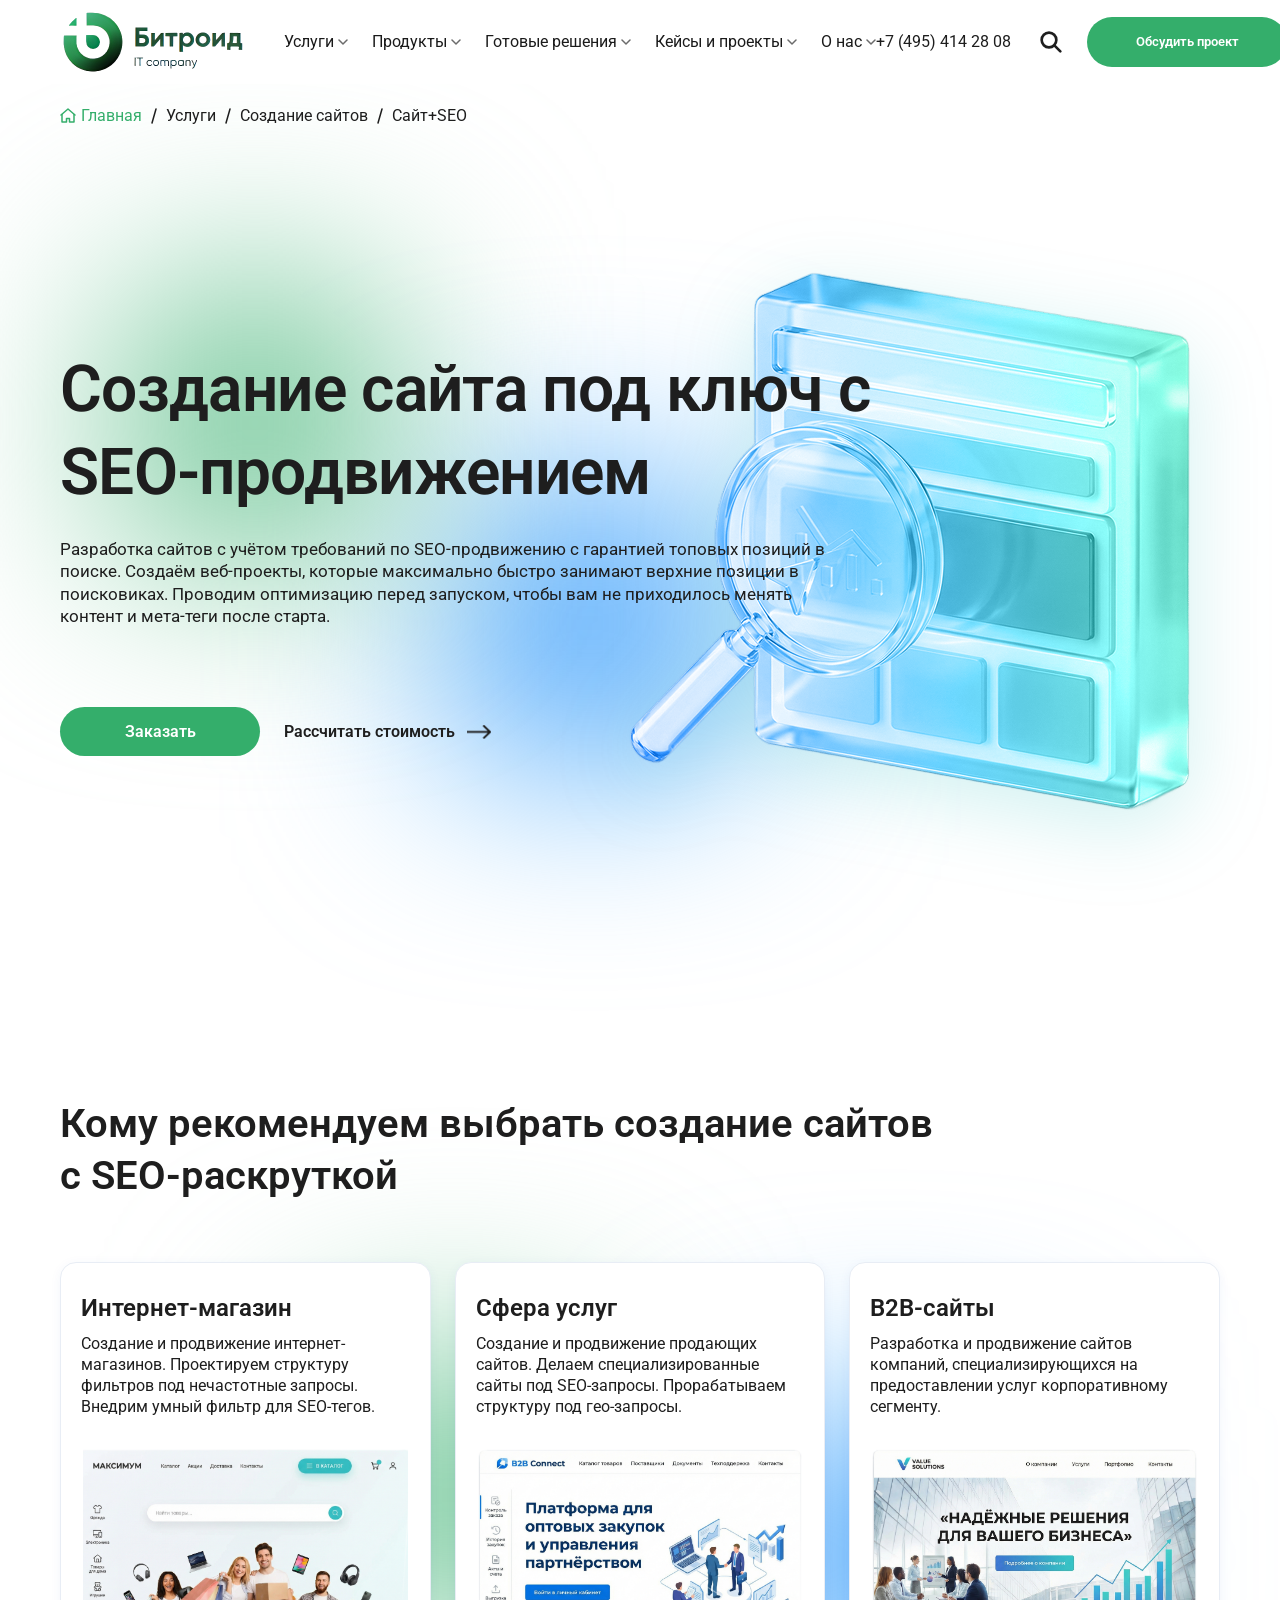
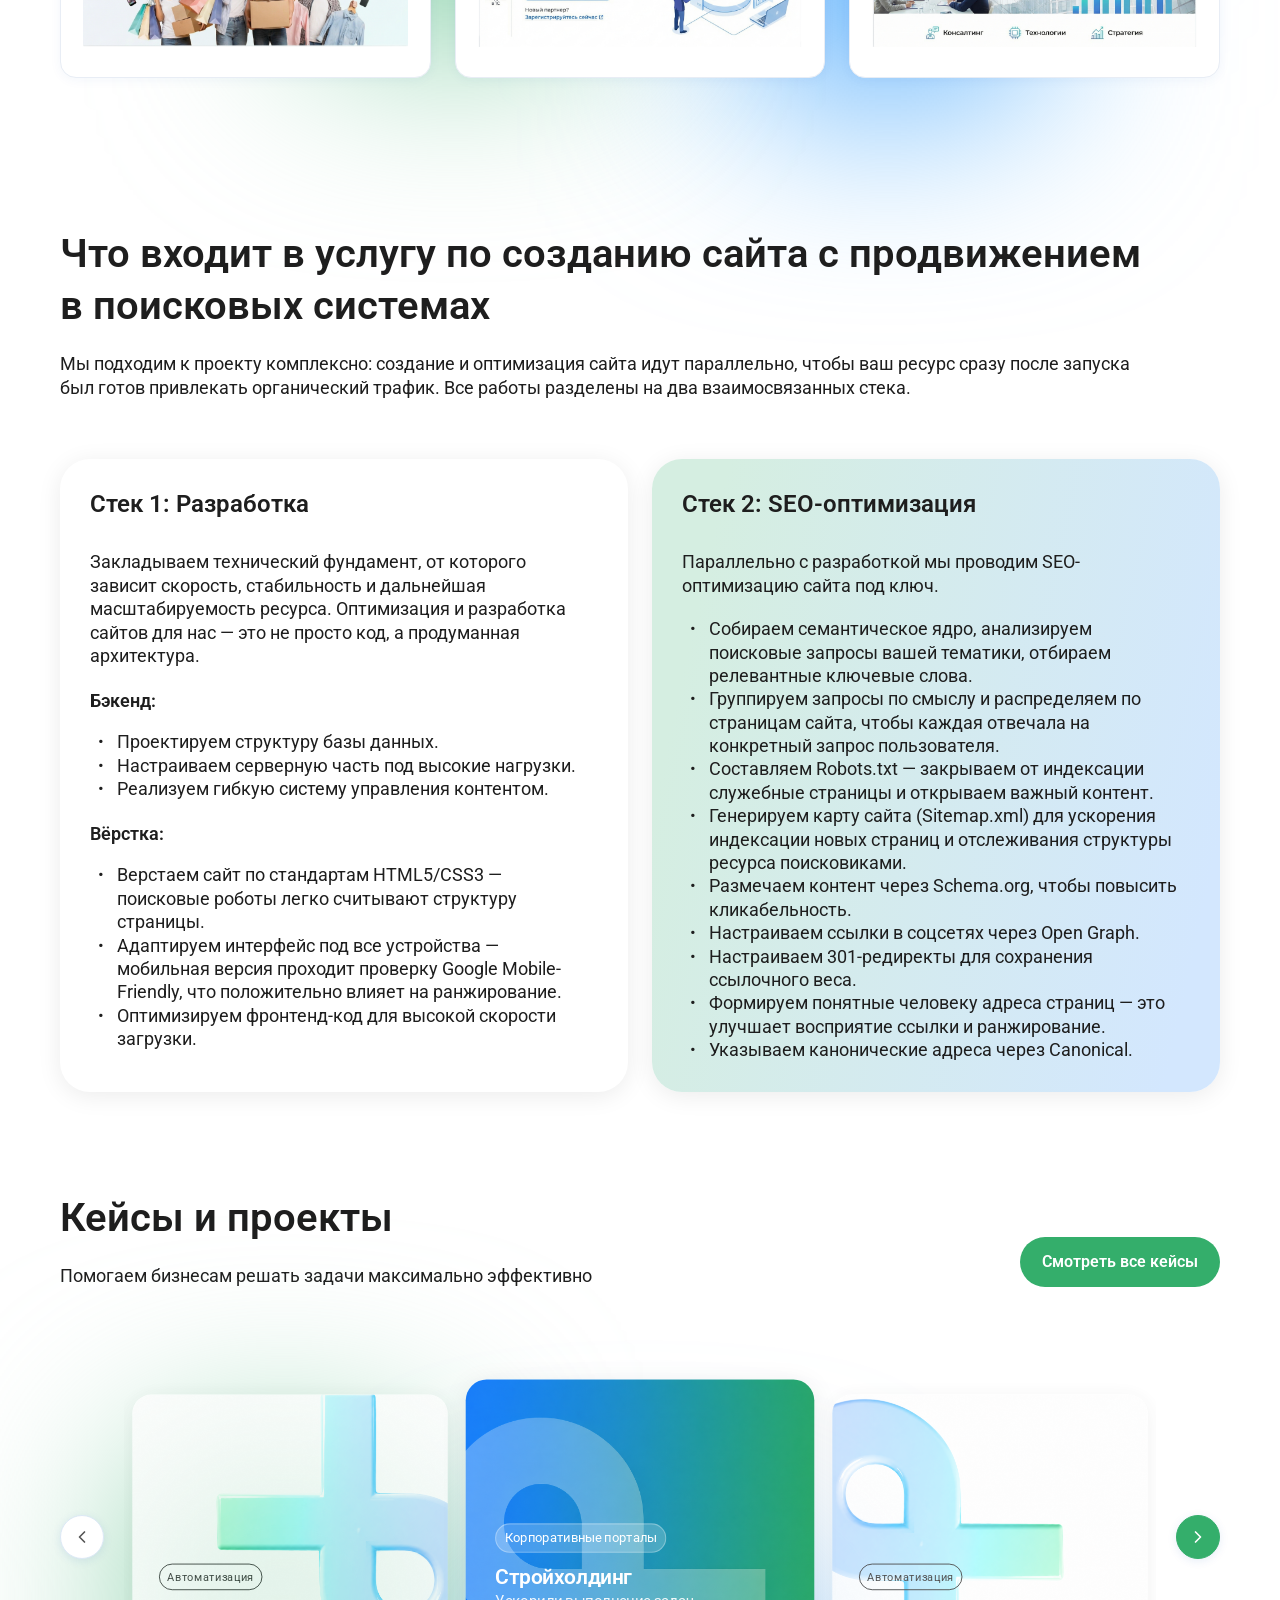
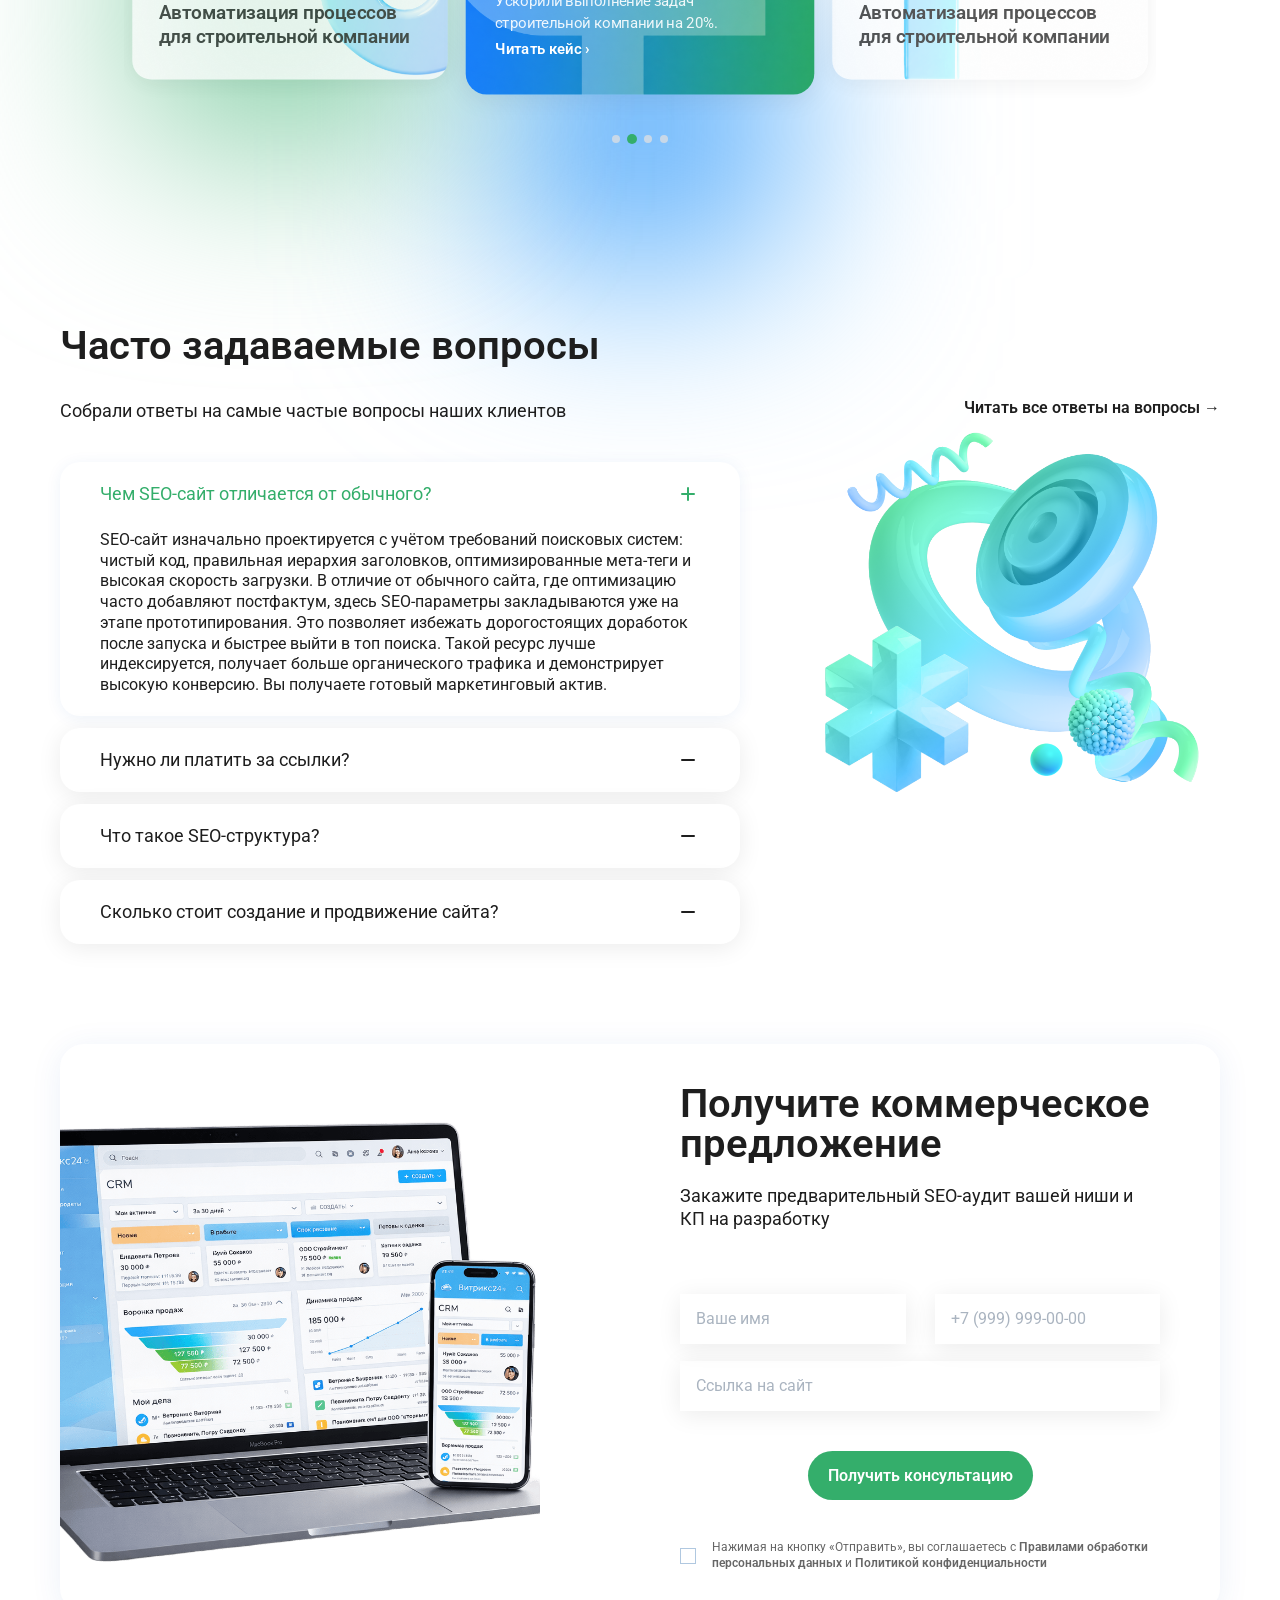
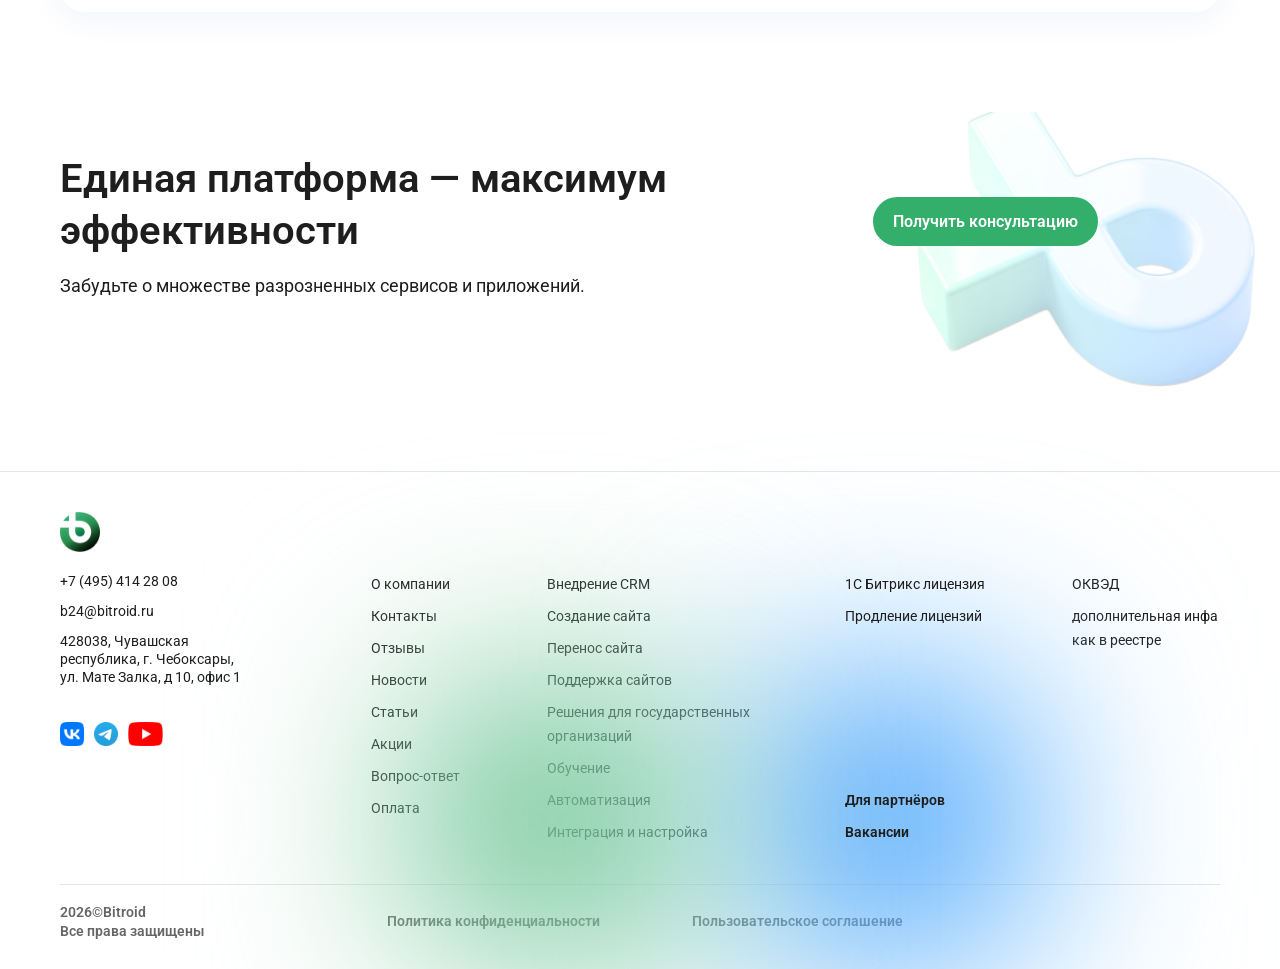
==== commit a104bd38: "responsive style-1" ====
--- a/index.html
+++ b/index.html
@@ -13,14 +13,14 @@
 </head>
 <body>
  <!--  ========== Ellipse ========== -->
-  <div class="group48__ellipse8"></div>
-  <div class="group48__ellipse9"></div>
-  <div class="group49__ellipse8"></div>
-  <div class="group49__ellipse9"></div>
-  <div class="group56__ellipse8"></div>
-  <div class="group56__ellipse9"></div>
-  <div class="group52__ellipse8"></div>
-  <div class="group52__ellipse9"></div>
+  <div class="group group__ellipse8 group48__ellipse8"></div>
+  <div class="group group__ellipse9 group48__ellipse9"></div>
+  <div class="group group__ellipse8 group49__ellipse8"></div>
+  <div class="group group__ellipse9 group49__ellipse9"></div>
+  <div class="group group__ellipse8 group56__ellipse8"></div>
+  <div class="group group__ellipse9 group56__ellipse9"></div>
+  <div class="group group__ellipse8 group52__ellipse8"></div>
+  <div class="group group__ellipse9 group52__ellipse9"></div>
 
   <!-- ========== HEADER ========== -->
   <header class="header" role="banner">
--- a/css/main.css
+++ b/css/main.css
@@ -150,104 +150,59 @@
 
 .group {
   position: absolute;
-  /* width: 300px;
-  height: 300px; */
-}
-
-.group48__ellipse9 {
-  position: absolute;
-  top: 273px;
-  left: 105px;
   width: 300px;
   height: 300px;
-  background: radial-gradient(circle, #34AE6B 0%, #D5EEE1 100%, transparent 100%);
   border-radius: 20px;
   z-index: 0;
   filter: blur(100px);
 }
 
+.group__ellipse8 {
+  background: radial-gradient(circle, #2587F9 0%, #A0E0FF 100%, transparent 100%);
+}
+
+.group__ellipse9 {
+  background: radial-gradient(circle, #34AE6B 0%, #D5EEE1 100%, transparent 100%);
+}
+
+.group48__ellipse9 {
+  top: 273px;
+  left: 105px;
+}
+
 .group48__ellipse8 {
-  position: absolute;
   top:473px;
   left: 440px;
-  width: 300px;
-  height: 300px;
-  background: radial-gradient(circle, #2587F9 0%, #A0E0FF 100%, transparent 100%);
-  border-radius: 20px;
-  z-index: 0;
-  filter: blur(100px);
 }
 
 .group49__ellipse9 {
-  position: absolute;
   top: 1345px;
   left: 305px;
-  width: 300px;
-  height: 300px;
-  background: radial-gradient(circle, #34AE6B 0%, #D5EEE1 100%, transparent 100%);
-  border-radius: 20px;
-  z-index: 0;
-  filter: blur(100px);
 }
 
 .group49__ellipse8 {
-  position: absolute;
   top: 1407px;
   left: 738px;
-  width: 300px;
-  height: 300px;
-  background: radial-gradient(circle, #2587F9 0%, #A0E0FF 100%, transparent 100%);
-  border-radius: 20px;
-  z-index: 0;
-  filter: blur(100px);
 }
 
 .group56__ellipse9 {
-  position: absolute;
   top: 3052px;
   left: 134px;
-  width: 300px;
-  height: 300px;
-  background: radial-gradient(circle, #34AE6B 0%, #D5EEE1 100%, transparent 100%);
-  border-radius: 20px;
-  z-index: 0;
-  filter: blur(100px);
 }
 
 .group56__ellipse8 {
-  position: absolute;
   top: 3178px;
   left: 494px;
-  width: 300px;
-  height: 300px;
-  background: radial-gradient(circle, #2587F9 0%, #A0E0FF 100%, transparent 100%);
-  border-radius: 20px;
-  z-index: 0;
-  filter: blur(100px);
 }
 
 .group52__ellipse9 {
-  position: absolute;
   top: 5469px;
   left: 402px;
-  width: 300px;
-  height: 300px;
-  background: radial-gradient(circle, #34AE6B 0%, #D5EEE1 100%, transparent 100%);
-  border-radius: 20px;
-  z-index: 0;
-  filter: blur(100px);
 }
 
 .group52__ellipse8 {
-  position: absolute;
   top: 5469px;
   left: 739px;
-  width: 300px;
-  height: 300px;
-  background: radial-gradient(circle, #2587F9 0%, #A0E0FF 100%, transparent 100%);
-  border-radius: 20px;
-  z-index: 0;
-  filter: blur(100px);
 }
 /* ==========================================================================
    COMPONENT: Header
@@ -666,9 +621,19 @@
 }
 
 /* --------------------------------------------------------------------------
-   RESPONSIVE — Tablet ≤ 1024px
-   -------------------------------------------------------------------------- */
-@media (max-width: 1024px) {
+   RESPONSIVE — Tablet ≤ 1300px
+   -------------------------------------------------------------------------- */
+
+  @media (max-width: 1300px) {
+    .mobile-nav {
+      display: block;
+    }
+  }
+
+/* --------------------------------------------------------------------------
+   RESPONSIVE — Tablet ≤ 1200px
+   -------------------------------------------------------------------------- */
+@media (max-width: 1200px) {
   .header {
     height: 84px;
   }
@@ -696,10 +661,6 @@
     display: flex;
   }
 
-  .mobile-nav {
-    display: block;
-  }
-
   .header__actions {
     margin-left: auto;
     gap: 16px;
@@ -708,6 +669,55 @@
   .header__search-btn {
     margin-right: 0;
   }
+
+  .group {
+    position: absolute;
+    width: 190px;
+    height: 190px;
+    border-radius: 20px;
+    z-index: 0;
+    filter: blur(100px);
+  }
+ 
+  .group48__ellipse9 {
+    top: 199px;
+    left: 68px;
+  }
+
+  .group48__ellipse8 {
+    top: 381px;
+    left: 207px;
+  }
+
+  .group49__ellipse9 {
+    top: 1034px;
+    left: 166px;
+  }
+
+  .group49__ellipse8 {
+    top: 1149px;
+    left: 409px;
+  }
+
+  .group56__ellipse9 {
+    top: 2448px;
+    left: 98px;
+  }
+
+  .group56__ellipse8 {
+    top: 2068px;
+    left: 463px;
+  }
+
+  .group52__ellipse9 {
+    top: 5018px;
+    left: 398px;
+  }
+
+  .group52__ellipse8 {
+    top: 5018px;
+    left: 179px;
+  }
 }
 
 /* --------------------------------------------------------------------------
@@ -735,6 +745,55 @@
   .header__actions {
     gap: 12px;
   }
+
+  .group {
+    position: absolute;
+    width: 100px;
+    height: 100px;
+    border-radius: 20px;
+    z-index: 0;
+    filter: blur(100px);
+  }
+ 
+  .group48__ellipse9 {
+    top: 110px;
+    left: 122.85px;
+  }
+
+  .group48__ellipse8 {
+    top: 257px;
+    left: 59.85px;
+  }
+
+  .group49__ellipse9 {
+    top: 1044.18px;
+    left: 204.09px;
+  }
+
+  .group49__ellipse8 {
+    top: 1044px;
+    left: 56px;
+  }
+
+  .group56__ellipse9 {
+    top: 3152px;
+    left: 65px;
+  }
+
+  .group56__ellipse8 {
+    top: 3215.14px;
+    left: 194.15px;
+  }
+
+  .group52__ellipse9 {
+    top: 4392.41px;
+    left: 73px;
+  }
+
+  .group52__ellipse8 {
+    top: 4455.55px;
+    left: 202.15px;
+  }
 }
 
 /* --------------------------------------------------------------------------
@@ -752,6 +811,55 @@
   .header__logo-img {
     width: 34px;
     height: 34px;
+  }
+
+  .group {
+    position: absolute;
+    width: 100px;
+    height: 100px;
+    border-radius: 20px;
+    z-index: 0;
+    filter: blur(100px);
+  }
+ 
+  .group48__ellipse9 {
+    top: 110px;
+    left: 122.85px;
+  }
+
+  .group48__ellipse8 {
+    top: 257px;
+    left: 59.85px;
+  }
+
+  .group49__ellipse9 {
+    top: 1044.18px;
+    left: 204.09px;
+  }
+
+  .group49__ellipse8 {
+    top: 1044px;
+    left: 56px;
+  }
+
+  .group56__ellipse9 {
+    top: 3152px;
+    left: 65px;
+  }
+
+  .group56__ellipse8 {
+    top: 3215.14px;
+    left: 194.15px;
+  }
+
+  .group52__ellipse9 {
+    top: 4392.41px;
+    left: 73px;
+  }
+
+  .group52__ellipse8 {
+    top: 4455.55px;
+    left: 202.15px;
   }
 }
 
@@ -900,7 +1008,7 @@
   width: 797px;
   max-width: calc(100% - 620px);
   flex-shrink: 0;
-  z-index: 1;
+  z-index: 2;
   position: relative;
 }
 
@@ -915,7 +1023,7 @@
 }
 
 .banner__desc {
-  font-size: 18px;
+  font-size: 17px;
   color: var(--color-text);
   line-height: 1.3;
   margin: 0 0 80px;
@@ -1021,32 +1129,27 @@
 }
 
 /* --------------------------------------------------------------------------
-   Right: illustration
-   Left edge at 857px from canvas left (1440 - 583 = 857px)
-   top: 0 aligned to banner top, overflows bottom (clipped by overflow:hidden)
+   Right: illustration — fixed size, always visible, text overlays on top
    -------------------------------------------------------------------------- */
 .banner__image {
-    position: absolute;
-    right: 0;
-    top: 0;
-    /* width: 800px; */
-    height: 800px;
-    pointer-events: none;
-    z-index: 0;
-    display: flex;
-    align-items: center;
-    justify-content: flex-start;
-    left: 784px;
-    object-fit: cover;
-    object-position: left;
+  position: absolute;
+  right: 0;
+  top: 0;
+  width: 800px;
+  height: 800px;
+  pointer-events: none;
+  z-index: 0;
+  display: flex;
+  align-items: center;
+  justify-content: flex-start;
 }
 
 .banner__image img {
-  width: 780px;
+  width: 800px;
+  height: 800px;
   max-width: none;
-  height: auto;
+  object-fit: contain;
   display: block;
-  margin-left: -30px;
   filter: drop-shadow(0 20px 40px rgba(0, 180, 180, 0.18));
 }
 
@@ -1068,21 +1171,6 @@
   .banner__title {
     font-size: 42px;
   }
-
-  .banner__image {
-    right: 0;
-    width: 50%;
-    height: 100%;
-    transform: none;
-    top: 0;
-  }
-
-  .banner__image img {
-    width: 110%;
-    height: auto;
-    max-width: none;
-    margin-left: 0;
-  }
 }
 
 /* --------------------------------------------------------------------------
@@ -1090,100 +1178,111 @@
    -------------------------------------------------------------------------- */
 @media (max-width: 768px) {
   .banner {
-    height: auto;
-    padding-top: 40px;
-    padding-bottom: 48px;
-    min-height: 400px;
+    height: 600px;
+    padding-top: 48px;
+    padding-bottom: 0;
+    min-height: unset;
+    overflow: hidden;
   }
 
   .banner__content {
-    max-width: 58%;
+    max-width: 100%;
     width: auto;
     position: relative;
     z-index: 2;
   }
 
   .banner__title {
-    font-size: 32px;
+    font-size: 42px;
     line-height: 1.15;
+    width: auto;
+    margin-bottom: 16px;
   }
 
   .banner__desc {
-    font-size: 13px;
-    line-height: 1.6;
+    font-size: 16px;
+    line-height: 1.5;
     max-width: 100%;
+    width: auto;
+    margin-bottom: 40px;
   }
 
   .banner__image {
-    right: -40px;
+    right: 0;
     top: 0;
-    bottom: 0;
-    width: 45%;
-    height: 100%;
-    transform: none;
+    width: 600px;
+    height: 600px;
     z-index: 1;
   }
 
   .banner__image img {
-    width: 100%;
-    height: auto;
-    max-width: none;
-  }
-}
-
-/* --------------------------------------------------------------------------
-   RESPONSIVE — Mobile 480px
+    width: 600px;
+    height: 600px;
+  }
+}
+
+/* --------------------------------------------------------------------------
+   RESPONSIVE — Mobile 360px
    -------------------------------------------------------------------------- */
 @media (max-width: 480px) {
   .banner {
-    height: auto;
+    height: 545px;
     padding-top: 32px;
-    padding-bottom: 32px;
+    padding-bottom: 0;
     min-height: unset;
+    overflow: hidden;
   }
 
   .banner__content {
     max-width: 100%;
     width: 100%;
     text-align: center;
+    position: relative;
+    z-index: 2;
   }
 
   .banner__title {
-    font-size: 28px;
+    font-size: 24px;
     line-height: 1.2;
+    width: auto;
+    margin-bottom: 16px;
   }
 
   .banner__desc {
-    font-size: 13px;
+    font-size: 14px;
+    line-height: 1.5;
     max-width: 100%;
+    width: auto;
+    margin-bottom: 24px;
+    text-align: center;
   }
 
   .banner__actions {
     flex-direction: column;
     align-items: center;
-    gap: var(--spacing-md);
-  }
-
-  .btn-pill {
+    gap: 12px;
+  }
+
+  .banner__actions .btn-pill {
     width: 100%;
     max-width: 280px;
   }
 
   .banner__image {
-    position: static;
-    width: 100%;
-    height: auto;
-    right: auto;
-    justify-content: center;
-    pointer-events: auto;
-    margin-top: 24px;
+    position: absolute;
+    right: 50%;
+    transform: translateX(50%);
+    top: auto;
+    bottom: -60px;
+    width: 450px;
+    height: 450px;
+    z-index: 1;
+    opacity: 0.5;
   }
 
   .banner__image img {
-    width: 85%;
-    height: auto;
-    max-width: 300px;
-    margin: 0 auto;
+    width: 450px;
+    height: 450px;
   }
 }
 
@@ -2615,41 +2714,193 @@
    768px
    -------------------------------------------------------------------------- */
 @media (max-width: 768px) {
+  .footer {
+    padding: 40px 30px 0;
+  }
+
+  /* Top section: info row (col1 + col5) then nav row (col2+col3+col4) */
   .footer__top {
+    display: grid;
     grid-template-columns: 1fr 1fr;
-    gap: 28px 20px;
-  }
-
-  .footer__col--info {
+    grid-template-rows: auto auto;
+    gap: 32px 20px;
+  }
+
+  /* Col1 (contacts+socials) — top-left */
+  .footer__col__1 {
+    grid-column: 1;
+    grid-row: 1;
+    width: auto;
+    margin-right: 0;
+  }
+
+  /* Col5 (ОКВЭД) — top-right */
+  .footer__col__5 {
+    grid-column: 2;
+    grid-row: 1;
+    width: auto;
+  }
+
+  /* Col2 (О компании) — bottom-left */
+  .footer__col__2 {
+    grid-column: 1;
+    grid-row: 2;
+    width: auto;
+    margin-right: 0;
+  }
+
+  /* Col3 (Услуги) — bottom-center */
+  .footer__col__3 {
+    grid-column: 2;
+    grid-row: 2;
+    width: auto;
+    margin-right: 0;
+  }
+
+  /* Col4 (Лицензии+Партнёры) — bottom-right, new row */
+  .footer__col__4 {
     grid-column: 1 / -1;
+    grid-row: 3;
+    width: auto;
+    margin-right: 0;
+    position: static;
+    display: flex;
+    gap: 40px;
+  }
+
+  .footer__col__4__top,
+  .footer__col__4__bottom {
+    position: static;
+  }
+
+  .footer__bottom {
+    flex-wrap: wrap;
+    gap: 8px 24px;
+  }
+
+  .footer__copy {
+    margin-right: 0;
+    flex-basis: 100%;
+  }
+
+  .footer__legal {
+    gap: 24px;
+  }
+}
+
+/* --------------------------------------------------------------------------
+   360px
+   -------------------------------------------------------------------------- */
+@media (max-width: 480px) {
+  .footer {
+    padding: 32px 20px 0;
+  }
+
+  /* Top info row: contacts left, socials right */
+  .footer__top {
+    display: flex;
+    flex-direction: column;
+    gap: 24px;
+  }
+
+  /* Col1: contacts left + socials right in a row */
+  .footer__col__1 {
+    width: auto;
+    margin-right: 0;
     display: grid;
-    grid-template-columns: auto 1fr;
-    gap: 0 32px;
+    grid-template-columns: 1fr auto;
+    gap: 0 16px;
     align-items: start;
   }
 
-  .footer__logo { grid-row: 1; }
-  .footer__contacts { grid-row: 2; }
-  .footer__socials { grid-row: 3; }
-}
-
-/* --------------------------------------------------------------------------
-   480px
-   -------------------------------------------------------------------------- */
-@media (max-width: 480px) {
+  .footer__contacts {
+    grid-column: 1;
+    grid-row: 1;
+  }
+
+  .footer__socials {
+    grid-column: 2;
+    grid-row: 1;
+    flex-direction: column;
+    gap: 8px;
+  }
+
+  /* Col5 (ОКВЭД) — full width below col1 */
+  .footer__col__5 {
+    width: auto;
+    order: 2;
+  }
+
+  /* Nav columns: col3 left, col2 right in a 2-col grid */
+  .footer__col__2 {
+    width: auto;
+    margin-right: 0;
+    order: 4;
+  }
+
+  .footer__col__3 {
+    width: auto;
+    margin-right: 0;
+    order: 3;
+  }
+
+  /* Wrap col2+col3 in a row — use a wrapper approach via order + flex */
+  /* Col4 below the nav pair */
+  .footer__col__4 {
+    width: auto;
+    margin-right: 0;
+    position: static;
+    order: 5;
+    display: flex;
+    gap: 40px;
+  }
+
+  .footer__col__4__top,
+  .footer__col__4__bottom {
+    position: static;
+  }
+
+  /* Make col3 and col2 sit side by side */
   .footer__top {
+    display: grid;
     grid-template-columns: 1fr 1fr;
-    gap: 24px 16px;
-  }
-
-  .footer__col--info {
-    grid-template-columns: 1fr;
-  }
-
+    grid-template-rows: auto auto auto auto;
+  }
+
+  .footer__col__1 {
+    grid-column: 1 / -1;
+    grid-row: 1;
+  }
+
+  .footer__col__5 {
+    grid-column: 1 / -1;
+    grid-row: 2;
+  }
+
+  .footer__col__3 {
+    grid-column: 1;
+    grid-row: 3;
+  }
+
+  .footer__col__2 {
+    grid-column: 2;
+    grid-row: 3;
+  }
+
+  .footer__col__4 {
+    grid-column: 1 / -1;
+    grid-row: 4;
+  }
+
+  /* Bottom bar: stacked */
   .footer__bottom {
     flex-direction: column;
     align-items: flex-start;
-    gap: 12px;
+    gap: 8px;
+  }
+
+  .footer__copy {
+    margin-right: 0;
   }
 
   .footer__legal {
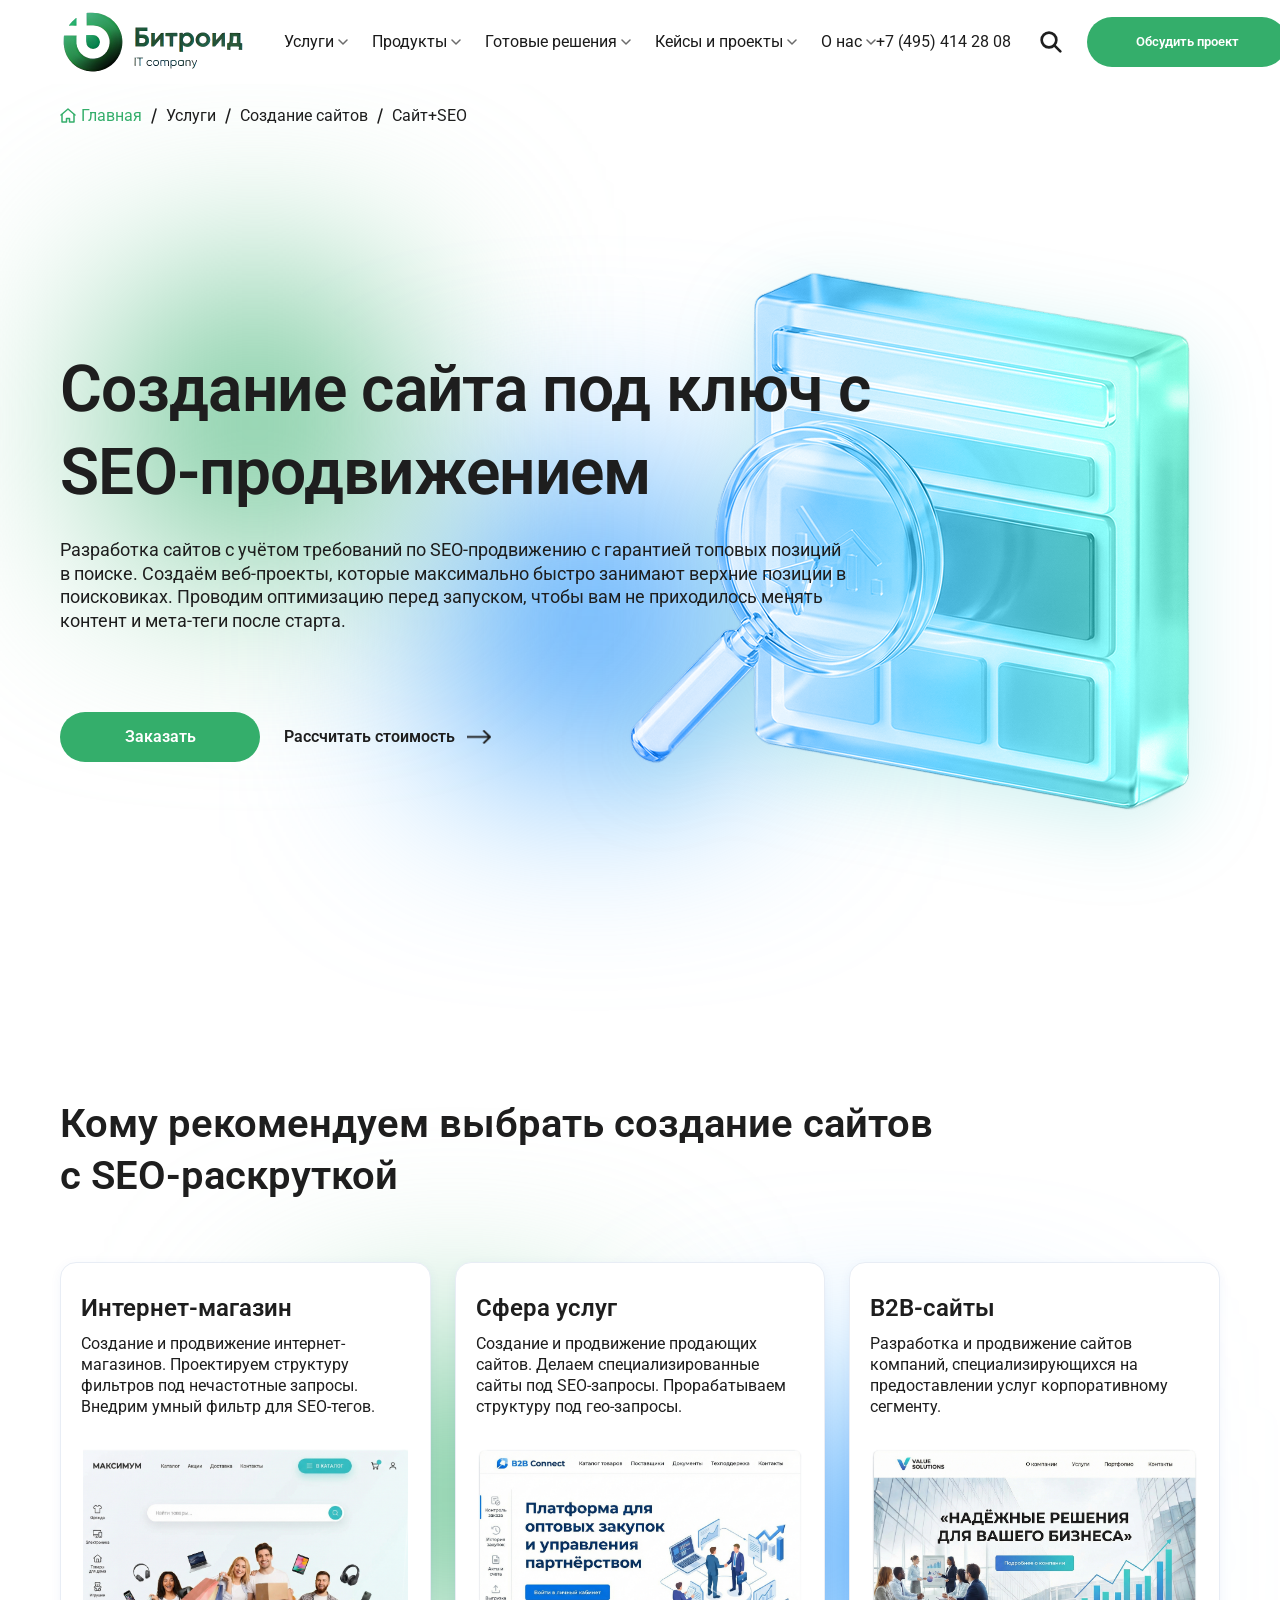
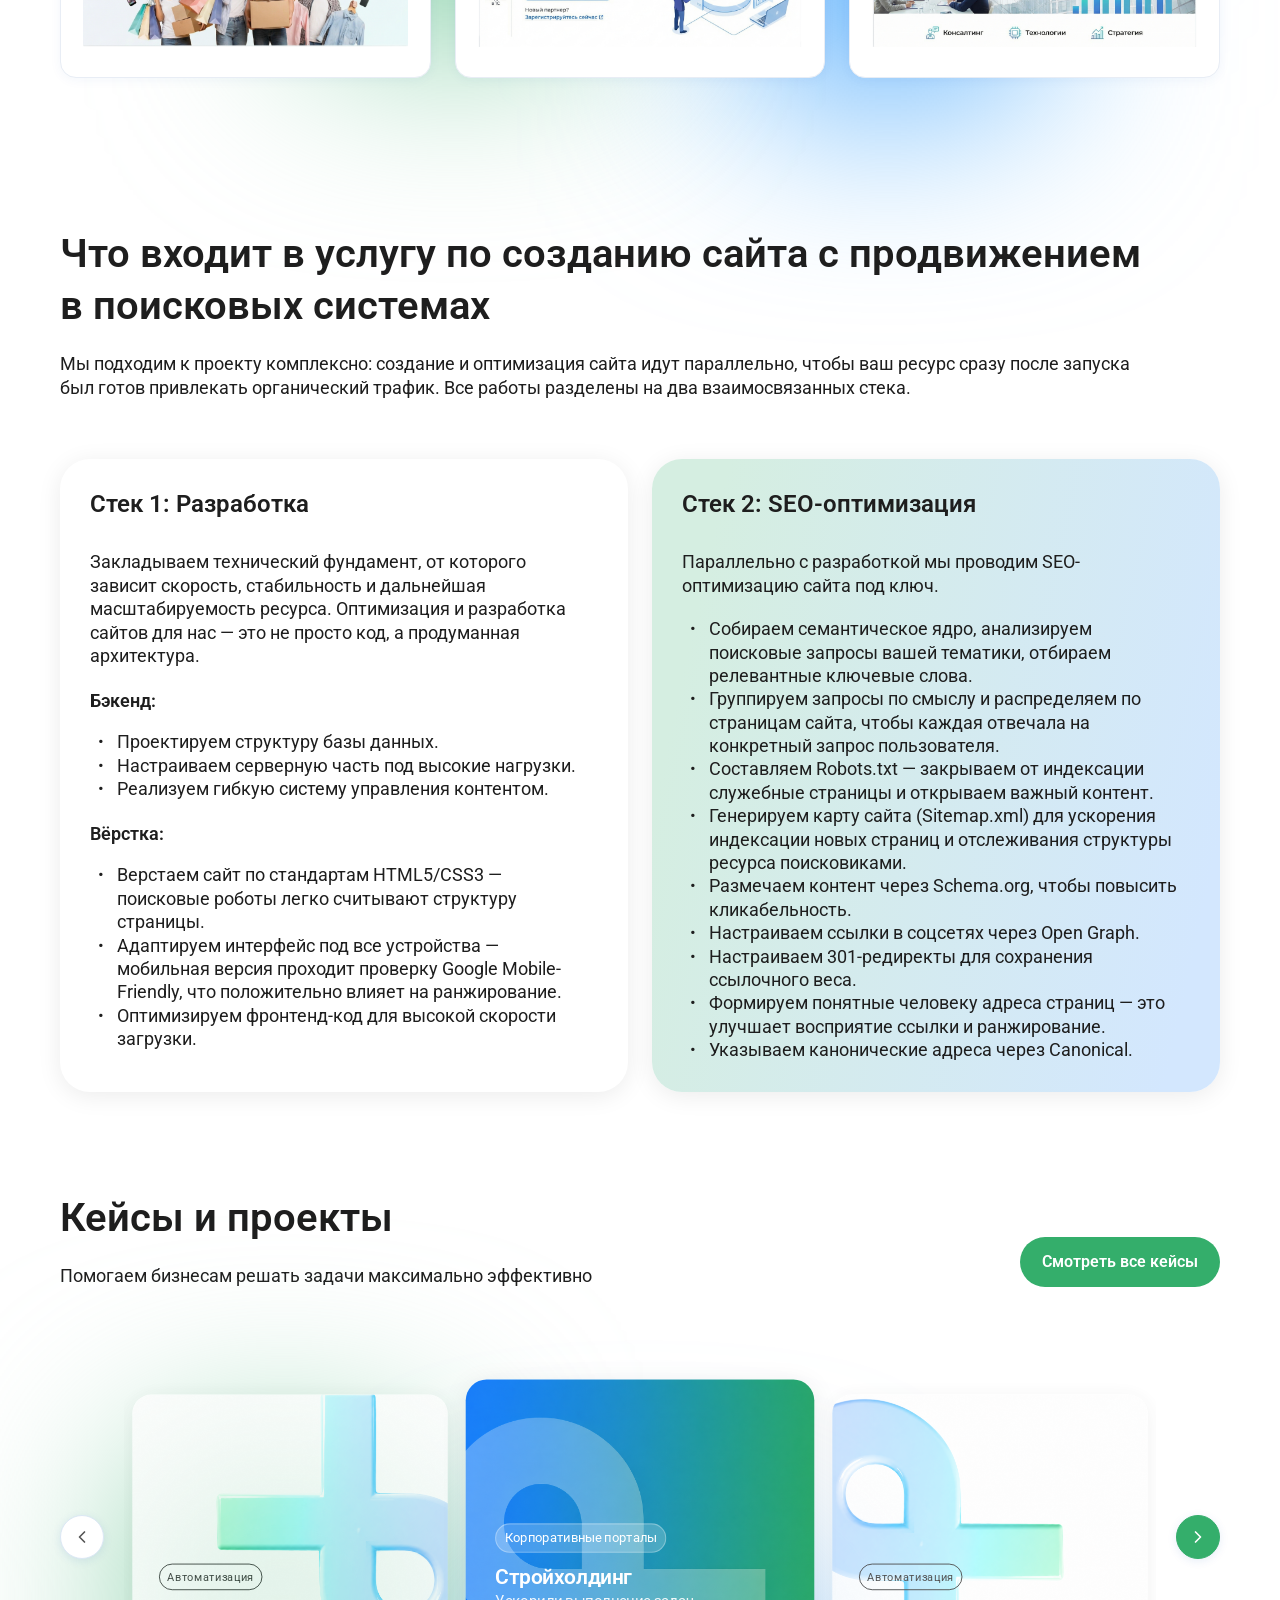
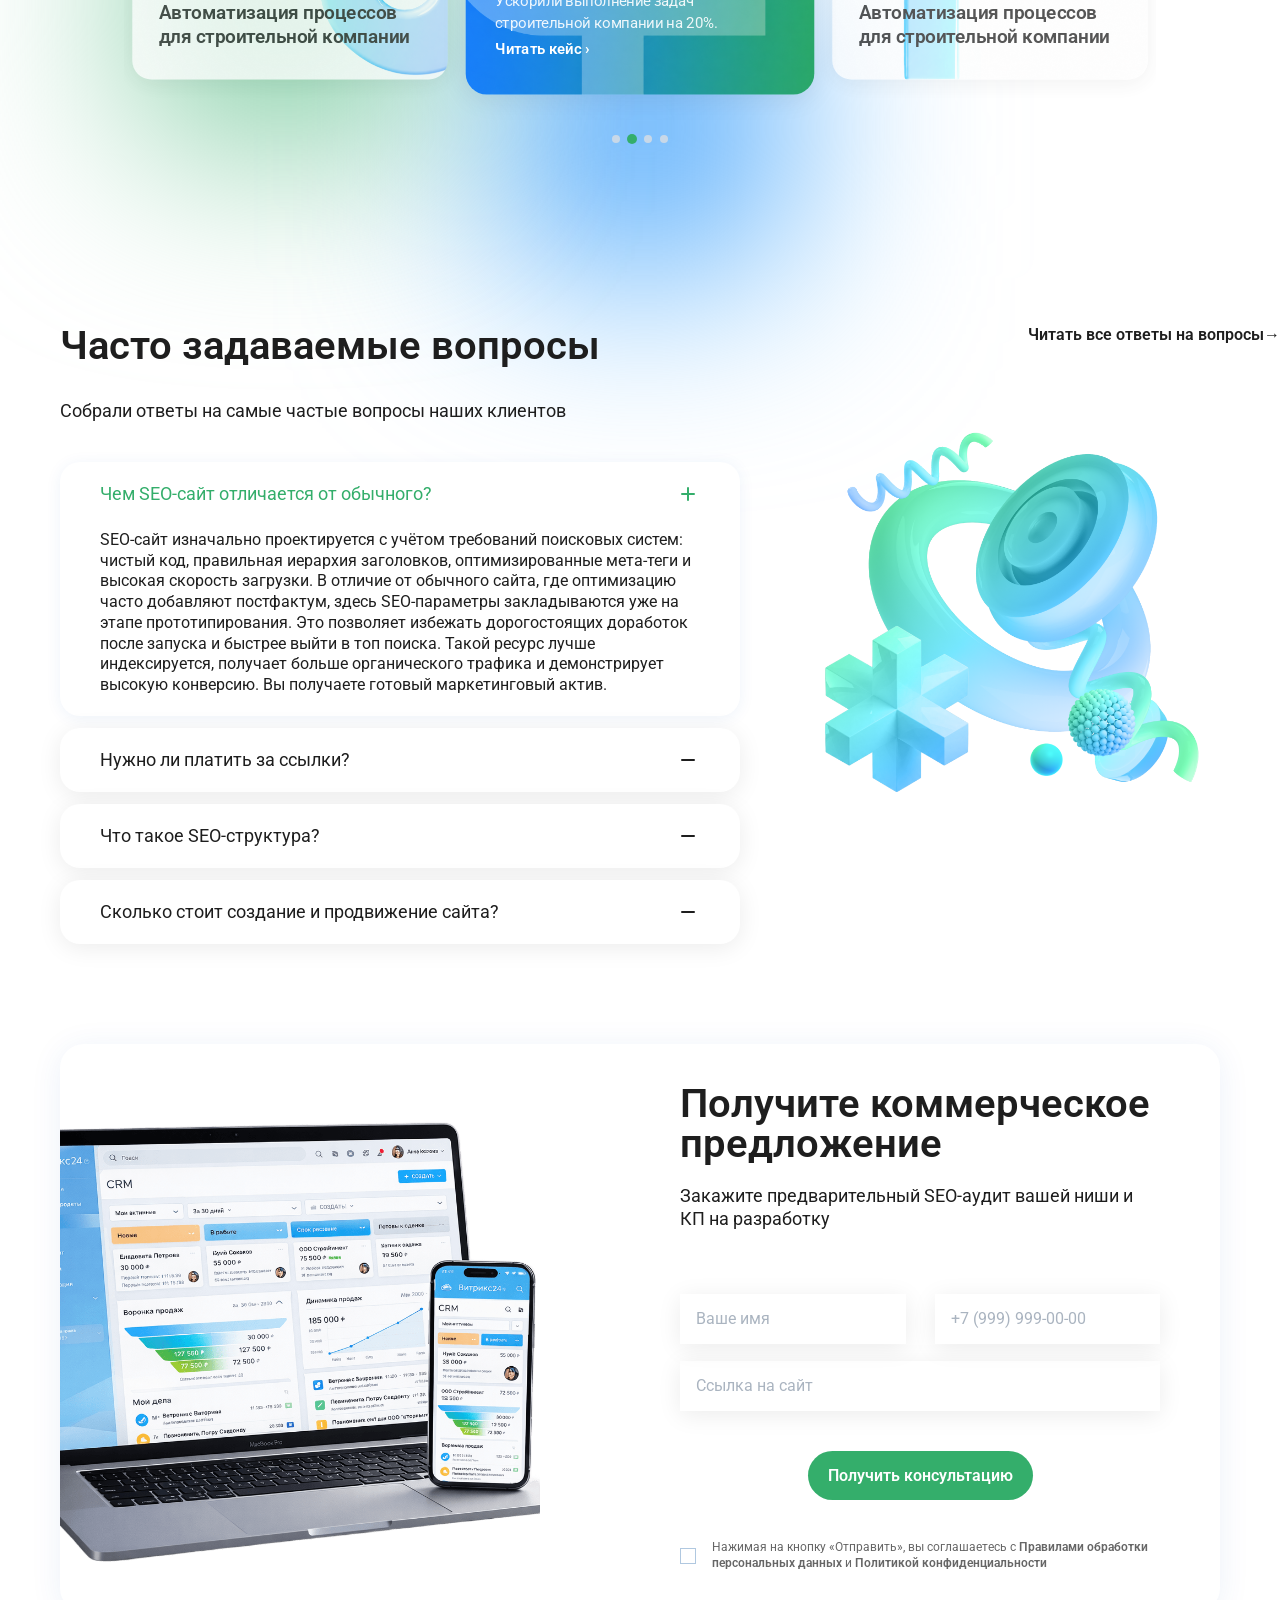
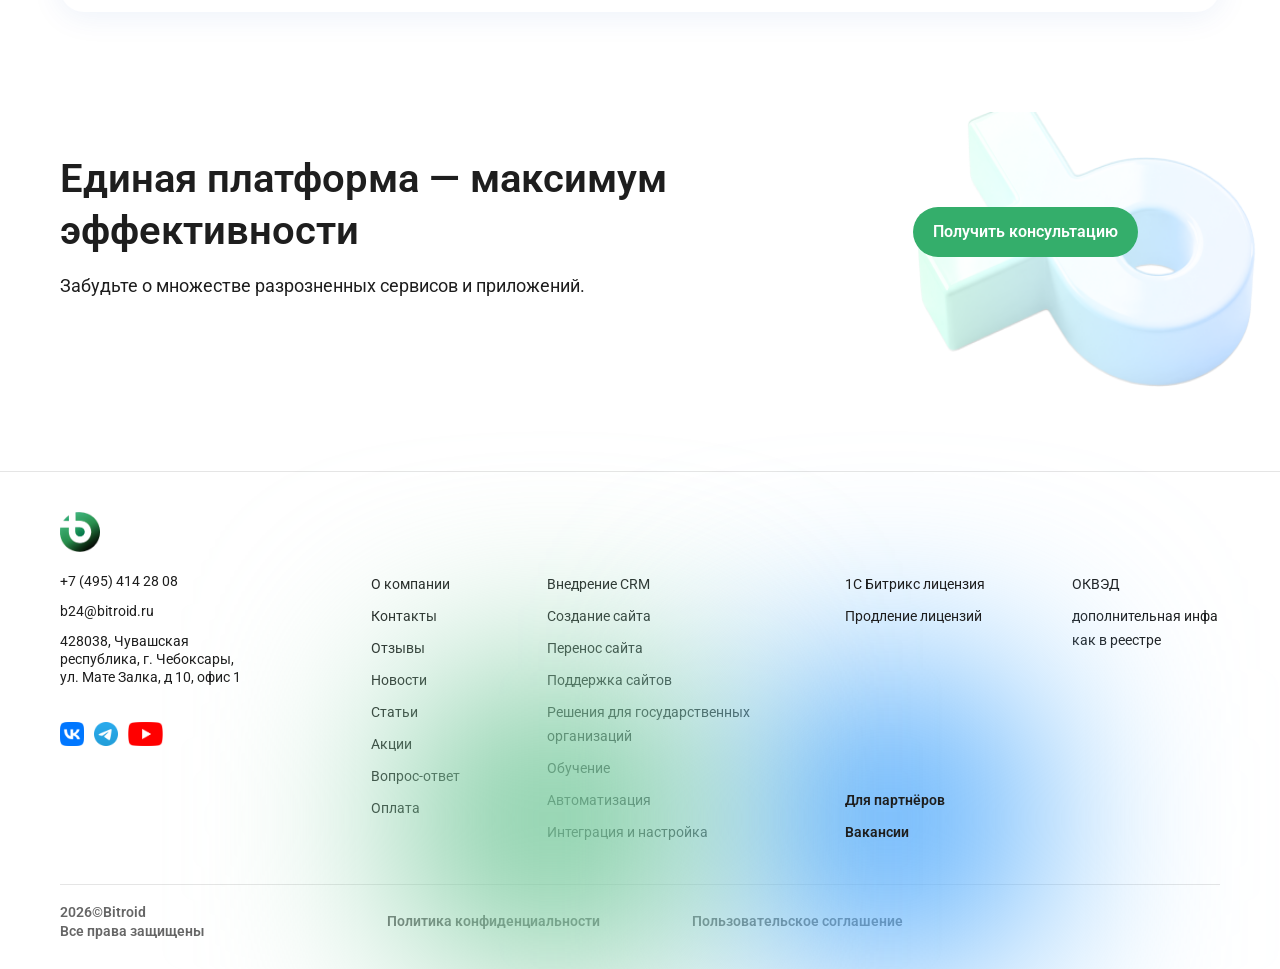
==== commit 4189a21d: "responsive style-3" ====
--- a/index.html
+++ b/index.html
@@ -503,11 +503,11 @@
           <!-- Illustration (desktop only) -->
           <div class="faq__illustration" aria-hidden="true">
             <img src="img/FAQ.png" alt="" loading="lazy">
-             <a href="#" class="faq__all-link faq__all-link--desktop">Читать все ответы на вопросы <span aria-hidden="true">→</span></a>
-          </div>
-
-        </div>
-
+          </div>
+
+        </div>
+
+        <a href="#" class="faq__all-link faq__all-link--desktop">Читать все ответы на вопросы <span aria-hidden="true">→</span></a>
         <a href="#" class="faq__all-link faq__all-link--mobile">Читать все ответы на вопросы <span aria-hidden="true">→</span></a>
 
       </div>
@@ -562,12 +562,11 @@
           <div class="prefooter__text">
             <h2 class="prefooter__title">Единая платформа — максимум эффективности</h2>
             <p class="prefooter__lead">Забудьте о множестве разрозненных сервисов и приложений.</p>
-            
           </div>
           <div class="prefooter__image" aria-hidden="true">
             <img src="img/pre-footer-image.png" alt="">
-            <a href="#contact" class="btn-pill prefooter__btn">Получить консультацию</a>
-          </div>
+          </div>
+          <a href="#contact" class="btn-pill prefooter__btn">Получить консультацию</a>
         </div>
       </div>
     </section>
--- a/css/main.css
+++ b/css/main.css
@@ -670,6 +670,12 @@
     margin-right: 0;
   }
 
+  .banner__image {
+    width: 600px;
+    height: 600px;
+    z-index: 0;
+  }
+
   .group {
     position: absolute;
     width: 190px;
@@ -1008,7 +1014,7 @@
   width: 797px;
   max-width: calc(100% - 620px);
   flex-shrink: 0;
-  z-index: 2;
+  z-index: 1;
   position: relative;
 }
 
@@ -1023,7 +1029,7 @@
 }
 
 .banner__desc {
-  font-size: 17px;
+  font-size: 18px;
   color: var(--color-text);
   line-height: 1.3;
   margin: 0 0 80px;
@@ -1095,6 +1101,7 @@
   min-width: 200px;
 }
 
+
 .btn-pill:hover {
   background-color: var(--color-primary-dark);
   color: #ffffff;
@@ -1170,7 +1177,58 @@
 
   .banner__title {
     font-size: 42px;
-  }
+    width: 524px;
+  }
+
+  .banner__desc {
+    width: 524px;
+    font-size: 16px;
+  }
+
+  .banner__image {
+    width: 600px;
+    height: 600px;
+    z-index: 0;
+  }
+
+  .banner__image img {
+    width: 600px;
+    height: 600px;
+    max-width: none;
+    object-fit: contain;
+    display: block;
+    filter: drop-shadow(0 20px 40px rgba(0, 180, 180, 0.18));
+  }
+
+  
+  .banner__image img {
+    width: 600px;
+    height: 600px;
+    object-fit: contain;
+  }
+
+  .faq {
+    padding: 72px 0 56px;
+  }
+
+  .faq__title { font-size: 28px; }
+
+  .faq__all-link--desktop { display: none; }
+  .faq__all-link--mobile  { display: inline-flex; margin-top: 28px; }
+
+  .faq__body {
+    grid-template-columns: 1fr !important;
+    gap: 0;
+  }
+
+  .faq__illustration { display: none; }
+
+  .contact__card {
+    grid-template-columns: 1fr !important;
+    border-radius: 20px;
+  }
+
+  .contact__image { display: none; }
 }
 
 /* --------------------------------------------------------------------------
@@ -1189,7 +1247,7 @@
     max-width: 100%;
     width: auto;
     position: relative;
-    z-index: 2;
+    z-index: 1;
   }
 
   .banner__title {
@@ -1212,7 +1270,7 @@
     top: 0;
     width: 600px;
     height: 600px;
-    z-index: 1;
+    z-index: 0;
   }
 
   .banner__image img {
@@ -1226,11 +1284,11 @@
    -------------------------------------------------------------------------- */
 @media (max-width: 480px) {
   .banner {
-    height: 545px;
-    padding-top: 32px;
-    padding-bottom: 0;
-    min-height: unset;
-    overflow: hidden;
+    height: auto;
+    min-height: 545px;
+    padding-top: 80px;
+    overflow: visible;
+    position: relative;
   }
 
   .banner__content {
@@ -1238,7 +1296,7 @@
     width: 100%;
     text-align: center;
     position: relative;
-    z-index: 2;
+    z-index: 10;
   }
 
   .banner__title {
@@ -1253,37 +1311,46 @@
     line-height: 1.5;
     max-width: 100%;
     width: auto;
-    margin-bottom: 24px;
+    margin-bottom: 0;
     text-align: center;
   }
 
   .banner__actions {
+    position: relative;
+    z-index: 10;
     flex-direction: column;
     align-items: center;
     gap: 12px;
+    padding: 0 62px;
+    margin-top: 104px;
   }
 
   .banner__actions .btn-pill {
-    width: 100%;
-    max-width: 280px;
+    /* width: 100%; */
+    max-width: none;
   }
 
   .banner__image {
     position: absolute;
-    right: 50%;
-    transform: translateX(50%);
-    top: auto;
-    bottom: -60px;
-    width: 450px;
+    left: 45%;
+    transform: translateX(-50%);
+    top: 168px;
+    width: calc(100% - 40px);
+    max-width: 450px;
     height: 450px;
-    z-index: 1;
-    opacity: 0.5;
-  }
-
-  .banner__image img {
-    width: 450px;
-    height: 450px;
-  }
+    aspect-ratio: 1;
+    z-index: 0;
+    opacity: 1;
+  }
+
+  .banner__image img {  
+    right: 0;
+    top: 0;
+    width: 100%;
+    height: 100%;
+    object-fit: contain;
+  }
+  
 }
 
 /* ==========================================================================
@@ -1986,6 +2053,10 @@
   .cases__card-title { font-size: 17px; }
 
   .cases__arrow { display: none; }
+
+  .cases__header {
+    padding-left: 60px;
+  }
 }
 
 /* --------------------------------------------------------------------------
@@ -2050,9 +2121,14 @@
   font-size: 16px;
   line-height: 1.1;
   letter-spacing: 0%;
-  position:absolute;
-  top:0px;
-  right:0px;
+  display: none;
+}
+
+.faq__all-link--desktop {
+  position: absolute;
+  top: 0px;
+  right: 0px;
+  display: inline-flex;
 }
 
 .faq__all-link:hover { color: var(--color-primary-dark); }
@@ -2071,7 +2147,7 @@
 
 .faq__illustration {
   position: sticky;
-  top: 100px;
+  /* top: 100px; */
 }
 
 .faq__illustration img {
@@ -2188,6 +2264,31 @@
   color:#1E1E1E;
   margin:0px;
 
+}
+
+/* --------------------------------------------------------------------------
+   1200px — illustration hidden, link moves below accordion
+   -------------------------------------------------------------------------- */
+@media (max-width: 1200px) {
+  .faq__body {
+    grid-template-columns: 1fr;
+    gap: 0;
+  }
+
+  .faq__illustration { 
+    display: none; 
+  }
+
+  .faq__all-link--desktop { 
+    position: static;
+    display: inline-flex;
+    margin-top: 28px;
+    color: #34AE6B;
+  }
+
+  .faq__all-link--mobile { 
+    display: none; 
+  }
 }
 
 /* --------------------------------------------------------------------------
@@ -2471,11 +2572,13 @@
   display: flex;
   justify-content: space-between;
   gap: 40px;
+  position: relative;
 }
 
 .prefooter__text {
   max-width: 648px;
   margin-top: 41px;
+  position: relative;
 }
 
 .prefooter__title {
@@ -2493,6 +2596,7 @@
 font-family: "Roboto";
 color: #1E1E1E;
 line-height: 1;
+margin: 0;
 }
 
 .prefooter__image {
@@ -2511,22 +2615,96 @@
   opacity: 1;
   border-radius: 60px;
   padding: 16px 20px;
-  position:absolute;
-  top:85px;
-  right:162.5px;
-}
-/* --------------------------------------------------------------------------
-   768px
-   -------------------------------------------------------------------------- */
+  display: inline-flex;
+  align-items: center;
+  justify-content: center;
+  min-width: 216px;
+  height: 50px;
+}
+
+/* Desktop: button positioned over image */
+@media (min-width: 1025px) {
+  .prefooter__btn {
+    position: absolute;
+    top: 95px;
+    right: 122px;
+    z-index: 10;
+  }
+}
+
+/* --------------------------------------------------------------------------
+   1024px and below: button below text, image as background
+   -------------------------------------------------------------------------- */
+@media (max-width: 1024px) {
+  .prefooter__inner {
+    flex-direction: column;
+    align-items: flex-start;
+    position: relative;
+  }
+
+  .prefooter__btn {
+    position: relative;
+    margin-top: 40px;
+    align-self: flex-start;
+    z-index: 10;
+  }
+  
+  .prefooter__lead {
+    margin: 0 0 0 0;
+  }
+  
+  .prefooter__image {
+    position: absolute;
+    bottom: -40px;
+    right: 0;
+    width: 60%;
+    max-width: 500px;
+    height: auto;
+    z-index: 0;
+    opacity: 0.8;
+  }
+
+  .prefooter__text {
+    position: relative;
+    z-index: 5;
+  }
+}
+
 @media (max-width: 768px) {
   .prefooter__title { font-size: 28px; }
-  .prefooter__image { display: none; }
   .prefooter__btn   { width: auto; }
 }
 
 @media (max-width: 480px) {
-  .prefooter__title { font-size: 22px; }
-  .prefooter__btn   { width: 100%; }
+  .prefooter {
+    padding: 48px 16px;
+  }
+
+  .prefooter__inner {
+    align-items: center;
+    text-align: center;
+  }
+
+  .prefooter__text {
+    margin-top: 0;
+  }
+
+  .prefooter__title { 
+    font-size: 22px;
+    line-height: 1.2;
+  }
+
+  .prefooter__lead {
+    font-size: 16px;
+    line-height: 1.4;
+  }
+
+  .prefooter__btn {
+    width: 100%;
+    max-width: 400px;
+    align-self: center;
+    margin-top: 32px;
+  }
 }
 
 /* ==========================================================================
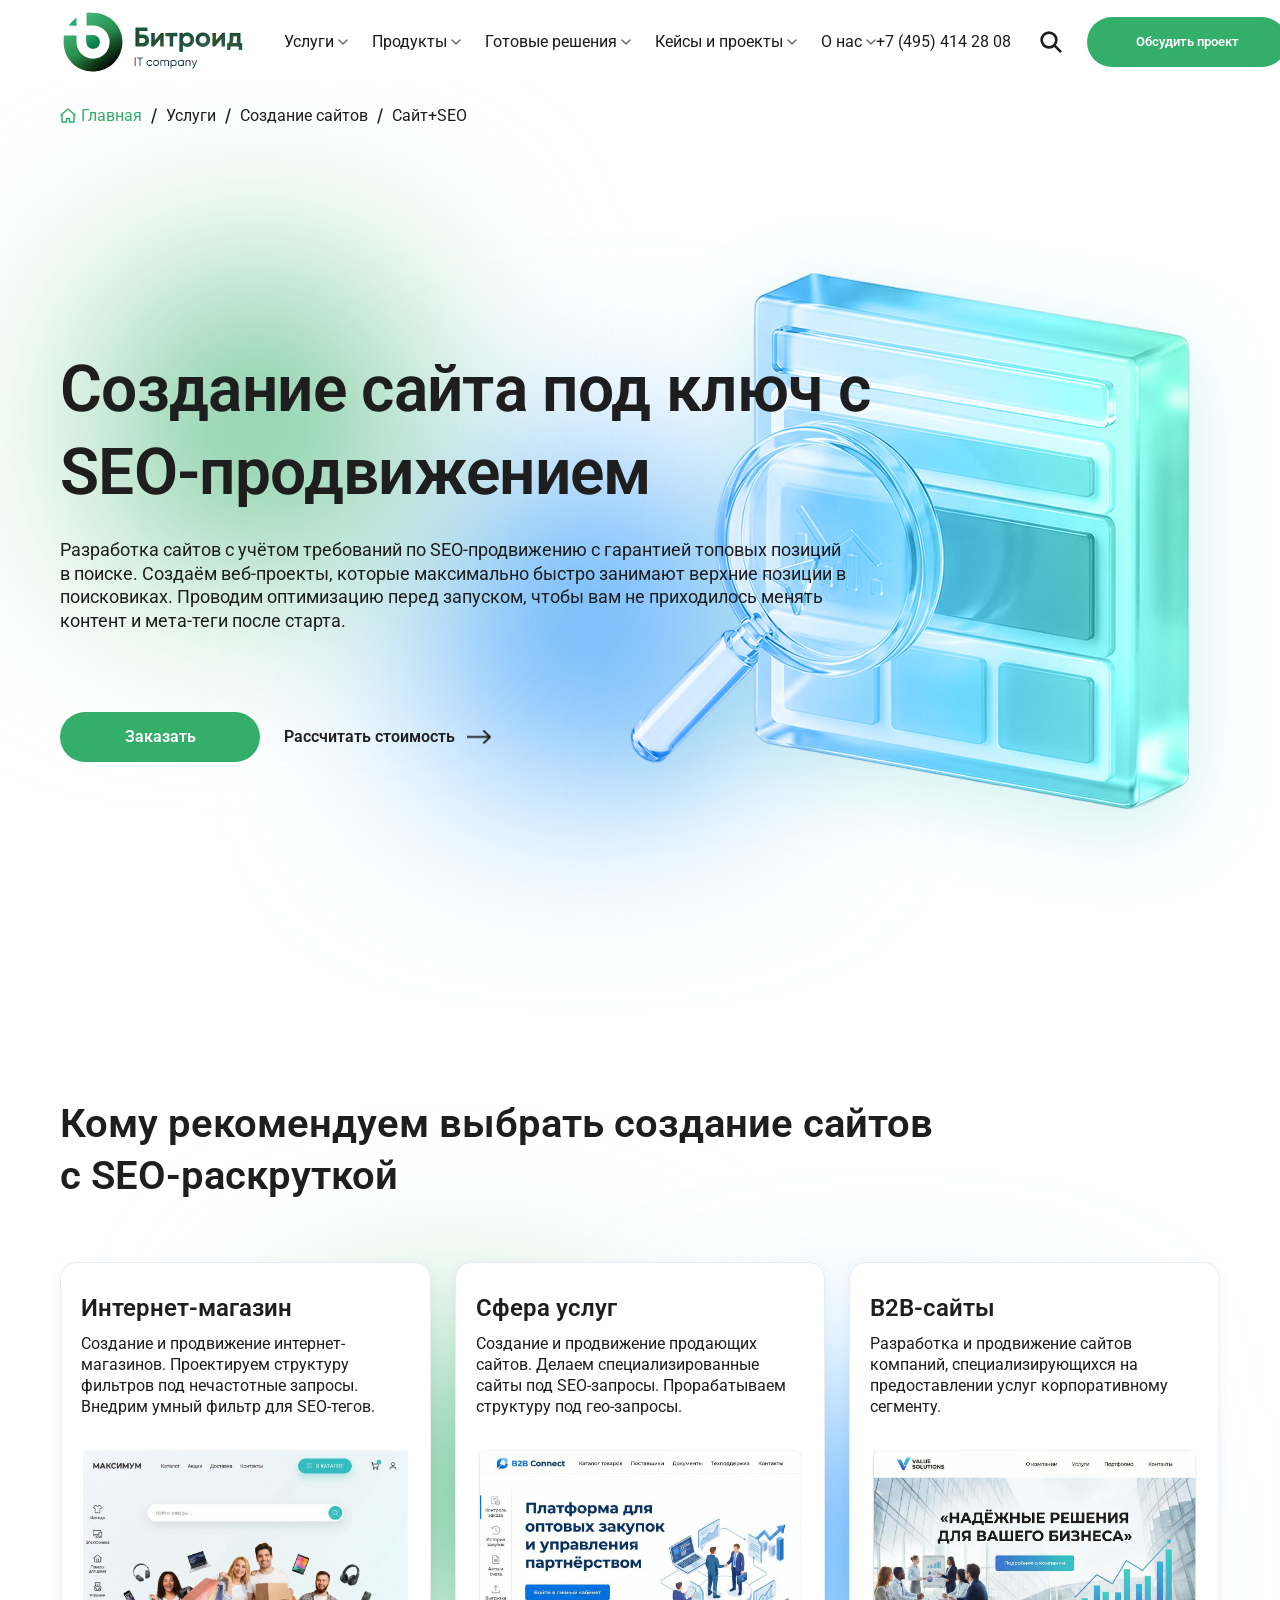
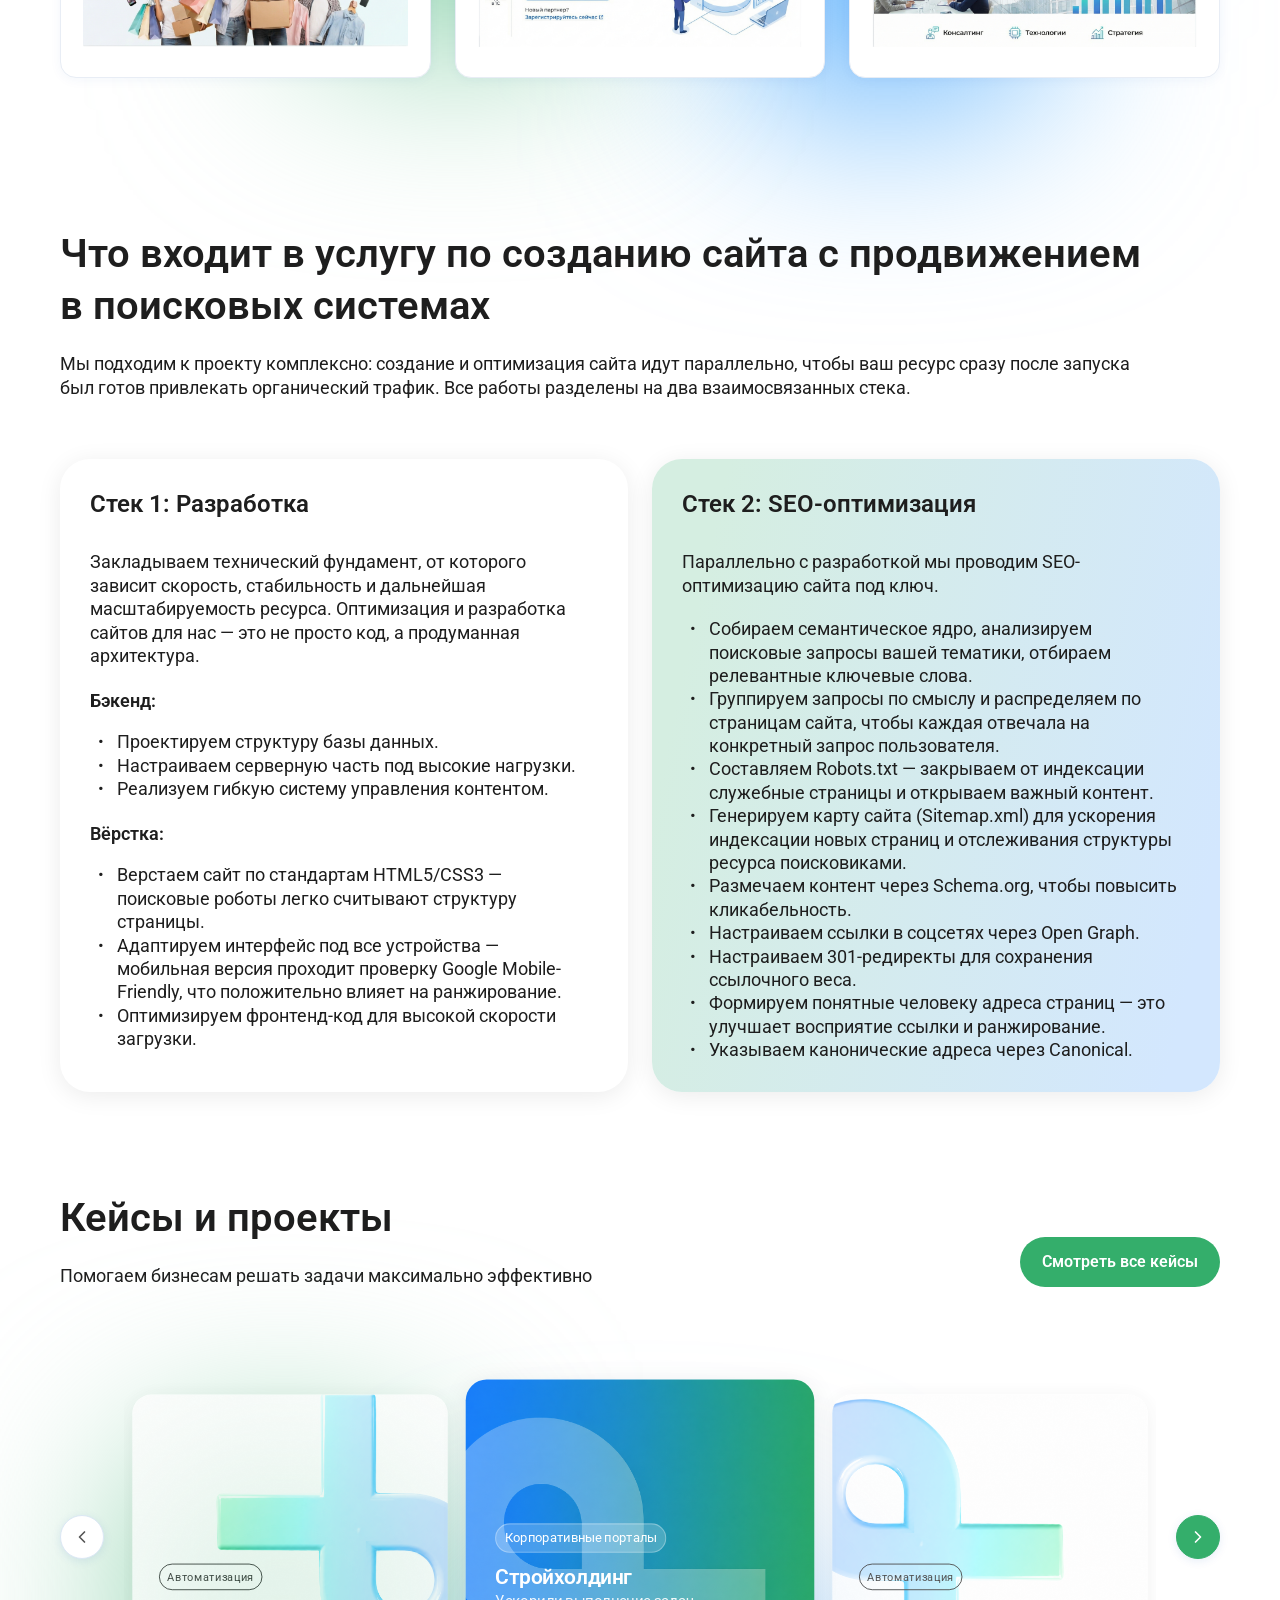
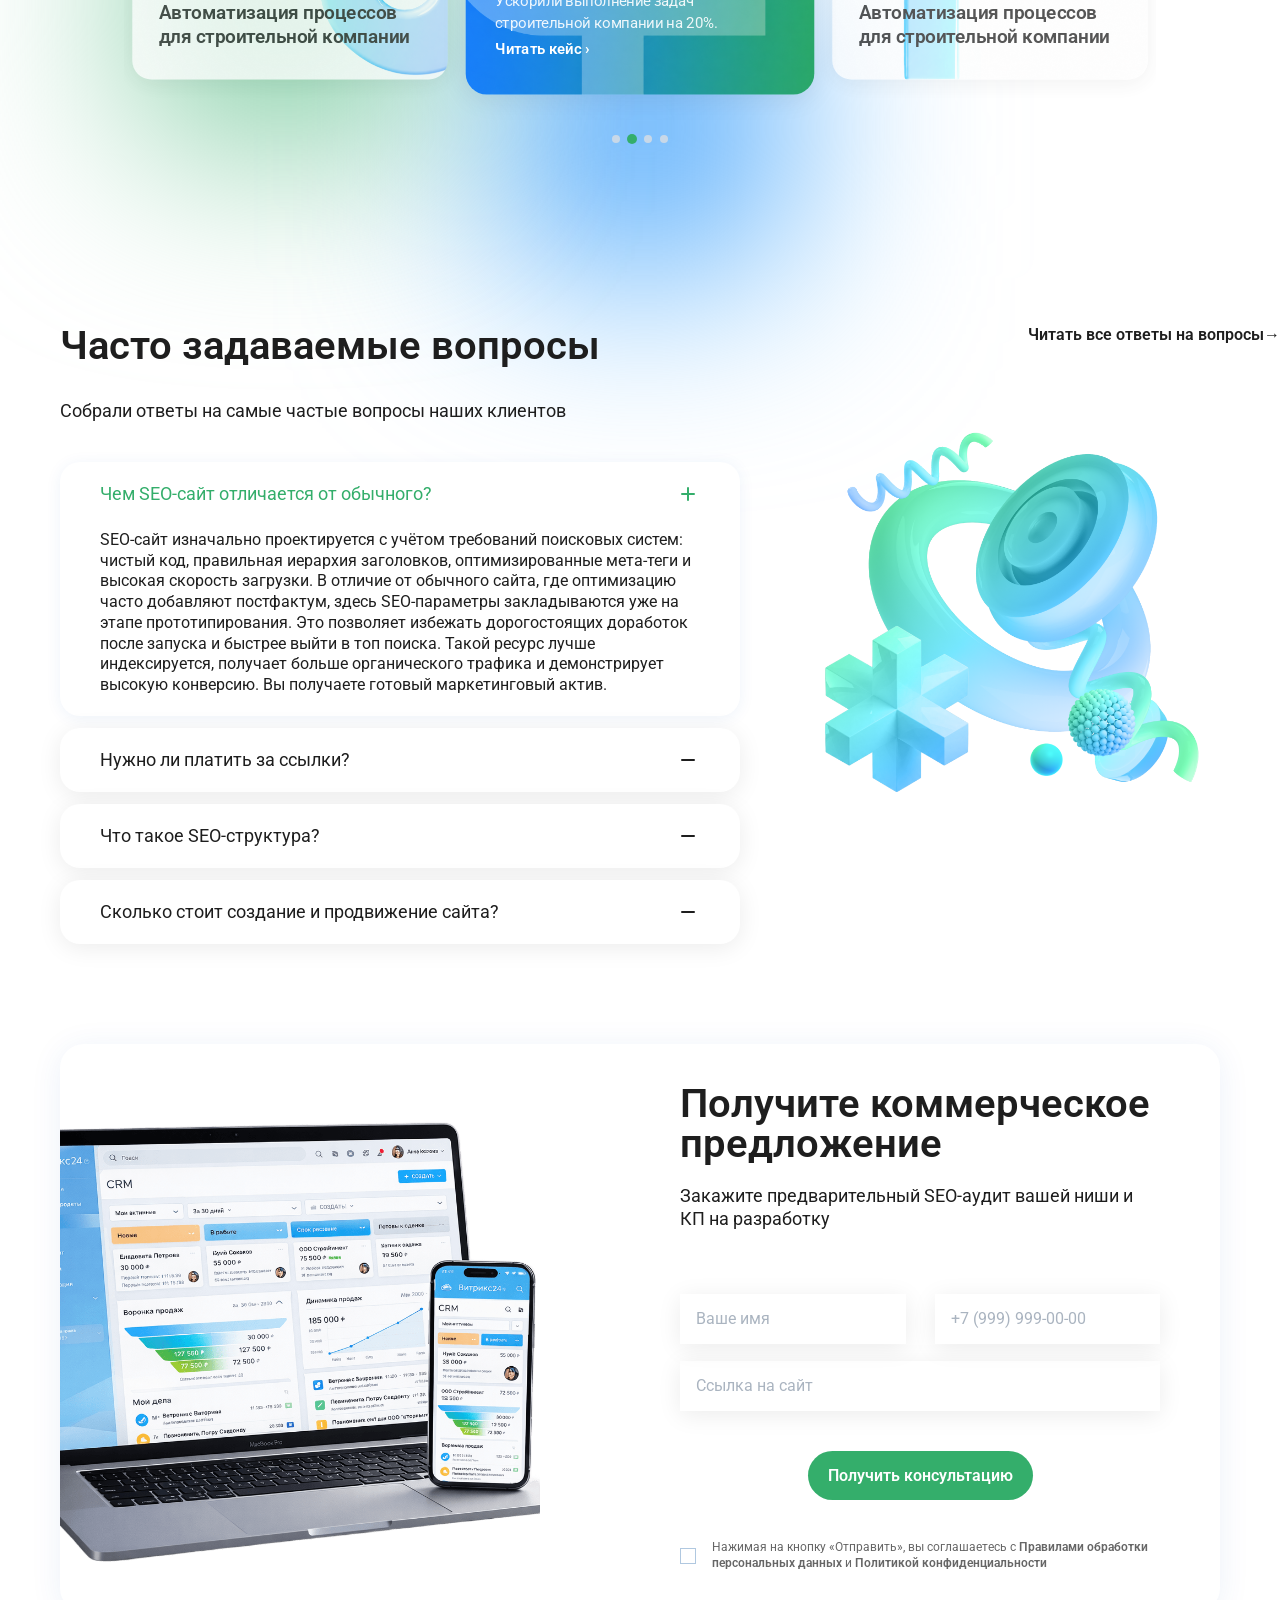
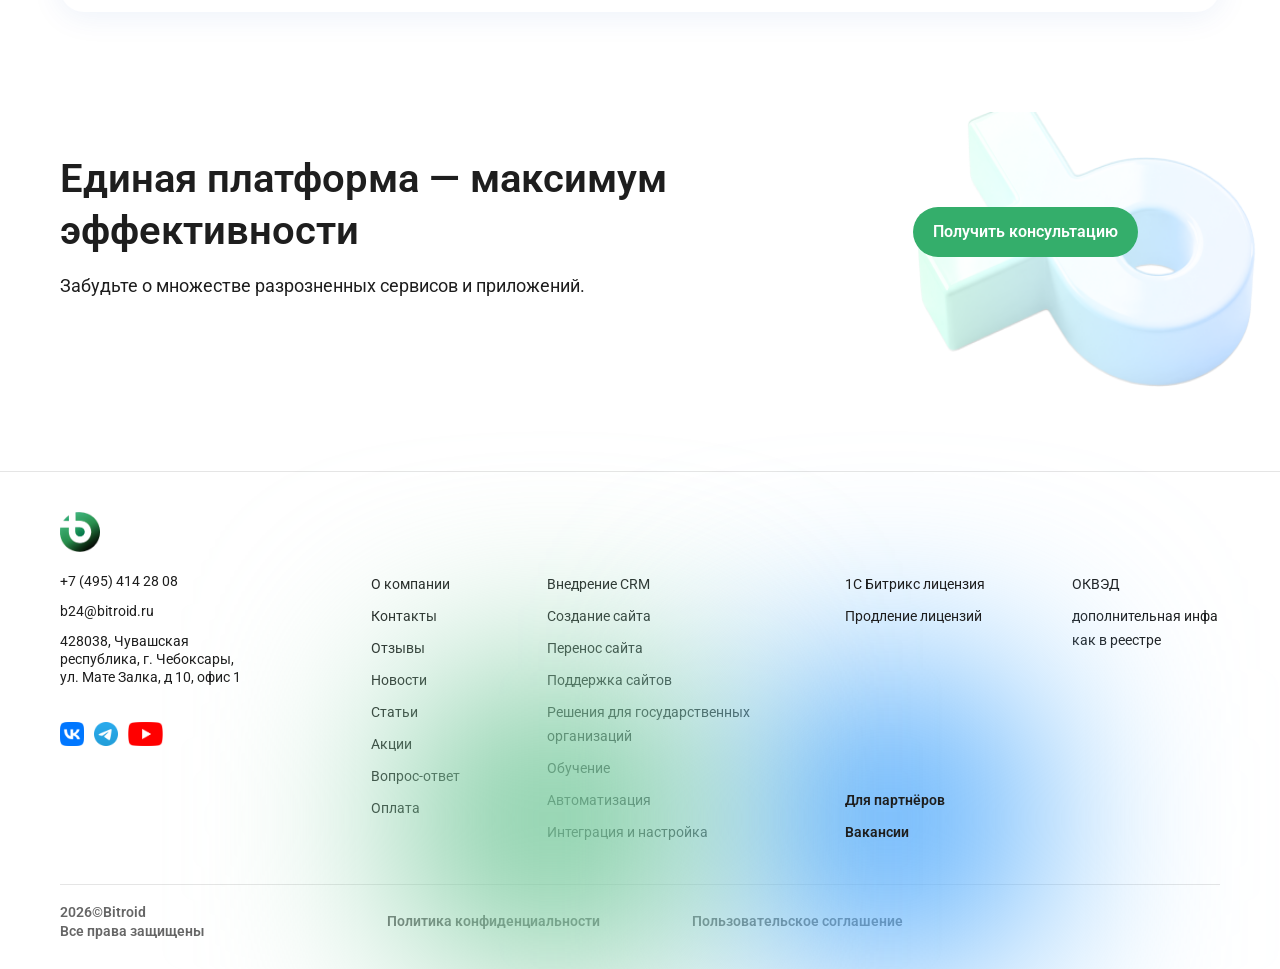
==== commit e1807d4e: "responsive style-5" ====
--- a/index.html
+++ b/index.html
@@ -4,6 +4,9 @@
   <meta charset="UTF-8">
   <meta http-equiv="X-UA-Compatible" content="IE=edge">
   <meta name="viewport" content="width=device-width, initial-scale=1.0">
+  <meta name="description" content="Создание сайтов под ключ с SEO-продвижением. Разработка веб-проектов с гарантией топовых позиций в поиске.">
+  <meta name="keywords" content="создание сайтов, SEO-продвижение, разработка сайтов, веб-разработка, интернет-магазин, корпоративный сайт">
+  <meta name="author" content="Битроид">
   <title>Битроид — IT company | Создание сайтов</title>
   <link rel="preconnect" href="https://fonts.googleapis.com">
   <link rel="preconnect" href="https://fonts.gstatic.com" crossorigin>
@@ -23,652 +26,47 @@
   <div class="group group__ellipse9 group52__ellipse9"></div>
 
   <!-- ========== HEADER ========== -->
-  <header class="header" role="banner">
-    <div class="header__inner">
-
-      <a href="/" class="header__logo" aria-label="Bitroid — на главную">
-        <img class="header__logo-img" src="img/mark.png" alt="Bitroid logo mark">
-      </a>
-
-      <nav class="nav" aria-label="Основная навигация">
-        <ul class="nav__list" role="list">
-
-          <li class="nav__item" data-dropdown>
-            <button class="nav__link" aria-haspopup="true" aria-expanded="false">
-              Услуги <span class="nav__arrow" aria-hidden="true"></span>
-            </button>
-            <div class="dropdown">
-              <ul class="dropdown__list" role="list">
-                <li class="dropdown__item"><a href="#" class="dropdown__link">Создание сайтов</a></li>
-                <li class="dropdown__item"><a href="#" class="dropdown__link">SEO-продвижение</a></li>
-                <li class="dropdown__item"><a href="#" class="dropdown__link">Техподдержка</a></li>
-                <li class="dropdown__item"><a href="#" class="dropdown__link">Интеграции</a></li>
-              </ul>
-            </div>
-          </li>
-
-          <li class="nav__item" data-dropdown>
-            <button class="nav__link" aria-haspopup="true" aria-expanded="false">
-              Продукты <span class="nav__arrow" aria-hidden="true"></span>
-            </button>
-            <div class="dropdown">
-              <ul class="dropdown__list" role="list">
-                <li class="dropdown__item"><a href="#" class="dropdown__link">CRM-системы</a></li>
-                <li class="dropdown__item"><a href="#" class="dropdown__link">Корпоративные порталы</a></li>
-                <li class="dropdown__item"><a href="#" class="dropdown__link">Интернет-магазины</a></li>
-              </ul>
-            </div>
-          </li>
-
-          <li class="nav__item" data-dropdown>
-            <button class="nav__link" aria-haspopup="true" aria-expanded="false">
-              Готовые решения <span class="nav__arrow" aria-hidden="true"></span>
-            </button>
-            <div class="dropdown">
-              <ul class="dropdown__list" role="list">
-                <li class="dropdown__item"><a href="#" class="dropdown__link">Лендинги</a></li>
-                <li class="dropdown__item"><a href="#" class="dropdown__link">Корпоративные сайты</a></li>
-                <li class="dropdown__item"><a href="#" class="dropdown__link">Порталы</a></li>
-              </ul>
-            </div>
-          </li>
-
-          <li class="nav__item" data-dropdown>
-            <button class="nav__link" aria-haspopup="true" aria-expanded="false">
-              Кейсы и проекты <span class="nav__arrow" aria-hidden="true"></span>
-            </button>
-            <div class="dropdown">
-              <ul class="dropdown__list" role="list">
-                <li class="dropdown__item"><a href="#" class="dropdown__link">Все проекты</a></li>
-                <li class="dropdown__item"><a href="#" class="dropdown__link">Веб-разработка</a></li>
-                <li class="dropdown__item"><a href="#" class="dropdown__link">Мобильные приложения</a></li>
-              </ul>
-            </div>
-          </li>
-
-          <li class="nav__item" data-dropdown>
-            <button class="nav__link" aria-haspopup="true" aria-expanded="false">
-              О нас <span class="nav__arrow" aria-hidden="true"></span>
-            </button>
-            <div class="dropdown">
-              <ul class="dropdown__list" role="list">
-                <li class="dropdown__item"><a href="#" class="dropdown__link">Компания</a></li>
-                <li class="dropdown__item"><a href="#" class="dropdown__link">Команда</a></li>
-                <li class="dropdown__item"><a href="#" class="dropdown__link">Вакансии</a></li>
-              </ul>
-            </div>
-          </li>
-
-        </ul>
-      </nav>
-
-      <div class="header__actions">
-        <a href="tel:+74954142808" class="header__phone">+7 (495) 414 28 08</a>
-
-        <button class="header__search-btn" aria-label="Поиск по сайту" type="button">
-          <svg viewBox="0 0 18 18" aria-hidden="true">
-            <circle cx="7.5" cy="7.5" r="5.5"/>
-            <line x1="11.5" y1="11.5" x2="16" y2="16"/>
-          </svg>
-        </button>
-
-        <a href="#contact" class="btn-cta">Обсудить проект</a>
-
-        <button class="burger" id="burgerBtn" aria-label="Открыть меню" aria-expanded="false" aria-controls="mobileNav" type="button">
-          <span class="burger__line"></span>
-          <span class="burger__line"></span>
-          <span class="burger__line"></span>
-        </button>
-      </div>
-
-    </div>
-  </header>
-
-  <!-- Mobile Navigation Overlay -->
-  <nav class="mobile-nav" id="mobileNav" aria-label="Мобильная навигация" aria-hidden="true">
-    <ul class="mobile-nav__list" role="list">
-
-      <li class="mobile-nav__item" data-mobile-dropdown>
-        <button class="mobile-nav__link" aria-haspopup="true" aria-expanded="false">
-          Услуги <span class="mobile-nav__arrow" aria-hidden="true"></span>
-        </button>
-        <div class="mobile-dropdown">
-          <a href="#" class="mobile-dropdown__link">Создание сайтов</a>
-          <a href="#" class="mobile-dropdown__link">SEO-продвижение</a>
-          <a href="#" class="mobile-dropdown__link">Техподдержка</a>
-          <a href="#" class="mobile-dropdown__link">Интеграции</a>
-        </div>
-      </li>
-
-      <li class="mobile-nav__item" data-mobile-dropdown>
-        <button class="mobile-nav__link" aria-haspopup="true" aria-expanded="false">
-          Продукты <span class="mobile-nav__arrow" aria-hidden="true"></span>
-        </button>
-        <div class="mobile-dropdown">
-          <a href="#" class="mobile-dropdown__link">CRM-системы</a>
-          <a href="#" class="mobile-dropdown__link">Корпоративные порталы</a>
-          <a href="#" class="mobile-dropdown__link">Интернет-магазины</a>
-        </div>
-      </li>
-
-      <li class="mobile-nav__item" data-mobile-dropdown>
-        <button class="mobile-nav__link" aria-haspopup="true" aria-expanded="false">
-          Готовые решения <span class="mobile-nav__arrow" aria-hidden="true"></span>
-        </button>
-        <div class="mobile-dropdown">
-          <a href="#" class="mobile-dropdown__link">Лендинги</a>
-          <a href="#" class="mobile-dropdown__link">Корпоративные сайты</a>
-          <a href="#" class="mobile-dropdown__link">Порталы</a>
-        </div>
-      </li>
-
-      <li class="mobile-nav__item" data-mobile-dropdown>
-        <button class="mobile-nav__link" aria-haspopup="true" aria-expanded="false">
-          Кейсы и проекты <span class="mobile-nav__arrow" aria-hidden="true"></span>
-        </button>
-        <div class="mobile-dropdown">
-          <a href="#" class="mobile-dropdown__link">Все проекты</a>
-          <a href="#" class="mobile-dropdown__link">Веб-разработка</a>
-          <a href="#" class="mobile-dropdown__link">Мобильные приложения</a>
-        </div>
-      </li>
-
-      <li class="mobile-nav__item" data-mobile-dropdown>
-        <button class="mobile-nav__link" aria-haspopup="true" aria-expanded="false">
-          О нас <span class="mobile-nav__arrow" aria-hidden="true"></span>
-        </button>
-        <div class="mobile-dropdown">
-          <a href="#" class="mobile-dropdown__link">Компания</a>
-          <a href="#" class="mobile-dropdown__link">Команда</a>
-          <a href="#" class="mobile-dropdown__link">Вакансии</a>
-        </div>
-      </li>
-
-    </ul>
-    <div class="mobile-nav__footer">
-      <a href="tel:+74954142808" class="mobile-nav__phone">+7 (495) 414 28 08</a>
-      <a href="#contact" class="btn-cta">Обсудить проект</a>
-    </div>
-  </nav>
+  <div id="header-placeholder"></div>
   <!-- ========== /HEADER ========== -->
 
-  <main id="main-content">
+  <!-- ========== CONTENT ========== -->
+  <div id="content-placeholder"></div>
+  <!-- ========== /CONTENT ========== -->
 
-    <!-- ========== BREADCRUMB ========== -->
-    <section class="breadcrumb" aria-label="Хлебные крошки">
-      <div class="container">
-        <ol class="breadcrumb__list" itemscope itemtype="https://schema.org/BreadcrumbList">
-
-          <li class="breadcrumb__item" itemprop="itemListElement" itemscope itemtype="https://schema.org/ListItem">
-            <a href="/" class="breadcrumb__link" itemprop="item">
-              <!-- Home icon -->
-              <svg class="breadcrumb__icon" viewBox="0 0 16 16" xmlns="http://www.w3.org/2000/svg" aria-hidden="true" fill="none" stroke="currentColor" stroke-width="1.5" stroke-linecap="round" stroke-linejoin="round">
-                <path d="M1 7L8 1l7 6"/>
-                <path d="M2 6.5V14h4.5v-3.5h3V14H14V6.5"/>
-              </svg>
-              <span itemprop="name">Главная</span>
-            </a>
-            <meta itemprop="position" content="1">
-          </li>
-
-          <li class="breadcrumb__item" itemprop="itemListElement" itemscope itemtype="https://schema.org/ListItem">
-            <a href="/services/" class="breadcrumb__link breadcrumb__link--plain" itemprop="item">
-              <span itemprop="name">Услуги</span>
-            </a>
-            <meta itemprop="position" content="2">
-          </li>
-
-          <li class="breadcrumb__item" itemprop="itemListElement" itemscope itemtype="https://schema.org/ListItem">
-            <a href="/services/websites/" class="breadcrumb__link breadcrumb__link--plain" itemprop="item">
-              <span itemprop="name">Создание сайтов</span>
-            </a>
-            <meta itemprop="position" content="3">
-          </li>
-
-          <li class="breadcrumb__item breadcrumb__item--current" itemprop="itemListElement" itemscope itemtype="https://schema.org/ListItem">
-            <span itemprop="name">Сайт+SEO</span>
-            <meta itemprop="position" content="4">
-          </li>
-
-        </ol>
-      </div>
-    </section>
-    <!-- ========== /BREADCRUMB ========== -->
-
-    <!-- ========== BANNER ========== -->
-    <section class="banner" aria-label="Создание сайта под ключ с SEO-продвижением">
-      <div class="container">
-        <!-- Text content -->
-        <div class="banner__content">
-          <h1 class="banner__title">
-            Создание сайта под ключ
-            с SEO-продвижением
-          </h1>
-          <p class="banner__desc">
-            Разработка сайтов с учётом требований по SEO-продвижению с гарантией топовых позиций
-            в поиске. Создаём веб-проекты, которые максимально быстро занимают верхние позиции
-            в поисковиках. Проводим оптимизацию перед запуском, чтобы вам не приходилось менять
-            контент и мета-теги после старта.
-          </p>
-          <div class="banner__actions">
-            <a href="#contact" class="btn-pill">Заказать</a>
-            <div class="banner__actions-arrow">
-               <a href="#calculator" class="btn-text-arrow">Рассчитать стоимость</a>
-              <image src="img/arrow.png" class="banner__actions-arrow--image" alt="arrow_icon" />
-            </div>
-          </div>
-        </div>
-      </div>
-
-      <!-- Illustration — absolutely positioned relative to .banner -->
-      <div class="banner__image" aria-hidden="true">
-        <img
-          src="img/banner-illustration.png"
-          alt="3D иллюстрация — создание сайта с SEO"
-          width="560"
-          height="560"
-          loading="eager"
-        >
-      </div>
-
-    </section>
-    <!-- ========== /BANNER ========== -->
-
-    <!-- ========== WHO SECTION ========== -->
-    <section class="who" aria-label="Кому рекомендуем">
-      <div class="container">
-        <h2 class="who__title">Кому рекомендуем выбрать создание сайтов<br class="who__title-br"> с SEO-раскруткой</h2>
-
-        <!-- Desktop/Tablet grid; Mobile slider -->
-        <div class="who__cards" id="whoCards">
-
-          <article class="who__card">
-            <div class="who__card-body">
-              <h3 class="who__card-title">Интернет-магазин</h3>
-              <p class="who__card-desc">Создание и продвижение интернет-магазинов. Проектируем структуру фильтров под нечастотные запросы. Внедрим умный фильтр для SEO-тегов.</p>
-            </div>
-            <div class="who__card-img" aria-hidden="true">
-              <img src="img/card-shop.png" alt="Интернет-магазин — пример сайта" loading="lazy">
-            </div>
-          </article>
-
-          <article class="who__card">
-            <div class="who__card-body2">
-              <h3 class="who__card-title">Сфера услуг</h3>
-              <p class="who__card-desc">Создание и продвижение продающих сайтов. Делаем специализированные сайты под SEO-запросы. Прорабатываем структуру под гео-запросы.</p>
-            </div>
-            <div class="who__card-img" aria-hidden="true">
-              <img src="img/card-services.png" alt="Сфера услуг — пример сайта" loading="lazy">
-            </div>
-          </article>
-
-          <article class="who__card">
-            <div class="who__card-body3">
-              <h3 class="who__card-title">B2B-сайты</h3>
-              <p class="who__card-desc">Разработка и продвижение сайтов компаний, специализирующихся на предоставлении услуг корпоративному сегменту.</p>
-            </div>
-            <div class="who__card-img" aria-hidden="true">
-              <img src="img/card-b2b.png" alt="B2B-сайты — пример сайта" loading="lazy">
-            </div>
-          </article>
-
-        </div>
-
-        <!-- Dots (mobile only) -->
-        <div class="who__dots" aria-label="Навигация по слайдам" role="tablist">
-          <button class="who__dot who__dot--active" role="tab" aria-selected="true" aria-label="Слайд 1" data-index="0"></button>
-          <button class="who__dot" role="tab" aria-selected="false" aria-label="Слайд 2" data-index="1"></button>
-          <button class="who__dot" role="tab" aria-selected="false" aria-label="Слайд 3" data-index="2"></button>
-        </div>
-
-      </div>
-    </section>
-    <!-- ========== /WHO SECTION ========== -->
-
-    <!-- ========== STACKS SECTION ========== -->
-    <section class="stacks" aria-label="Что входит в услугу">
-      <div class="container">
-
-        <h2 class="stacks__title">Что входит в услугу по созданию сайта с продвижением в поисковых системах</h2>
-        <p class="stacks__lead">Мы подходим к проекту комплексно: создание и оптимизация сайта идут параллельно, чтобы ваш ресурс сразу после запуска был готов привлекать органический трафик. Все работы разделены на два взаимосвязанных стека.</p>
-
-        <div class="stacks__grid">
-
-          <!-- Stack 1 -->
-          <div class="stacks__card stacks__card--light">
-            <h3 class="stacks__card-title">Стек 1: Разработка</h3>
-            <p class="stacks__card-lead">Закладываем технический фундамент, от которого зависит скорость, стабильность и дальнейшая масштабируемость ресурса. Оптимизация и разработка сайтов для нас — это не просто код, а продуманная архитектура.</p>
-
-            <p class="stacks__sub-title">Бэкенд:</p>
-            <ul class="stacks__list stacks__list__margin__20">
-              <li>Проектируем структуру базы данных.</li>
-              <li>Настраиваем серверную часть под высокие нагрузки.</li>
-              <li>Реализуем гибкую систему управления контентом.</li>
-            </ul>
-
-            <p class="stacks__sub-title">Вёрстка:</p>
-            <ul class="stacks__list">
-              <li>Верстаем сайт по стандартам HTML5/CSS3 — поисковые роботы легко считывают структуру страницы.</li>
-              <li>Адаптируем интерфейс под все устройства — мобильная версия проходит проверку Google Mobile-Friendly, что положительно влияет на ранжирование.</li>
-              <li>Оптимизируем фронтенд-код для высокой скорости загрузки.</li>
-            </ul>
-          </div>
-
-          <!-- Stack 2 -->
-          <div class="stacks__card stacks__card--blue">
-            <h3 class="stacks__card-title">Стек 2: SEO-оптимизация</h3>
-            <p class="stacks__card-lead">Параллельно с разработкой мы проводим SEO-оптимизацию сайта под ключ.</p>
-
-            <ul class="stacks__list">
-              <li>Собираем семантическое ядро, анализируем поисковые запросы вашей тематики, отбираем релевантные ключевые слова.</li>
-              <li>Группируем запросы по смыслу и распределяем по страницам сайта, чтобы каждая отвечала на конкретный запрос пользователя.</li>
-              <li>Составляем Robots.txt — закрываем от индексации служебные страницы и открываем важный контент.</li>
-              <li>Генерируем карту сайта (Sitemap.xml) для ускорения индексации новых страниц и отслеживания структуры ресурса поисковиками.</li>
-              <li>Размечаем контент через Schema.org, чтобы повысить кликабельность.</li>
-              <li>Настраиваем ссылки в соцсетях через Open Graph.</li>
-              <li>Настраиваем 301-редиректы для сохранения ссылочного веса.</li>
-              <li>Формируем понятные человеку адреса страниц — это улучшает восприятие ссылки и ранжирование.</li>
-              <li>Указываем канонические адреса через Canonical.</li>
-            </ul>
-          </div>
-
-        </div>
-      </div>
-    </section>
-    <!-- ========== /STACKS SECTION ========== -->
-
-    <!-- ========== CASES SECTION ========== -->
-    <section class="cases" aria-label="Кейсы и проекты">
-        <div class="cases__header">
-          <div>
-            <h2 class="cases__title">Кейсы и проекты</h2>
-            <p class="cases__lead">Помогаем бизнесам решать задачи максимально эффективно</p>
-          </div>
-          <a href="#" class="btn-cases cases__btn-desktop">Смотреть все кейсы</a>
-        </div>
-      <!-- Slider wrapper (full-width for overflow) -->
-      <div class="cases__slider-wrap">
-        <button class="cases__arrow cases__arrow--prev" aria-label="Предыдущий кейс" type="button">
-          <svg viewBox="0 0 24 24" aria-hidden="true"><polyline points="15 18 9 12 15 6"/></svg>
-        </button>
-
-        <div class="cases__track-clip">
-          <div class="cases__track" id="casesTrack">
-
-          <article class="cases__card cases__card-background1" data-color="light">
-            <div>
-              <span class="cases__tag">Автоматизация</span>
-              <h3 class="cases__card-title">Автоматизация процессов для строительной компании</h3>
-            </div>
-          </article>
-
-          <article class="cases__card cases__card-background2 cases__card--active" data-color="green" data-always-expanded="true">
-            <div>
-              <span class="cases__tag">Корпоративные порталы</span>
-              <h3 class="cases__card-title">Стройхолдинг</h3>
-              <p class="cases__card-desc">Ускорили выполнение задач строительной компании на 20%.</p>
-              <a href="#" class="cases__card-link">Читать кейс <span aria-hidden="true">›</span></a>
-            </div>
-          </article>
-
-          <article class="cases__card cases__card-background3" data-color="blue">
-            <div>
-              <span class="cases__tag">Автоматизация</span>
-              <h3 class="cases__card-title">Автоматизация процессов для строительной компании</h3>
-            </div>
-          </article>
-
-          <article class="cases__card cases__card-background4" data-color="green" data-always-expanded="true">
-            <div>
-              <span class="cases__tag">Корпоративные порталы</span>
-              <h3 class="cases__card-title">Стройхолдинг</h3>
-            </div>
-           
-          </article>
-
-        </div>
-        </div>
-
-        <button class="cases__arrow cases__arrow--next" aria-label="Следующий кейс" type="button">
-          <svg viewBox="0 0 24 24" aria-hidden="true"><polyline points="9 18 15 12 9 6"/></svg>
-        </button>
-      </div>
-
-      <div class="container">
-        <div class="cases__footer">
-          <div class="cases__dots" id="casesDots" role="tablist" aria-label="Навигация по кейсам"></div>
-          <a href="#" class="btn-pill cases__btn-mobile">Смотреть все кейсы</a>
-        </div>
-      </div>
-    </section>
-    <!-- ========== /CASES SECTION ========== -->
-
-    <!-- ========== FAQ SECTION ========== -->
-    <section class="faq" aria-label="Часто задаваемые вопросы">
-      <div class="container">
-
-        <div class="faq__header">
-            <h2 class="faq__title">Часто задаваемые вопросы</h2>
-        </div>
-
-        <div class="faq__body">
-          <div>
-             <p class="faq__lead">Собрали ответы на самые частые вопросы наших клиентов</p>
-            <!-- Accordion -->
-            <div class="faq__accordion" id="faqAccordion">
-
-              <div class="faq__item faq__item--open">
-                <button class="faq__question" aria-expanded="true" type="button">
-                  <span class="faq_question_text">Чем SEO-сайт отличается от обычного?</span>
-                  <span class="faq__icon" aria-hidden="true"></span>
-                </button>
-                <div class="faq__answer">
-                  <p>SEO-сайт изначально проектируется с учётом требований поисковых систем: чистый код, правильная иерархия заголовков, оптимизированные мета-теги и высокая скорость загрузки. В отличие от обычного сайта, где оптимизацию часто добавляют постфактум, здесь SEO-параметры закладываются уже на этапе прототипирования. Это позволяет избежать дорогостоящих доработок после запуска и быстрее выйти в топ поиска. Такой ресурс лучше индексируется, получает больше органического трафика и демонстрирует высокую конверсию. Вы получаете готовый маркетинговый актив.</p>
-                </div>
-              </div>
-
-              <div class="faq__item">
-                <button class="faq__question" aria-expanded="false" type="button">
-                  <span class="faq_question_text">Нужно ли платить за ссылки?</span>
-                  <span class="faq__icon" aria-hidden="true"></span>
-                </button>
-                <div class="faq__answer">
-                  <p>Ссылочное продвижение — один из факторов ранжирования. Мы анализируем ссылочный профиль конкурентов и при необходимости рекомендуем стратегию наращивания ссылочной массы. Стоимость обсуждается индивидуально.</p>
-                </div>
-              </div>
-
-              <div class="faq__item">
-                <button class="faq__question" aria-expanded="false" type="button">
-                  <span class="faq_question_text">Что такое SEO-структура?</span>
-                  <span class="faq__icon" aria-hidden="true"></span>
-                </button>
-                <div class="faq__answer">
-                  <p>SEO-структура — это логическая организация страниц сайта, основанная на семантическом ядре. Правильная структура помогает поисковикам понять тематику ресурса и распределить ссылочный вес между страницами.</p>
-                </div>
-              </div>
-
-              <div class="faq__item">
-                <button class="faq__question" aria-expanded="false" type="button">
-                  <span class="faq_question_text">Сколько стоит создание и продвижение сайта?</span>
-                  <span class="faq__icon" aria-hidden="true"></span>
-                </button>
-                <div class="faq__answer">
-                  <p>Стоимость зависит от объёма работ, тематики и конкурентности ниши. Оставьте заявку — мы подготовим индивидуальное коммерческое предложение после анализа вашего проекта.</p>
-                </div>
-              </div>
-
-            </div>
-
-          </div>
-          <!-- Illustration (desktop only) -->
-          <div class="faq__illustration" aria-hidden="true">
-            <img src="img/FAQ.png" alt="" loading="lazy">
-          </div>
-
-        </div>
-
-        <a href="#" class="faq__all-link faq__all-link--desktop">Читать все ответы на вопросы <span aria-hidden="true">→</span></a>
-        <a href="#" class="faq__all-link faq__all-link--mobile">Читать все ответы на вопросы <span aria-hidden="true">→</span></a>
-
-      </div>
-    </section>
-    <!-- ========== /FAQ SECTION ========== -->
-
-    <!-- ========== CONTACT SECTION ========== -->
-    <section class="contact" id="contact" aria-label="Получите коммерческое предложение">
-      <div class="container">
-        <div class="contact__card">
-
-          <!-- Left: mockup image (desktop only) -->
-          <div class="contact__image" aria-hidden="true">
-            <img src="img/contact-mockup.png" alt="" loading="lazy">
-          </div>
-
-          <!-- Right: form -->
-          <div class="contact__form-wrap">
-            <h2 class="contact__title">Получите коммерческое предложение</h2>
-            <p class="contact__lead">Закажите предварительный SEO-аудит вашей ниши и КП на разработку</p>
-
-            <form class="contact__form" action="#" method="post" novalidate>
-              <div class="contact__fields">
-                <input class="contact__input" type="text" name="name" placeholder="Ваше имя" autocomplete="name" required>
-                <input class="contact__input" type="tel" name="phone" placeholder="+7 (999) 999-00-00" autocomplete="tel">
-              </div>
-              <input class="contact__input contact__input--full" type="url" name="site" placeholder="Ссылка на сайт">
-
-              <div class="contact__from__btn__div">
-                <a href="#contact" class="btn-pill">Получить консультацию</a>
-              </div>
-
-              <label class="contact__consent">
-                <span class="contact__checkbox" role="checkbox" aria-checked="false" tabindex="0"></span>
-                <span class="contact__consent-text">Нажимая на кнопку «Отправить», вы соглашаетесь с <a href="#" class="contact__consent-link">Правилами обработки персональных данных</a> и <a href="#" class="contact__consent-link">Политикой конфиденциальности</a></span>
-              </label>
-            </form>
-          </div>
-
-        </div>
-      </div>
-    </section>
-    <!-- ========== /CONTACT SECTION ========== -->
-
-  </main>
-
-  <div>
-     <!-- ========== PRE-FOOTER CTA ========== -->
-    <section class="prefooter" aria-label="Единая платформа">
-      <div>
-        <div class="prefooter__inner">
-          <div class="prefooter__text">
-            <h2 class="prefooter__title">Единая платформа — максимум эффективности</h2>
-            <p class="prefooter__lead">Забудьте о множестве разрозненных сервисов и приложений.</p>
-          </div>
-          <div class="prefooter__image" aria-hidden="true">
-            <img src="img/pre-footer-image.png" alt="">
-          </div>
-          <a href="#contact" class="btn-pill prefooter__btn">Получить консультацию</a>
-        </div>
-      </div>
-    </section>
-    <!-- ========== /PRE-FOOTER CTA ========== -->
-
-    <!-- ========== FOOTER ========== -->
-    <footer class="footer whole__footer" role="contentinfo">
-      <div >
-        <a href="/" class="footer__logo" aria-label="Bitroid — на главную">
-          <img src="img/logo.png" alt="Bitroid" class="footer__logo-img">
-        </a>
-        <!-- Top: logo + contacts + nav columns -->
-        <div class="footer__top">
-          
-          <!-- Col 1: logo, contacts, socials -->
-          <div class="footer__col footer__col--info footer__col__1">
-            
-            <div class="footer__contacts">
-              <a href="tel:+74954142808" class="footer__contact-link">+7 (495) 414 28 08</a>
-              <a href="mailto:b24@bitroid.ru" class="footer__contact-link">b24@bitroid.ru</a>
-              <p class="footer__address">428038, Чувашская республика, г. Чебоксары,<br>ул. Мате Залка, д 10, офис 1</p>
-            </div>
-            <div class="footer__socials">
-              <a href="#" aria-label="ВКонтакте">
-                <img src="img/icon1.png" alt="Bitroid" class="footer__col__img">
-              </a>
-              <a href="#" aria-label="Telegram">
-                <img src="img/icon2.png" alt="Bitroid" class="footer__col__img">
-              </a>
-              <a href="#" aria-label="YouTube">
-                <img src="img/icon3.png" alt="Bitroid" class="footer__col__img">
-              </a>
-            </div>
-          </div>
-
-          <!-- Col 2: О компании -->
-          <div class="footer__col footer__col__2">
-            <ul class="footer__nav-list">
-              <li><a href="#" class="footer__nav-link">О компании</a></li>
-              <li><a href="#" class="footer__nav-link">Контакты</a></li>
-              <li><a href="#" class="footer__nav-link">Отзывы</a></li>
-              <li><a href="#" class="footer__nav-link">Новости</a></li>
-              <li><a href="#" class="footer__nav-link">Статьи</a></li>
-              <li><a href="#" class="footer__nav-link">Акции</a></li>
-              <li><a href="#" class="footer__nav-link">Вопрос-ответ</a></li>
-              <li><a href="#" class="footer__nav-link">Оплата</a></li>
-            </ul>
-          </div>
-
-          <!-- Col 3: Услуги -->
-          <div class="footer__col footer__col__3">
-            <ul class="footer__nav-list">
-              <li><a href="#" class="footer__nav-link">Внедрение CRM</a></li>
-              <li><a href="#" class="footer__nav-link">Создание сайта</a></li>
-              <li><a href="#" class="footer__nav-link">Перенос сайта</a></li>
-              <li><a href="#" class="footer__nav-link">Поддержка сайтов</a></li>
-              <li><a href="#" class="footer__nav-link">Решения для государственных организаций</a></li>
-              <li><a href="#" class="footer__nav-link">Обучение</a></li>
-              <li><a href="#" class="footer__nav-link">Автоматизация</a></li>
-              <li><a href="#" class="footer__nav-link">Интеграция и настройка</a></li>
-            </ul>
-          </div>
-
-          <!-- Col 4: Лицензии + Партнёры -->
-          <div class="footer__col footer__col__4">
-            <ul class="footer__nav-list  footer__col__4__top">
-              <li><a href="#" class="footer__nav-link">1С Битрикс лицензия</a></li>
-              <li><a href="#" class="footer__nav-link">Продление лицензий</a></li>
-            </ul>
-            <ul class="footer__nav-list footer__col__4__bottom">
-              <li><a href="#" class="footer__nav-link footer__nav-link--bold">Для партнёров</a></li>
-              <li><a href="#" class="footer__nav-link footer__nav-link--bold">Вакансии</a></li>
-            </ul>
-          </div>
-
-          <!-- Col 5: ОКВЭД -->
-          <div class="footer__col  footer__col__5">
-           <ul class="footer__nav-list">
-              <li><a href="#" class="footer__nav-link">ОКВЭД</a></li>
-              <li><a href="#" class="footer__nav-link">дополнительная инфа как в реестре</a></li>
-            </ul>
-          </div>
-
-        </div>
-
-        <!-- Bottom bar -->
-        <div class="footer__bottom">
-          <div class="footer__copy">
-            <span>2026©Bitroid</span>
-            <span>Все права защищены</span>
-          </div>
-          <nav class="footer__legal" aria-label="Юридические документы">
-            <a href="#" class="footer__legal-link">Политика конфиденциальности</a>
-            <a href="#" class="footer__legal-link">Пользовательское соглашение</a>
-          </nav>
-        </div>
-
-      </div>
-    </footer>
-  </div>
+  <!-- ========== FOOTER ========== -->
+  <div id="footer-placeholder"></div>
   <!-- ========== /FOOTER ========== -->
 
-  <script src="js/main.js"></script>
+  <!-- Component Loader Script -->
+  <script>
+    // Function to load HTML components
+    async function loadComponent(url, placeholderId) {
+      try {
+        const response = await fetch(url);
+        if (!response.ok) {
+          throw new Error(`Failed to load ${url}: ${response.status}`);
+        }
+        const html = await response.text();
+        document.getElementById(placeholderId).innerHTML = html;
+      } catch (error) {
+        console.error(`Error loading component from ${url}:`, error);
+      }
+    }
+
+    // Load all components when DOM is ready
+    document.addEventListener('DOMContentLoaded', async function() {
+      // Load components in parallel
+      await Promise.all([
+        loadComponent('components/header.html', 'header-placeholder'),
+        loadComponent('content.html', 'content-placeholder'),
+        loadComponent('components/footer.html', 'footer-placeholder')
+      ]);
+
+      // After components are loaded, initialize the main.js functionality
+      const script = document.createElement('script');
+      script.src = 'js/main.js';
+      document.body.appendChild(script);
+    });
+  </script>
 </body>
 </html>
--- a/css/main.css
+++ b/css/main.css
@@ -1350,6 +1350,10 @@
     height: 100%;
     object-fit: contain;
   }
+
+  .faq__item {
+    padding: 16px !important;
+  }
   
 }
 
@@ -2324,12 +2328,12 @@
 
   .faq__question {
     font-size: 15px;
-    padding: 16px 20px;
-  }
-
-  .faq__answer {
+    /* padding: 16px 20px; */
+  }
+
+  /* .faq__answer {
     padding: 0 20px 20px;
-  }
+  } */
 }
 
 /* ==========================================================================
@@ -2658,6 +2662,7 @@
     bottom: -40px;
     right: 0;
     width: 60%;
+    min-width: 300px;
     max-width: 500px;
     height: auto;
     z-index: 0;
